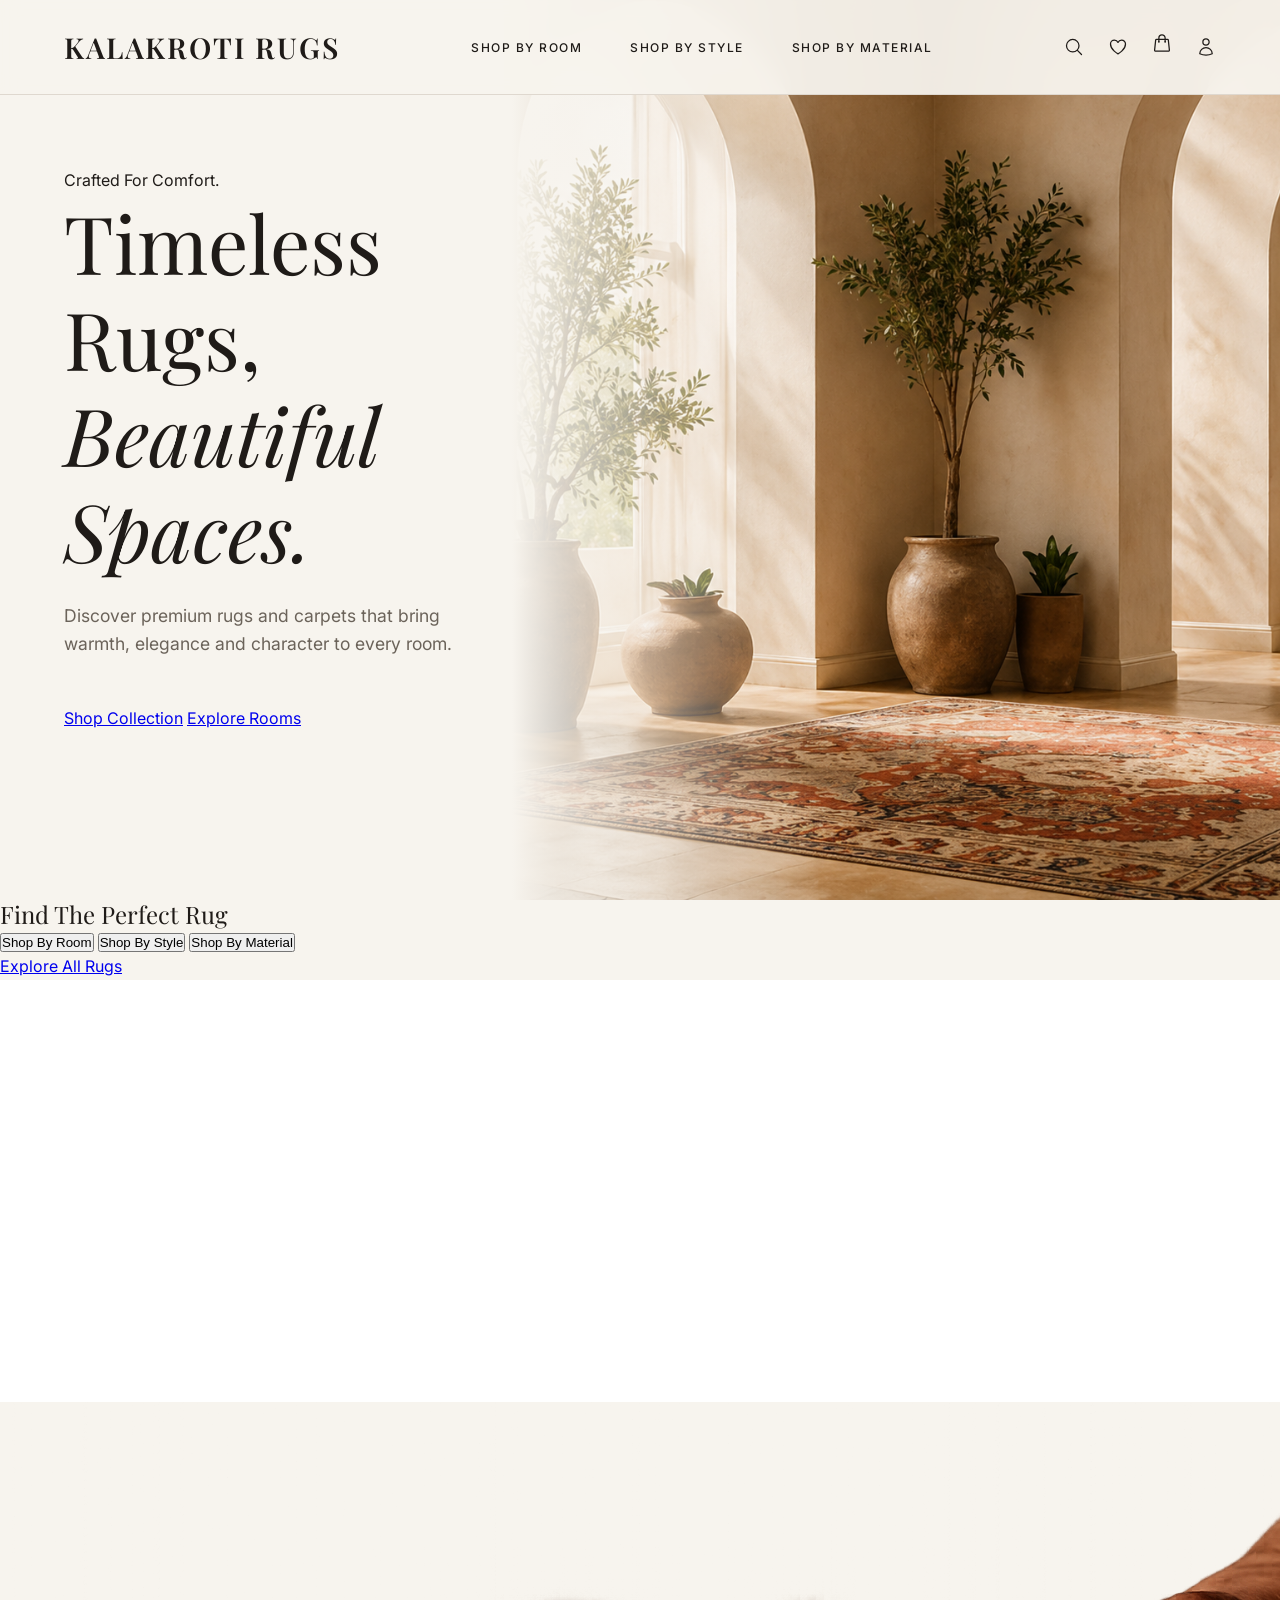
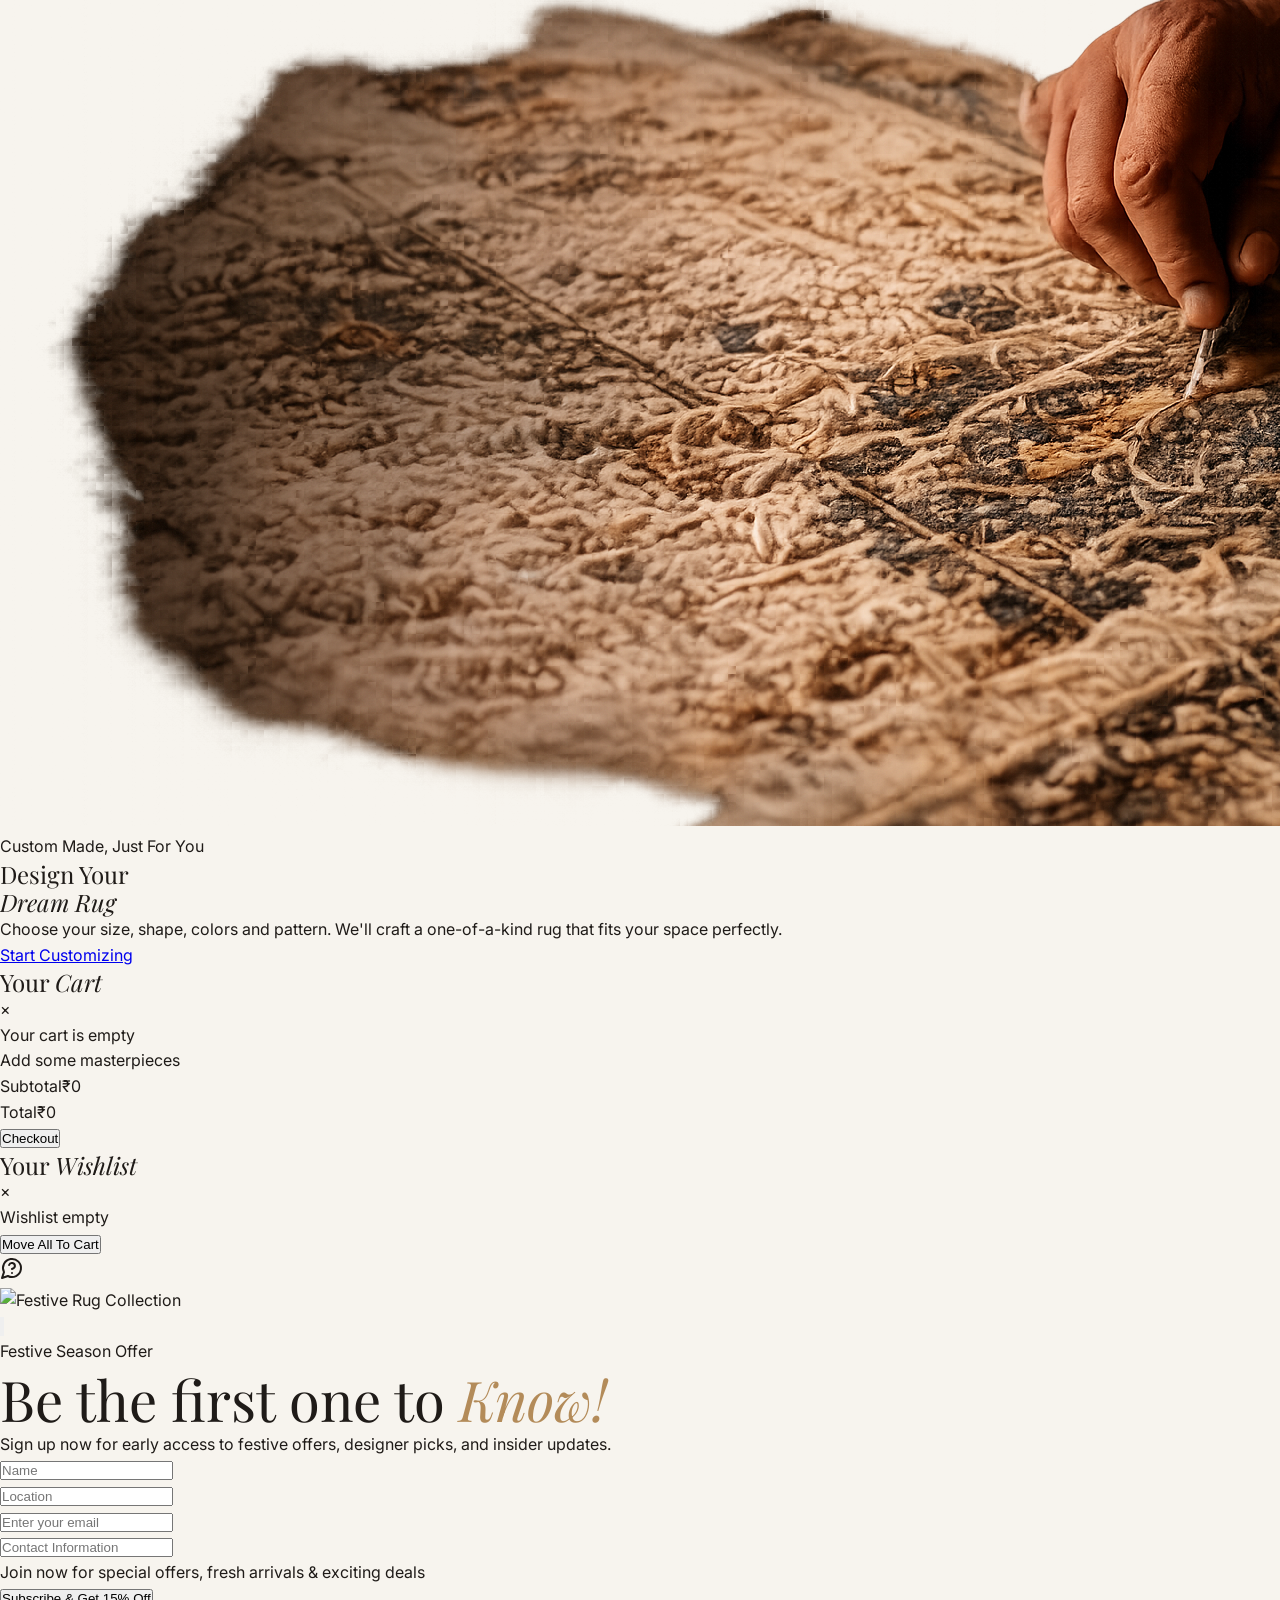
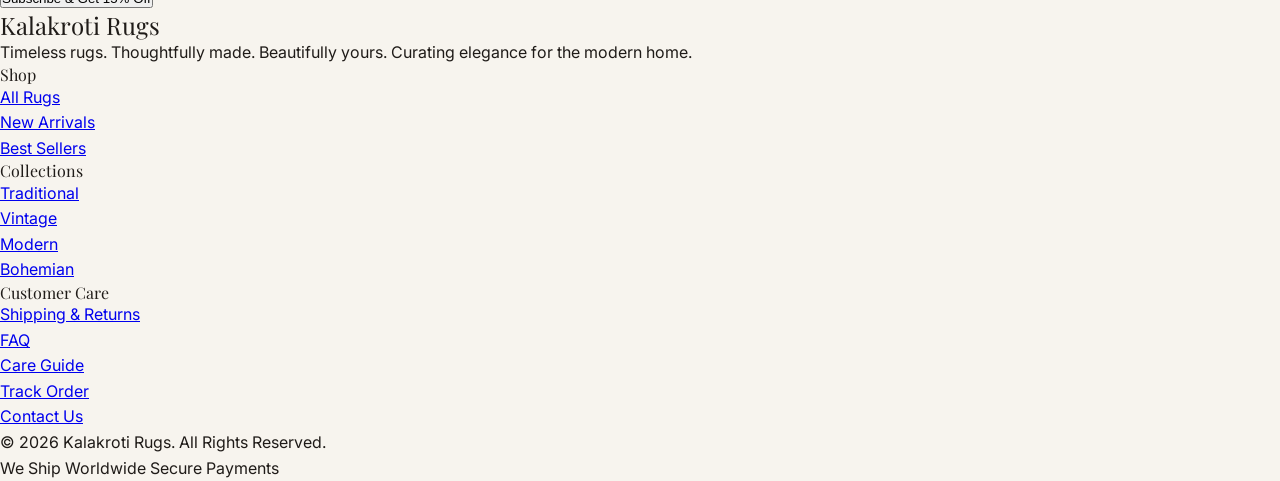
==== templates/index.html @ 0066d9ef "Deployment Final: Professional structure and dynamic API links" ====
<!DOCTYPE html>
<html lang="en">

<head>
    <meta charset="UTF-8">
    <meta name="viewport" content="width=device-width, initial-scale=1.0">
    <title>Kalakroti Rugs | Timeless Rugs, Beautiful Spaces</title>
    <link rel="stylesheet" href="/static/style.css">
    <link rel="stylesheet" href="/static/loader.css">
    <link rel="preconnect" href="https://fonts.googleapis.com">
    <link rel="preconnect" href="https://fonts.gstatic.com" crossorigin>
    <link
        href="https://fonts.googleapis.com/css2?family=Cormorant+Garamond:ital,wght@0,300;0,400;0,600;1,400&family=Inter:wght@300;400;500;600&family=Playfair+Display:ital,wght@0,400;0,600;1,400&display=swap"
        rel="stylesheet">

    <!-- Tailwind CDN -->
    <script src="https://cdn.tailwindcss.com"></script>
    <script src="https://accounts.google.com/gsi/client" async defer></script>
    <script>
        window.KALAKROTI_API_BASE_URL = window.location.origin + '/api';
        tailwind.config = {
            theme: {
                extend: {
                    colors: {
                        heritage: {
                            cream: '#f7f4ee',
                            beige: '#efebe4',
                            dark: '#1f1b18',
                            gold: '#b38b59',
                            rust: '#8c4a32',
                            border: '#dfd8cf',
                        }
                    },
                    fontFamily: {
                        serif: ['"Playfair Display"', '"Cormorant Garamond"', 'serif'],
                        sans: ['Inter', 'sans-serif'],
                    },
                    animation: {
                        'fade-up': 'fadeUp 1s cubic-bezier(0.25, 1, 0.5, 1) forwards',
                        'float': 'float 6s ease-in-out infinite',
                    },
                    keyframes: {
                        fadeUp: {
                            '0%': { opacity: '0', transform: 'translateY(30px)' },
                            '100%': { opacity: '1', transform: 'translateY(0)' },
                        },
                        float: {
                            '0%, 100%': { transform: 'translateY(0)' },
                            '50%': { transform: 'translateY(-10px)' },
                        }
                    }
                }
            }
        }
    </script>
    <style type="text/tailwindcss">
        @layer utilities {
            .glass {
                @apply bg-white/30 backdrop-blur-xl border border-white/20;
            }
            .glass-dark {
                @apply bg-heritage-dark/10 backdrop-blur-md border border-white/10;
            }
            .text-shadow-premium {
                text-shadow: 0 2px 10px rgba(0,0,0,0.1);
            }
            .nav-link-underline {
                @apply relative;
            }
            .nav-link-underline::after {
                content: '';
                @apply absolute -bottom-2 left-1/2 w-0 h-[1px] bg-heritage-gold transition-all duration-500 -translate-x-1/2;
            }
            .nav-link-underline:hover::after, .group:hover .nav-link-underline::after {
                @apply w-full;
            }
            .dropdown-opaque {
                @apply bg-heritage-cream border border-heritage-border/50 shadow-[0_15px_40px_rgba(0,0,0,0.08)];
            }
        }
    </style>
</head>

<body>

    <nav
        class="navbar glass fixed top-0 w-full px-16 py-6 flex justify-between items-center z-[1000] border-b border-white/10">
        <a href="/" onclick="navigateTo(event, '/')"
            class="logo font-serif text-3xl font-semibold tracking-[4px] text-heritage-dark uppercase">Kalakroti
            Rugs</a>
        <ul class="nav-links flex gap-10 list-none h-full items-center">
            <li>
                <a href="#spaces" onclick="handleNavTab(event, 'room')"
                    class="nav-link-underline text-[10px] uppercase tracking-[2.5px] font-semibold text-heritage-dark hover:text-heritage-gold transition-colors">Shop By Room</a>
            </li>
            <li>
                <a href="#spaces" onclick="handleNavTab(event, 'style')"
                    class="nav-link-underline text-[10px] uppercase tracking-[2.5px] font-semibold text-heritage-dark hover:text-heritage-gold transition-colors">Shop By Style</a>
            </li>
            <li>
                <a href="#spaces" onclick="handleNavTab(event, 'material')"
                    class="nav-link-underline text-[10px] uppercase tracking-[2.5px] font-semibold text-heritage-dark hover:text-heritage-gold transition-colors">Shop By Material</a>
            </li>
        </ul>
        <div class="nav-icons flex gap-6 items-center">
            <svg id="search-icon"
                class="w-5 h-5 cursor-pointer stroke-heritage-dark hover:stroke-heritage-gold transition-all"
                xmlns="http://www.w3.org/2000/svg" fill="none" viewBox="0 0 24 24" stroke-width="1.5">
                <path stroke-linecap="round" stroke-linejoin="round"
                    d="m21 21-5.197-5.197m0 0A7.5 7.5 0 1 0 5.196 5.196a7.5 7.5 0 0 0 10.607 10.607Z" />
            </svg>
            <svg id="wishlist-icon" onclick="toggleSidebar('wishlist-sidebar', true)"
                class="wishlist-link w-5 h-5 cursor-pointer stroke-heritage-dark hover:stroke-heritage-gold transition-all"
                xmlns="http://www.w3.org/2000/svg" fill="none" viewBox="0 0 24 24" stroke-width="1.5">
                <path stroke-linecap="round" stroke-linejoin="round"
                    d="M21 8.25c0-2.485-2.099-4.5-4.688-4.5-1.935 0-3.597 1.126-4.312 2.733-.715-1.607-2.377-2.733-4.313-2.733C5.1 3.75 3 5.765 3 8.25c0 7.22 9 12 9 12s9-4.78 9-12Z" />
            </svg>
            <div class="relative cursor-pointer" onclick="toggleSidebar('cart-sidebar', true)">
                <svg id="cart-icon" class="w-5 h-5 stroke-heritage-dark hover:stroke-heritage-gold transition-all"
                    xmlns="http://www.w3.org/2000/svg" fill="none" viewBox="0 0 24 24" stroke-width="1.5">
                    <path stroke-linecap="round" stroke-linejoin="round"
                        d="M15.75 10.5V6a3.75 3.75 0 1 0-7.5 0v4.5m11.356-1.993 1.263 12c.07.665-.45 1.243-1.119 1.243H4.25a1.125 1.125 0 0 1-1.12-1.243l1.264-12A1.125 1.125 0 0 1 5.513 7.5h12.974c.576 0 1.059.435 1.119 1.007ZM8.625 10.5a.375.375 0 1 1-.75 0 .375.375 0 0 1 .75 0Zm7.5 0a.375.375 0 1 1-.75 0 .375.375 0 0 1 .75 0Z" />
                </svg>
                <span id="cart-count"
                    class="absolute -top-2 -right-2 bg-heritage-gold text-white text-[8px] w-4 h-4 rounded-full flex items-center justify-center font-bold opacity-0 transition-opacity">0</span>
            </div>
            <svg id="profile-icon" onclick="handleProfileClick(event)"
                class="w-5 h-5 cursor-pointer stroke-heritage-dark hover:stroke-heritage-gold transition-all"
                xmlns="http://www.w3.org/2000/svg" fill="none" viewBox="0 0 24 24" stroke-width="1.5">
                <path stroke-linecap="round" stroke-linejoin="round" d="M15.75 6a3.75 3.75 0 1 1-7.5 0 3.75 3.75 0 0 1 7.5 0ZM4.501 20.118a7.5 7.5 0 0 1 14.998 0A17.933 17.933 0 0 1 12 21.75c-2.676 0-5.216-.584-7.499-1.632Z" />
            </svg>
        </div>
    </nav>

    <!-- Search Overlay -->
    <div id="search-overlay" class="search-overlay fixed inset-0 z-[1500] glass p-20 animate-fade-up"
        style="display:none;">
        <span
            class="close-search absolute top-10 right-16 text-4xl cursor-pointer text-heritage-dark hover:text-heritage-gold"
            id="close-search">&times;</span>
        <form id="search-form" onsubmit="handleSearch(event)">
            <input type="text" id="global-search"
                class="w-full text-4xl md:text-5xl lg:text-6xl font-serif border-b border-heritage-dark bg-transparent outline-none text-heritage-dark placeholder:text-heritage-dark/10 mb-12"
                placeholder="What are you looking for?">
        </form>
        <div id="search-suggestions" class="grid grid-cols-4 gap-8"></div>
    </div>

    <main id="main-content">
        <!-- Home View -->
        <div id="view-home" class="page-view">
            <header
                class="hero h-screen pt-[120px] flex items-center relative px-[5%] overflow-hidden bg-heritage-cream">
                <div class="hero-text flex-1 max-w-[600px] z-[10] pr-8 animate-fade-up">
                    <span
                        class="font-sans text-[11px] uppercase tracking-[4px] font-semibold text-heritage-rust mb-4 block">Crafted
                        For Comfort.</span>
                    <h1 class="font-serif text-[6rem] leading-[0.9] mb-8 text-heritage-dark">Timeless Rugs,<br><i
                            class="text-heritage-gold italic">Beautiful Spaces.</i></h1>
                    <p class="font-sans text-lg text-heritage-dark/70 mb-12 max-w-[450px]">Discover premium rugs and
                        carpets that bring warmth, elegance and character to every room.</p>
                    <div class="flex gap-4">
                        <a href="/all" onclick="navigateTo(event, '/all')"
                            class="px-10 py-4 bg-heritage-gold text-white text-[11px] uppercase tracking-[2px] font-bold transition-all hover:bg-heritage-dark hover:shadow-xl">Shop
                            Collection</a>
                        <a href="#spaces"
                            class="px-10 py-4 border border-heritage-dark text-heritage-dark text-[11px] uppercase tracking-[2px] font-bold transition-all hover:bg-heritage-dark hover:text-white">Explore
                            Rooms</a>
                    </div>
                </div>
                <div class="hero-image absolute top-0 right-0 w-3/5 h-full z-[1] overflow-hidden">
                    <div class="hero-slider flex h-full transition-transform duration-1000 ease-in-out"
                        id="hero-slider">
                        <img src="/static/images/hero-1-bc2ca9.png" class="w-full h-full object-cover shrink-0">
                        <img src="/static/images/hero-2-c8798d.png" class="w-full h-full object-cover shrink-0">
                        <img src="/static/images/silk-carpets-e7427e.jpg" class="w-full h-full object-cover shrink-0">
                        <img src="/static/images/hero-4-8cbbc2.png" class="w-full h-full object-cover shrink-0">
                    </div>
                    <div
                        class="absolute inset-0 bg-gradient-to-r from-heritage-cream via-heritage-cream/10 to-transparent z-[2]">
                    </div>
                </div>
            </header>

            <section id="spaces" class="px-[5%] pt-24 pb-12 bg-heritage-cream/30">
                <div class="text-center mb-16 animate-fade-up">
                    <h2 class="font-serif text-4xl text-heritage-dark uppercase tracking-[4px] mb-12">Find The Perfect
                        Rug</h2>

                    <!-- Tabs Navigation -->
                    <div class="flex justify-center gap-12 mb-16 border-b border-heritage-border/30 pb-4"
                        id="shop-tabs">
                        <button onclick="switchShopTab('room')"
                            class="tab-btn group relative pb-2 text-[11px] uppercase tracking-[3px] font-bold text-heritage-dark tab-active"
                            data-tab="room">
                            <span class="nav-link-underline">Shop By Room</span>
                            <div class="tab-indicator absolute -bottom-[1px] left-0 w-full h-[2px] bg-heritage-gold">
                            </div>
                        </button>
                        <button onclick="switchShopTab('style')"
                            class="tab-btn group relative pb-2 text-[11px] uppercase tracking-[3px] font-medium text-heritage-dark/40 hover:text-heritage-dark transition-colors"
                            data-tab="style">
                            <span class="nav-link-underline">Shop By Style</span>
                            <div
                                class="tab-indicator absolute -bottom-[1px] left-0 w-full h-[2px] bg-heritage-gold hidden">
                            </div>
                        </button>
                        <button onclick="switchShopTab('material')"
                            class="tab-btn group relative pb-2 text-[11px] uppercase tracking-[3px] font-medium text-heritage-dark/40 hover:text-heritage-dark transition-colors"
                            data-tab="material">
                            <span class="nav-link-underline">Shop By Material</span>
                            <div
                                class="tab-indicator absolute -bottom-[1px] left-0 w-full h-[2px] bg-heritage-gold hidden">
                            </div>
                        </button>
                    </div>
                </div>

                <div id="tab-content"
                    class="grid grid-cols-2 md:grid-cols-3 lg:grid-cols-5 gap-5 mb-16 animate-fade-up">
                    <!-- Dynamically populated room/style cards -->
                </div>

                <div class="text-center mt-10">
                    <a href="/all" onclick="navigateTo(event, '/all')"
                        class="inline-block px-14 py-5 bg-heritage-dark text-white text-[10px] uppercase tracking-[4px] font-bold rounded-sm transition-all hover:bg-heritage-gold shadow-xl">Explore
                        All Rugs</a>
                </div>
            </section>

            <section id="products" class="section" style="background: white;">
                <div class="section-header fade-up"
                    style="display:flex; justify-content:space-between; align-items:flex-end;">
                    <div style="text-align: left;">
                        <span class="sans-subtitle">New Arrivals</span>
                        <h2 class="serif-title">Top <i>Picks</i></h2>
                    </div>
                    <a href="/all" onclick="navigateTo(event, '/all')" class="btn btn-outline"
                        style="font-size: 0.65rem;">View All →</a>
                </div>
                <div class="grid-4" id="featured-products-container"></div>
            </section>

            <section id="custom" class="bg-heritage-dark relative overflow-hidden min-h-[600px] flex items-center">
                <div class="absolute inset-0 flex">
                    <div class="hidden lg:block lg:w-1/3 bg-heritage-dark"></div>
                    <div class="w-full lg:w-2/3 relative h-full">
                        <img src="/static/images/custom-hero-8b85f7.png"
                            class="w-full h-full object-cover grayscale-[30%] opacity-80 transition-transform duration-[10000ms] hover:scale-110">
                        <div
                            class="absolute inset-0 bg-gradient-to-r from-heritage-dark via-heritage-dark/80 to-transparent z-[1]">
                        </div>
                    </div>
                </div>
                <div class="relative z-[10] px-[8%] py-32 max-w-[850px] animate-fade-up">
                    <span
                        class="font-sans text-[11px] uppercase tracking-[5px] font-semibold text-heritage-gold/60 mb-6 block">Custom
                        Made, Just For You</span>
                    <h2 class="font-serif text-[5.5rem] leading-[0.95] mb-10 text-white tracking-tight">Design
                        Your<br><i class="text-heritage-gold italic">Dream Rug</i></h2>
                    <p class="font-sans text-lg text-white/50 mb-14 max-w-[480px] leading-relaxed">Choose your size,
                        shape, colors and pattern. We'll craft a one-of-a-kind rug that fits your space perfectly.</p>
                    <a href="#contact"
                        class="inline-block px-14 py-5 border border-white/30 text-white text-[10px] uppercase tracking-[4px] font-bold transition-all hover:bg-white hover:text-heritage-dark hover:border-white">Start
                        Customizing</a>
                </div>
            </section>
        </div>

        <!-- Results View -->
        <div id="view-results" class="page-view" style="display:none; padding: 160px 5% 8rem;">
            <div class="results-header mb-12">
                <div id="results-breadcrumbs" class="breadcrumbs mb-4 text-[10px] uppercase tracking-[2px] opacity-40">
                </div>
                <span id="results-subtitle" class="sans-subtitle">Collection</span>
                <h2 id="results-title" class="serif-title">Search <i>Results</i></h2>
            </div>

            <div class="results-container">
                <aside class="filters-sidebar">
                    <div class="filter-group active">
                        <h4 onclick="this.parentElement.classList.toggle('active')">Price Range</h4>
                        <div class="price-slider-container">
                            <div class="slider-track-wrapper">
                                <div class="slider-track" id="slider-track"></div>
                                <div class="range-input">
                                    <input type="range" class="min-range" min="0" max="100000" value="0" step="1000" id="price-min" oninput="handlePriceSlider(this)">
                                    <input type="range" class="max-range" min="0" max="100000" value="100000" step="1000" id="price-max" oninput="handlePriceSlider(this)">
                                </div>
                                <div id="thumb-min-value" class="thumb-value" style="left: 0%">₹0</div>
                                <div id="thumb-max-value" class="thumb-value" style="left: 100%">₹1L+</div>
                            </div>
                            <div class="price-values">
                                <span>Min: ₹0</span>
                                <span>Max: ₹1,00,000+</span>
                            </div>
                        </div>
                    </div>

                    <div class="filter-group active">
                        <h4 onclick="this.parentElement.classList.toggle('active')">Space</h4>
                        <div id="filter-space" class="filter-options">
                            <!-- Populated by JS -->
                        </div>
                    </div>

                    <div class="filter-group active">
                        <h4 onclick="this.parentElement.classList.toggle('active')">Shape</h4>
                        <div id="filter-shape" class="filter-options">
                            <!-- Populated by JS -->
                        </div>
                    </div>

                    <div class="filter-group active">
                        <h4 onclick="this.parentElement.classList.toggle('active')">Size</h4>
                        <div id="filter-size" class="filter-options">
                            <!-- Populated by JS -->
                        </div>
                    </div>

                    <div class="filter-group">
                        <h4 onclick="this.parentElement.classList.toggle('active')">Category</h4>
                        <div id="filter-categories" class="filter-options"></div>
                    </div>

                    <div class="filter-group">
                        <h4 onclick="this.parentElement.classList.toggle('active')">Material</h4>
                        <div id="filter-materials" class="filter-options"></div>
                    </div>
                </aside>

                <!-- Product Grid -->
                <div class="results-grid-wrapper">
                    <div class="results-controls">
                        <span id="results-count" class="results-count">Showing 0 products</span>
                        <select id="sort-by" class="sort-select" onchange="applyFilters()">
                            <option value="-created_at">Newest First</option>
                            <option value="price">Price: Low to High</option>
                            <option value="-price">Price: High to Low</option>
                            <option value="title">A-Z</option>
                        </select>
                    </div>
                    <div id="active-filter-chips" class="flex flex-wrap gap-2 mb-6"></div>
                    <div id="results-grid" class="grid grid-cols-1 md:grid-cols-2 lg:grid-cols-3 gap-10"></div>
                </div>
            </div>
        </div>

        <!-- Product Detail View -->
        <div id="view-product" class="page-view" style="display:none; padding: 160px 5% 8rem;">
            <div id="product-breadcrumbs" class="breadcrumbs mb-8 text-[10px] uppercase tracking-[2px] opacity-40">
            </div>
            <div id="product-content">
                <!-- Content populated by JS -->
            </div>
        </div>

        <!-- Checkout View -->
        <div id="view-checkout" class="page-view" style="display:none; padding: 160px 5% 8rem;">
            <div class="max-w-6xl mx-auto grid grid-cols-1 lg:grid-cols-2 gap-16">
                <div>
                    <h2 class="serif-title text-4xl mb-8">Shipping <i>Information</i></h2>
                    <form id="checkout-form" class="space-y-6" onsubmit="handleCheckout(event)">
                        <div class="grid grid-cols-2 gap-6">
                            <div class="space-y-2">
                                <label class="text-[10px] uppercase tracking-widest font-bold opacity-40">Full
                                    Name</label>
                                <input type="text" name="name" required
                                    class="w-full bg-transparent border-b border-heritage-dark/20 py-3 focus:border-heritage-gold outline-none transition-colors">
                            </div>
                            <div class="space-y-2">
                                <label class="text-[10px] uppercase tracking-widest font-bold opacity-40">Email
                                    Address</label>
                                <input type="email" name="email" required
                                    class="w-full bg-transparent border-b border-heritage-dark/20 py-3 focus:border-heritage-gold outline-none transition-colors">
                            </div>
                        </div>
                        <div class="space-y-2">
                            <label class="text-[10px] uppercase tracking-widest font-bold opacity-40">Phone
                                Number</label>
                            <input type="tel" name="phone" required
                                class="w-full bg-transparent border-b border-heritage-dark/20 py-3 focus:border-heritage-gold outline-none transition-colors">
                        </div>
                        <div class="space-y-2">
                            <label class="text-[10px] uppercase tracking-widest font-bold opacity-40">Shipping
                                Address</label>
                            <textarea name="address" required rows="3"
                                class="w-full bg-transparent border-b border-heritage-dark/20 py-3 focus:border-heritage-gold outline-none transition-colors resize-none"></textarea>
                        </div>
                        <div class="grid grid-cols-2 gap-6">
                            <div class="space-y-2">
                                <label class="text-[10px] uppercase tracking-widest font-bold opacity-40">City</label>
                                <input type="text" name="city" required
                                    class="w-full bg-transparent border-b border-heritage-dark/20 py-3 focus:border-heritage-gold outline-none transition-colors">
                            </div>
                            <div class="space-y-2">
                                <label
                                    class="text-[10px] uppercase tracking-widest font-bold opacity-40">Pincode</label>
                                <input type="text" name="pincode" required
                                    class="w-full bg-transparent border-b border-heritage-dark/20 py-3 focus:border-heritage-gold outline-none transition-colors">
                            </div>
                        </div>
                        <button type="submit" id="pay-btn"
                            class="w-full py-5 bg-heritage-dark text-white text-[11px] uppercase tracking-[4px] font-bold hover:bg-heritage-gold transition-all shadow-xl">Complete
                            Payment</button>
                    </form>
                </div>
                <div class="bg-heritage-beige/50 p-10 rounded-sm">
                    <h3 class="font-serif text-2xl mb-8">Order Summary</h3>
                    <div id="checkout-summary-items" class="space-y-6 mb-8 max-h-[400px] overflow-y-auto pr-4"></div>
                    <div class="space-y-4 border-t border-heritage-dark/10 pt-6">
                        <div class="flex justify-between text-sm opacity-60"><span>Subtotal</span><span
                                id="checkout-subtotal">₹0</span></div>
                        <div class="flex justify-between text-sm opacity-60"><span>Shipping</span><span
                                class="text-heritage-rust">Free</span></div>
                        <div class="flex justify-between text-xl font-bold pt-4 border-t border-heritage-dark/5">
                            <span>Total</span><span id="checkout-total">₹0</span></div>
                    </div>
                </div>
            </div>
        </div>

        <!-- Contact View -->
        <div id="view-contact" class="page-view" style="display:none; padding: 160px 5% 8rem;">
            <div class="max-w-6xl mx-auto grid grid-cols-1 lg:grid-cols-2 gap-20">
                <div class="animate-fade-up">
                    <span class="sans-subtitle">Get In Touch</span>
                    <h2 class="serif-title text-6xl mb-10 leading-tight">We'd Love To<br>Hear From <i>You</i></h2>
                    <p class="text-heritage-dark/60 text-lg mb-12">Whether you're looking for a bespoke masterpiece or
                        need assistance with your collection, our experts are here to help.</p>

                    <div class="space-y-8">
                        <div class="flex items-center gap-6">
                            <div
                                class="w-12 h-12 bg-heritage-gold/10 rounded-full flex items-center justify-center text-heritage-gold">
                                <svg xmlns="http://www.w3.org/2000/svg" width="20" height="20" viewBox="0 0 24 24"
                                    fill="none" stroke="currentColor" stroke-width="2" stroke-linecap="round"
                                    stroke-linejoin="round">
                                    <path
                                        d="M22 16.92v3a2 2 0 0 1-2.18 2 19.79 19.79 0 0 1-8.63-3.07 19.5 19.5 0 0 1-6-6 19.79 19.79 0 0 1-3.07-8.67A2 2 0 0 1 4.11 2h3a2 2 0 0 1 2 1.72 12.84 12.84 0 0 0 .7 2.81 2 2 0 0 1-.45 2.11L8.09 9.91a16 16 0 0 0 6 6l1.27-1.27a2 2 0 0 1 2.11-.45 12.84 12.84 0 0 0 2.81.7A2 2 0 0 1 22 16.92z" />
                                </svg>
                            </div>
                            <div>
                                <h4 class="text-xs uppercase tracking-widest font-bold opacity-40 mb-1">WhatsApp Support
                                </h4>
                                <a href="https://wa.me/917607318843" target="_blank"
                                    class="text-lg font-medium hover:text-heritage-gold transition-colors">+91 76073
                                    18843</a>
                            </div>
                        </div>
                        <div class="flex items-center gap-6">
                            <div
                                class="w-12 h-12 bg-heritage-gold/10 rounded-full flex items-center justify-center text-heritage-gold">
                                <svg xmlns="http://www.w3.org/2000/svg" width="20" height="20" viewBox="0 0 24 24"
                                    fill="none" stroke="currentColor" stroke-width="2" stroke-linecap="round"
                                    stroke-linejoin="round">
                                    <rect width="20" height="16" x="2" y="4" rx="2" />
                                    <path d="m22 7-8.97 5.7a1.94 1.94 0 0 1-2.06 0L2 7" />
                                </svg>
                            </div>
                            <div>
                                <h4 class="text-xs uppercase tracking-widest font-bold opacity-40 mb-1">Email Inquiry
                                </h4>
                                <a href="mailto:artip4871@gmail.com"
                                    class="text-lg font-medium hover:text-heritage-gold transition-colors">artip4871@gmail.com</a>
                            </div>
                        </div>
                    </div>
                </div>

                <div class="bg-heritage-beige/50 p-12 rounded-sm animate-fade-up" style="animation-delay: 0.2s">
                    <form id="contact-form" class="space-y-6" onsubmit="handleContact(event)">
                        <div class="space-y-2">
                            <label class="text-[10px] uppercase tracking-widest font-bold opacity-40">Your Name</label>
                            <input type="text" name="name" required
                                class="w-full bg-transparent border-b border-heritage-dark/20 py-3 focus:border-heritage-gold outline-none transition-colors">
                        </div>
                        <div class="space-y-2">
                            <label class="text-[10px] uppercase tracking-widest font-bold opacity-40">Email
                                Address</label>
                            <input type="email" name="email" required
                                class="w-full bg-transparent border-b border-heritage-dark/20 py-3 focus:border-heritage-gold outline-none transition-colors">
                        </div>
                        <div class="space-y-2">
                            <label class="text-[10px] uppercase tracking-widest font-bold opacity-40">Message</label>
                            <textarea name="message" required rows="4"
                                class="w-full bg-transparent border-b border-heritage-dark/20 py-3 focus:border-heritage-gold outline-none transition-colors resize-none"></textarea>
                        </div>
                        <button type="submit"
                            class="w-full py-5 bg-heritage-dark text-white text-[11px] uppercase tracking-[4px] font-bold transition-all hover:bg-heritage-gold">Send
                            Message</button>
                    </form>
                </div>
            </div>
        </div>

        <!-- Order Success View -->
        <div id="view-order-success" class="page-view" style="display:none; padding: 160px 5% 8rem;">
            <div class="max-w-2xl mx-auto text-center space-y-8 animate-fade-up">
                <div
                    class="w-24 h-24 bg-heritage-gold text-white rounded-full flex items-center justify-center mx-auto mb-12">
                    <svg class="w-12 h-12" fill="none" stroke="currentColor" viewBox="0 0 24 24">
                        <path stroke-linecap="round" stroke-linejoin="round" stroke-width="2" d="M5 13l4 4L19 7"></path>
                    </svg>
                </div>
                <h1 class="serif-title text-5xl">Thank You for your <i>Order!</i></h1>
                <p class="text-heritage-dark/60 text-lg">Your order has been placed successfully. We'll send you a
                    confirmation email with details shortly.</p>
                <div class="py-10 border-y border-heritage-dark/10 my-12">
                    <p class="text-[10px] uppercase tracking-widest font-bold opacity-40 mb-2">Order Reference</p>
                    <p id="success-order-id" class="text-xl font-serif tracking-widest">#ORDER-000000</p>
                </div>
                <div class="flex gap-4 justify-center">
                    <a href="/" onclick="navigateTo(event, '/')"
                        class="inline-block px-12 py-5 bg-heritage-dark text-white text-[11px] uppercase tracking-[4px] font-bold hover:bg-heritage-gold transition-all shadow-xl">Continue
                        Shopping</a>
                    <button id="success-track-btn"
                        class="inline-block px-12 py-5 border border-heritage-dark text-heritage-dark text-[11px] uppercase tracking-[4px] font-bold hover:bg-heritage-dark hover:text-white transition-all">Track
                        Order</button>
                </div>
            </div>
        </div>


        <!-- Account View -->
        <div id="view-account" class="page-view" style="display:none; padding: 160px 5% 8rem;">
            <div class="max-w-md mx-auto">
                <div class="bg-heritage-beige/50 p-12 rounded-sm text-center">
                    <h2 class="serif-title text-4xl mb-10" id="account-view-title">Welcome <i>Back</i></h2>

                    <div id="login-form-container">
                        <form class="space-y-6 text-left" onsubmit="handleLogin(event)">
                            <div class="space-y-2">
                                <label class="text-[10px] uppercase tracking-widest font-bold opacity-40">Email
                                    Address</label>
                                <input type="email" name="email" required
                                    class="w-full bg-transparent border-b border-heritage-dark/20 py-3 focus:border-heritage-gold outline-none transition-colors">
                            </div>
                            <div class="space-y-2">
                                <label
                                    class="text-[10px] uppercase tracking-widest font-bold opacity-40">Password</label>
                                <input type="password" name="password" required
                                    class="w-full bg-transparent border-b border-heritage-dark/20 py-3 focus:border-heritage-gold outline-none transition-colors">
                            </div>
                            <button type="submit"
                                class="w-full py-5 bg-heritage-dark text-white text-[11px] uppercase tracking-[4px] font-bold transition-all hover:bg-heritage-gold shadow-xl">Sign
                                In</button>
                        </form>

                        <div class="my-8 flex items-center gap-4">
                            <div class="flex-1 h-px bg-heritage-dark/10"></div>
                            <span class="text-[9px] uppercase tracking-widest opacity-40 font-bold">OR</span>
                            <div class="flex-1 h-px bg-heritage-dark/10"></div>
                        </div>

                        <div id="google-signin-container" class="space-y-3">
                            <div class="google-button-slot flex justify-center" data-text="signin_with"></div>
                            <p class="google-config-message text-[10px] opacity-50 text-center leading-relaxed" style="display:none;"></p>
                        </div>

                        <p class="mt-8 text-sm opacity-60">Don't have an account? <button
                                onclick="toggleAccountForm(true)"
                                class="text-heritage-gold font-bold hover:underline">Create One</button></p>
                    </div>

                    <div id="register-form-container" style="display:none;">
                        <form class="space-y-6 text-left" onsubmit="handleRegister(event)">
                            <div class="space-y-2">
                                <label class="text-[10px] uppercase tracking-widest font-bold opacity-40">Full
                                    Name</label>
                                <input type="text" name="name" required
                                    class="w-full bg-transparent border-b border-heritage-dark/20 py-3 focus:border-heritage-gold outline-none transition-colors">
                            </div>
                            <div class="space-y-2">
                                <label class="text-[10px] uppercase tracking-widest font-bold opacity-40">Email
                                    Address</label>
                                <input type="email" name="email" required
                                    class="w-full bg-transparent border-b border-heritage-dark/20 py-3 focus:border-heritage-gold outline-none transition-colors">
                            </div>
                            <div class="space-y-2">
                                <label class="text-[10px] uppercase tracking-widest font-bold opacity-40">Create
                                    Password</label>
                                <input type="password" name="password" required
                                    class="w-full bg-transparent border-b border-heritage-dark/20 py-3 focus:border-heritage-gold outline-none transition-colors">
                            </div>
                            <button type="submit"
                                class="w-full py-5 bg-heritage-dark text-white text-[11px] uppercase tracking-[4px] font-bold transition-all hover:bg-heritage-gold shadow-xl">Create
                                Account</button>
                        </form>

                        <div class="my-8 flex items-center gap-4">
                            <div class="flex-1 h-px bg-heritage-dark/10"></div>
                            <span class="text-[9px] uppercase tracking-widest opacity-40 font-bold">OR</span>
                            <div class="flex-1 h-px bg-heritage-dark/10"></div>
                        </div>

                        <div id="google-signin-container-reg" class="space-y-3">
                            <div class="google-button-slot flex justify-center" data-text="signup_with"></div>
                            <p class="google-config-message text-[10px] opacity-50 text-center leading-relaxed" style="display:none;"></p>
                        </div>

                        <p class="mt-8 text-sm opacity-60">Already have an account? <button
                                onclick="toggleAccountForm(false)"
                                class="text-heritage-gold font-bold hover:underline">Sign In</button></p>
                    </div>

                    <!-- Logged In Profile -->
                    <div id="profile-container" style="display:none;" class="text-center space-y-8">
                        <div
                            class="w-24 h-24 bg-heritage-gold text-white rounded-full flex items-center justify-center mx-auto text-3xl font-serif">
                            A</div>
                        <div>
                            <h3 id="profile-name" class="font-serif text-3xl">Guest User</h3>
                            <p id="profile-email" class="opacity-60">guest@example.com</p>
                        </div>

                        <div class="grid grid-cols-2 gap-4">
                            <div class="bg-white p-4 rounded-sm">
                                <span class="text-[10px] uppercase tracking-widest font-bold opacity-30 block">Orders</span>
                                <span class="text-xl font-serif">0</span>
                            </div>
                            <div class="bg-white p-4 rounded-sm">
                                <span class="text-[10px] uppercase tracking-widest font-bold opacity-30 block">Credits</span>
                                <span class="text-xl font-serif">₹0</span>
                            </div>
                        </div>

                        <!-- Integrated Tracking Section -->
                        <div class="pt-8 border-t border-heritage-dark/10 text-left">
                            <h4 class="text-[10px] uppercase tracking-widest font-bold opacity-40 mb-6 text-center">Track Your Order</h4>
                            <div class="bg-white p-6 rounded-sm mb-6">
                                <form id="track-form" class="flex gap-2" onsubmit="handleTrackOrder(event)">
                                    <input type="text" name="order_id" placeholder="Order ID" required
                                        class="flex-1 bg-heritage-beige/30 px-4 py-3 text-xs border border-heritage-border outline-none focus:border-heritage-gold transition-colors font-serif tracking-widest">
                                    <button type="submit"
                                        class="px-6 py-3 bg-heritage-dark text-white text-[10px] uppercase tracking-[2px] font-bold hover:bg-heritage-gold transition-all">Track</button>
                                </form>
                            </div>

                            <div id="tracking-results" class="hidden animate-fade-up">
                                <div class="flex items-center justify-between mb-8 pb-4 border-b border-heritage-dark/10">
                                    <div>
                                        <h3 id="track-id-display" class="font-serif text-lg">Order #...</h3>
                                        <p id="track-date-display" class="text-[10px] opacity-40 uppercase tracking-widest">Placed on ...</p>
                                    </div>
                                    <div id="track-status-badge"
                                        class="px-4 py-1 bg-heritage-gold text-white text-[8px] uppercase tracking-widest font-bold">...</div>
                                </div>

                                <div class="relative space-y-8 pl-8 before:absolute before:left-[7px] before:top-2 before:bottom-2 before:w-[1px] before:bg-heritage-dark/10">
                                    <div class="tracking-step relative" data-step="processed">
                                        <div class="absolute -left-[7px] w-4 h-4 rounded-full border border-heritage-gold bg-heritage-cream flex items-center justify-center z-10">
                                            <div class="w-1.5 h-1.5 bg-heritage-gold rounded-full step-dot"></div>
                                        </div>
                                        <h4 class="font-bold text-[10px] uppercase tracking-widest">Processed</h4>
                                    </div>
                                    <div class="tracking-step relative opacity-30" data-step="shipped">
                                        <div class="absolute -left-[7px] w-4 h-4 rounded-full border border-heritage-border bg-heritage-cream flex items-center justify-center z-10">
                                            <div class="w-1.5 h-1.5 bg-heritage-border rounded-full step-dot"></div>
                                        </div>
                                        <h4 class="font-bold text-[10px] uppercase tracking-widest">Shipped</h4>
                                    </div>
                                    <div class="tracking-step relative opacity-30" data-step="delivered">
                                        <div class="absolute -left-[7px] w-4 h-4 rounded-full border border-heritage-border bg-heritage-cream flex items-center justify-center z-10">
                                            <div class="w-1.5 h-1.5 bg-heritage-border rounded-full step-dot"></div>
                                        </div>
                                        <h4 class="font-bold text-[10px] uppercase tracking-widest">Delivered</h4>
                                    </div>
                                </div>
                            </div>
                        </div>
                        <button onclick="handleLogout()"
                            class="w-full py-4 border border-heritage-rust text-heritage-rust text-[10px] uppercase tracking-[3px] font-bold hover:bg-heritage-rust hover:text-white transition-all">Sign
                            Out</button>
                    </div>
                </div>
            </div>
        </div>
    </main>

    <!-- Sidebars & Overlays -->
    <div id="sidebar-overlay" onclick="closeAllSidebars()"></div>

    <div id="cart-sidebar" class="sidebar">
        <div class="sidebar-header">
            <h2 class="font-serif text-2xl uppercase tracking-widest">Your <i>Cart</i></h2>
            <span
                class="close-sidebar text-3xl cursor-pointer text-heritage-dark/30 hover:text-heritage-dark transition-colors"
                onclick="toggleSidebar('cart-sidebar', false)">&times;</span>
        </div>
        <div id="cart-items" class="flex-1 overflow-y-auto p-10 custom-scrollbar"></div>
        <div class="p-10 bg-heritage-beige/30 border-t border-heritage-dark/5 space-y-6">
            <div class="flex justify-between text-sm opacity-50"><span>Subtotal</span><span id="cart-subtotal">₹0</span>
            </div>
            <div class="flex justify-between text-xl font-bold"><span>Total</span><span id="cart-total">₹0</span></div>
            <button onclick="navigateTo(event, '/checkout')"
                class="w-full py-5 bg-heritage-dark text-white text-[10px] uppercase tracking-[4px] font-bold hover:bg-heritage-gold transition-all shadow-2xl">Checkout</button>
        </div>
    </div>

    <div id="wishlist-sidebar" class="sidebar">
        <div class="sidebar-header">
            <h2 class="font-serif text-2xl uppercase tracking-widest">Your <i>Wishlist</i></h2>
            <span
                class="close-sidebar text-3xl cursor-pointer text-heritage-dark/30 hover:text-heritage-dark transition-colors"
                onclick="toggleSidebar('wishlist-sidebar', false)">&times;</span>
        </div>
        <div id="wishlist-items" class="flex-1 overflow-y-auto p-10 custom-scrollbar"></div>
        <div class="p-10 border-t border-heritage-dark/5">
            <button onclick="moveAllToCart()"
                class="w-full py-5 bg-heritage-dark text-white text-[10px] uppercase tracking-[4px] font-bold hover:bg-heritage-gold transition-all">Move
                All To Cart</button>
        </div>
    </div>

    <div id="toast-container" class="fixed bottom-10 left-1/2 -translate-x-1/2 z-[3000]"></div>

    <!-- Processing Overlay -->
    <div id="processing-overlay"
        class="fixed inset-0 z-[4000] bg-heritage-cream/95 backdrop-blur-md flex flex-col items-center justify-center text-center p-10"
        style="display:none;">
        <div class="relative w-32 h-32 mb-12">
            <div class="absolute inset-0 border-4 border-heritage-gold/20 rounded-full"></div>
            <div class="absolute inset-0 border-4 border-t-heritage-gold rounded-full animate-spin"></div>
            <div class="absolute inset-0 flex items-center justify-center">
                <svg class="w-12 h-12 text-heritage-gold" fill="none" stroke="currentColor" viewBox="0 0 24 24">
                    <path stroke-linecap="round" stroke-linejoin="round" stroke-width="1"
                        d="M3 10h18M7 15h1m4 0h1m4 0h1m-7 4h12a3 3 0 003-3V8a3 3 0 00-3-3H6a3 3 0 00-3 3v8a3 3 0 003 3z">
                    </path>
                </svg>
            </div>
        </div>
        <span class="sans-subtitle text-heritage-gold mb-2">Order Integrity Check</span>
        <h2 class="font-serif text-3xl mb-4">Securing Your <i>Masterpiece</i></h2>
        <p id="processing-status"
            class="text-heritage-dark/50 text-sm max-w-[280px] leading-relaxed uppercase tracking-wider">Verifying
            payment signature with the treasury...</p>
    </div>

    <!-- Floating Help FAB -->
    <div id="help-fab" draggable="true" onclick="navigateTo(event, '/contact')">
        <svg xmlns="http://www.w3.org/2000/svg" width="24" height="24" viewBox="0 0 24 24" fill="none"
            stroke="currentColor" stroke-width="2" stroke-linecap="round" stroke-linejoin="round">
            <path d="M7.9 20A9 9 0 1 0 4 16.1L2 22Z" />
            <path d="M9.09 9a3 3 0 0 1 5.83 1c0 2-3 3-3 3" />
            <path d="M12 17h.01" />
        </svg>
    </div>

    <!-- Product Modal -->
    <div id="product-modal" class="modal fixed inset-0 z-[2000] hidden bg-heritage-dark/90 backdrop-blur-md">
        <div
            class="modal-content relative glass mx-auto mt-[5vh] w-[90%] max-w-6xl h-[85vh] flex overflow-hidden shadow-2xl">
            <div class="modal-gallery flex-1 bg-heritage-beige relative group">
                <img id="modal-image" src="" alt="Product"
                    class="w-full h-full object-cover transition-transform duration-[3000ms] group-hover:scale-110">
                <div class="absolute inset-0 bg-gradient-to-t from-heritage-dark/20 to-transparent"></div>
            </div>
            <div class="modal-details flex-1 p-16 overflow-y-auto bg-heritage-cream/80 backdrop-blur-xl">
                <span
                    class="close-modal absolute top-8 right-8 text-3xl cursor-pointer hover:text-heritage-gold transition-colors">&times;</span>
                <span id="modal-category"
                    class="font-sans text-[10px] uppercase tracking-[4px] font-semibold text-heritage-rust mb-6 block">Category</span>
                <h2 id="modal-title" class="font-serif text-[4rem] leading-tight text-heritage-dark mb-6">Product Title
                </h2>
                <p id="modal-price" class="font-sans text-2xl font-bold text-heritage-gold mb-10">₹0</p>
                <p id="modal-description"
                    class="font-sans text-heritage-dark/70 text-lg mb-12 leading-relaxed max-w-[90%]">Description</p>

                <div class="grid grid-cols-2 gap-8 mb-16 pt-12 border-t border-heritage-dark/5">
                    <div><strong
                            class="text-[9px] uppercase tracking-[2px] text-heritage-dark/40 block mb-2">Material</strong><span
                            id="modal-material" class="text-sm font-medium">...</span></div>
                    <div><strong
                            class="text-[9px] uppercase tracking-[2px] text-heritage-dark/40 block mb-2">Space</strong><span
                            id="modal-space" class="text-sm font-medium">...</span></div>
                    <div><strong
                            class="text-[9px] uppercase tracking-[2px] text-heritage-dark/40 block mb-2">Shape</strong><span
                            id="modal-shape" class="text-sm font-medium">...</span></div>
                    <div><strong
                            class="text-[9px] uppercase tracking-[2px] text-heritage-dark/40 block mb-2">Dimensions</strong><span
                            id="modal-size" class="text-sm font-medium">...</span></div>
                </div>

                <div class="flex gap-4">
                    <button
                        class="flex-1 py-5 bg-heritage-dark text-white text-[11px] uppercase tracking-[3px] font-bold transition-all hover:bg-heritage-gold hover:shadow-2xl"
                        id="modal-add-cart">Add to Cart</button>
                    <button
                        class="px-8 py-5 border border-heritage-dark text-heritage-dark text-[11px] uppercase tracking-[3px] font-bold transition-all hover:bg-heritage-dark hover:text-white"
                        id="modal-add-wishlist">♡ Wishlist</button>
                </div>
            </div>
        </div>
    </div>

    <!-- Festive Discount Popup -->
    <div id="festive-popup" class="fixed inset-0 z-[2000] flex items-center justify-center bg-heritage-dark/80 backdrop-blur-sm opacity-0 pointer-events-none transition-opacity duration-700">
        <div class="relative bg-white w-[90%] max-w-4xl flex flex-col md:flex-row overflow-hidden rounded-sm shadow-2xl scale-95 transition-transform duration-700" id="festive-popup-content">
            <!-- Image Side -->
            <div class="md:w-1/2 relative bg-heritage-beige min-h-[300px]">
                <img src="/festive_popup_image_1778428451746.png" alt="Festive Rug Collection" class="w-full h-full object-cover">
                <div class="absolute inset-0 bg-heritage-dark/10"></div>
            </div>
            
            <!-- Content Side -->
            <div class="md:w-1/2 p-10 md:p-12 flex flex-col justify-center">
                <button onclick="closeFestivePopup()" class="absolute top-4 right-6 text-heritage-dark hover:text-heritage-gold transition-colors">
                    <svg class="w-6 h-6" fill="none" stroke="currentColor" viewBox="0 0 24 24"><path stroke-linecap="round" stroke-linejoin="round" stroke-width="1.5" d="M6 18L18 6M6 6l12 12"/></svg>
                </button>
                
                <div class="text-center mb-8">
                    <span class="text-heritage-gold text-[10px] uppercase tracking-[4px] font-bold block mb-2">Festive Season Offer</span>
                    <h2 class="serif-title text-3xl md:text-4xl mb-4 leading-tight">Be the first one to <i>Know!</i></h2>
                    <p class="text-heritage-dark/60 text-xs uppercase tracking-widest leading-loose">Sign up now for early access to festive offers, designer picks, and insider updates.</p>
                </div>

                <form class="space-y-4" onsubmit="handleFestiveSubscribe(event)">
                    <div class="space-y-1">
                        <input type="text" name="name" placeholder="Name" required
                            class="w-full bg-heritage-beige/30 border border-heritage-border px-4 py-3 text-xs outline-none focus:border-heritage-gold transition-colors font-serif cursor-text">
                    </div>
                    <div class="space-y-1">
                        <input type="text" name="location" placeholder="Location" required
                            class="w-full bg-heritage-beige/30 border border-heritage-border px-4 py-3 text-xs outline-none focus:border-heritage-gold transition-colors font-serif cursor-text">
                    </div>
                    <div class="space-y-1">
                        <input type="email" name="email" placeholder="Enter your email" required
                            class="w-full bg-heritage-beige/30 border border-heritage-border px-4 py-3 text-xs outline-none focus:border-heritage-gold transition-colors font-serif cursor-text">
                    </div>
                    <div class="space-y-1">
                        <input type="tel" name="phone" placeholder="Contact Information" required
                            class="w-full bg-heritage-beige/30 border border-heritage-border px-4 py-3 text-xs outline-none focus:border-heritage-gold transition-colors font-serif cursor-text">
                    </div>
                    
                    <div class="pt-4">
                        <p class="text-[9px] text-center text-heritage-dark/40 uppercase tracking-[2px] mb-6 font-bold">Join now for special offers, fresh arrivals & exciting deals</p>
                        <button type="submit" 
                            class="w-full py-4 bg-heritage-dark text-white text-[10px] uppercase tracking-[4px] font-bold hover:bg-heritage-gold transition-all shadow-xl">
                            Subscribe & Get 15% Off
                        </button>
                    </div>
                </form>
            </div>
        </div>
    </div>

    <footer class="bg-heritage-dark text-white pt-24 pb-12 px-[5%]">
        <div class="grid grid-cols-5 gap-12 border-b border-white/10 pb-20 mb-12">
            <div class="col-span-2">
                <h2 class="font-serif text-3xl font-bold tracking-[3px] text-white uppercase mb-6">Kalakroti Rugs</h2>
                <p class="text-white/50 text-sm max-w-[300px] leading-relaxed italic">Timeless rugs. Thoughtfully made.
                    Beautifully yours. Curating elegance for the modern home.</p>
            </div>
            <div>
                <h4 class="text-[10px] uppercase tracking-[3px] font-bold text-heritage-gold mb-8">Shop</h4>
                <ul class="space-y-4 text-xs text-white/60">
                    <li><a href="/all" onclick="navigateTo(event, '/all')"
                            class="hover:text-white transition-colors">All Rugs</a></li>
                    <li><a href="/all?is_new_arrival=true" onclick="navigateTo(event, '/all?is_new_arrival=true')"
                            class="hover:text-white transition-colors">New Arrivals</a></li>
                    <li><a href="/all?is_best_seller=true" onclick="navigateTo(event, '/all?is_best_seller=true')"
                            class="hover:text-white transition-colors">Best Sellers</a></li>
                </ul>
            </div>
            <div>
                <h4 class="text-[10px] uppercase tracking-[3px] font-bold text-heritage-gold mb-8">Collections</h4>
                <ul class="space-y-4 text-xs text-white/60">
                    <li><a href="/style/traditional" onclick="navigateTo(event, '/style/traditional')"
                            class="hover:text-white transition-colors">Traditional</a></li>
                    <li><a href="/style/vintage" onclick="navigateTo(event, '/style/vintage')"
                            class="hover:text-white transition-colors">Vintage</a></li>
                    <li><a href="/style/modern" onclick="navigateTo(event, '/style/modern')"
                            class="hover:text-white transition-colors">Modern</a></li>
                    <li><a href="/style/bohemian" onclick="navigateTo(event, '/style/bohemian')"
                            class="hover:text-white transition-colors">Bohemian</a></li>
                </ul>
            </div>
            <div>
                <h4 class="text-[10px] uppercase tracking-[3px] font-bold text-heritage-gold mb-8">Customer Care</h4>
                <ul class="space-y-4 text-xs text-white/60">
                    <li><a href="#" class="hover:text-white transition-colors">Shipping & Returns</a></li>
                    <li><a href="#" class="hover:text-white transition-colors">FAQ</a></li>
                    <li><a href="#" class="hover:text-white transition-colors">Care Guide</a></li>
                    <li><a href="/track" onclick="navigateTo(event, '/track')"
                            class="hover:text-white transition-colors">Track Order</a></li>
                    <li><a href="/contact" onclick="navigateTo(event, '/contact')"
                            class="hover:text-white transition-colors">Contact Us</a></li>
                </ul>
            </div>
        </div>
        <div class="flex justify-between items-center text-[9px] uppercase tracking-[2px] text-white/30">
            <p>&copy; 2026 Kalakroti Rugs. All Rights Reserved.</p>
            <div class="flex gap-8 italic">
                <span>We Ship Worldwide</span>
                <span>Secure Payments</span>
            </div>
        </div>
    </footer>

    <script src="https://checkout.razorpay.com/v1/checkout.js"></script>
    <script src="/static/app.js"></script>
    <script src="/static/loader.js"></script>
</body>

</html>
---- static/style.css ----
:root {
    --bg-cream: #f7f4ee;
    --bg-beige: #efebe4;
    --bg-dark: #1f1b18;
    --bg-brown: #4a3320;
    
    --text-primary: #1f1b18;
    --text-secondary: #6b635a;
    --text-light: #f7f4ee;
    
    --accent-gold: #b38b59;
    --accent-rust: #8c4a32;
    --border-light: #dfd8cf;
    
    --font-serif: 'Playfair Display', 'Cormorant Garamond', serif;
    --font-sans: 'Inter', sans-serif;
    --currency: '₹';
}

* {
    margin: 0;
    padding: 0;
    box-sizing: border-box;
}

html {
    scroll-behavior: smooth;
}

body {
    font-family: var(--font-sans);
    background-color: var(--bg-cream);
    color: var(--text-primary);
    overflow-x: hidden;
    line-height: 1.6;
}

/* Sidebar & Overlay */
.sidebar.active { right: 0 !important; }
#sidebar-overlay.active { opacity: 1; pointer-events: auto; }

/* Cart Badge */
#cart-count {
    transition: all 0.3s cubic-bezier(0.175, 0.885, 0.32, 1.275);
}
#cart-count.bump {
    transform: scale(1.5);
}

/* Toast Notifications */
.toast {
    background: rgba(31, 27, 24, 0.9);
    backdrop-filter: blur(10px);
    color: white;
    padding: 1rem 2rem;
    border-radius: 4px;
    font-size: 11px;
    text-transform: uppercase;
    letter-spacing: 2px;
    font-weight: bold;
    box-shadow: 0 10px 30px rgba(0,0,0,0.2);
    animation: toast-in 0.5s ease forwards, toast-out 0.5s ease 2.5s forwards;
    margin-bottom: 1rem;
    border-left: 4px solid var(--accent-gold);
}

@keyframes toast-in {
    from { transform: translateY(100px); opacity: 0; }
    to { transform: translateY(0); opacity: 1; }
}

@keyframes toast-out {
    from { transform: translateY(0); opacity: 1; }
    to { transform: translateY(-20px); opacity: 0; }
}

/* Form Styles */
input:-webkit-autofill,
input:-webkit-autofill:hover, 
input:-webkit-autofill:focus {
    -webkit-text-fill-color: var(--text-primary);
    -webkit-box-shadow: 0 0 0px 1000px transparent inset;
    transition: background-color 5000s ease-in-out 0s;
}

.custom-scrollbar::-webkit-scrollbar { width: 5px; }
.custom-scrollbar::-webkit-scrollbar-track { background: transparent; }
.custom-scrollbar::-webkit-scrollbar-thumb { background: rgba(179, 139, 89, 0.2); border-radius: 10px; }
.custom-scrollbar::-webkit-scrollbar-thumb:hover { background: rgba(179, 139, 89, 0.5); }

/* Custom Translucent Scrollbar */
::-webkit-scrollbar {
    width: 10px;
}

::-webkit-scrollbar-track {
    background: rgba(247, 244, 238, 0.8);
    backdrop-filter: blur(10px);
}

::-webkit-scrollbar-thumb {
    background: rgba(179, 139, 89, 0.3);
    border-radius: 100px;
    border: 3px solid transparent;
    background-clip: content-box;
    transition: all 0.3s ease;
}

::-webkit-scrollbar-thumb:hover {
    background: rgba(179, 139, 89, 0.6);
    border-width: 2px;
}

/* For Firefox */
* {
    scrollbar-width: thin;
    scrollbar-color: rgba(179, 139, 89, 0.3) rgba(247, 244, 238, 0.8);
}

/* Typography */
h1, h2, h3, h4, h5 {
    font-family: var(--font-serif);
    font-weight: 400;
    line-height: 1.2;
}

.serif-title {
    font-family: var(--font-serif);
    font-size: 3.5rem;
    color: var(--text-primary);
}

.serif-title i {
    font-style: italic;
    color: var(--accent-gold);
}

.sans-subtitle {
    font-family: var(--font-sans);
    font-size: 0.75rem;
    text-transform: uppercase;
    letter-spacing: 3px;
    font-weight: 600;
    color: var(--text-secondary);
    margin-bottom: 1rem;
    display: block;
}

/* Navbar */
.navbar {
    position: fixed;
    top: 0;
    width: 100%;
    padding: 1.5rem 4rem;
    display: flex;
    justify-content: space-between;
    align-items: center;
    z-index: 1000;
    background: rgba(247, 244, 238, 0.95);
    backdrop-filter: blur(10px);
    border-bottom: 1px solid var(--border-light);
}

.logo {
    font-family: var(--font-serif);
    font-size: 1.8rem;
    font-weight: 600;
    letter-spacing: 2px;
    color: var(--text-primary);
    text-decoration: none;
    text-transform: uppercase;
}

.nav-links {
    display: flex;
    gap: 3rem;
    list-style: none;
}

.nav-links a {
    color: var(--text-primary);
    text-decoration: none;
    font-size: 0.75rem;
    text-transform: uppercase;
    letter-spacing: 1.5px;
    font-weight: 500;
    transition: color 0.3s ease;
}

.nav-links a:hover {
    color: var(--accent-gold);
}
.nav-link-underline {
    position: relative;
}
.nav-link-underline::after {
    content: '';
    position: absolute;
    bottom: -4px;
    left: 50%;
    width: 0;
    height: 1px;
    background: var(--accent-gold);
    transition: all 0.4s ease;
    transform: translateX(-50%);
}
.nav-links a:hover .nav-link-underline::after,
.group:hover .nav-link-underline::after {
    width: 100%;
}
/* Ensure active tabs don't show double underline */
.tab-active .nav-link-underline::after {
    display: none;
}

.nav-icons {
    display: flex;
    gap: 1.5rem;
    align-items: center;
}

.nav-icons svg {
    width: 20px;
    height: 20px;
    cursor: pointer;
    stroke: var(--text-primary);
    transition: stroke 0.3s ease;
}

.nav-icons svg:hover {
    stroke: var(--accent-gold);
}

/* Hero Section */
.hero {
    height: 100vh;
    padding-top: 120px; /* Increased to prevent overlap */
    display: flex;
    align-items: center;
    position: relative;
    padding: 0 5%;
}

.hero-text {
    flex: 1;
    max-width: 500px;
    z-index: 2;
    padding-right: 2rem;
}

.hero-text h1 {
    font-size: 5rem;
    margin-bottom: 1.5rem;
}

.hero-text p {
    font-size: 1.1rem;
    color: var(--text-secondary);
    margin-bottom: 3rem;
    max-width: 400px;
}

.hero-image {
    position: absolute;
    top: 0;
    right: 0;
    width: 60%;
    height: 100%;
    z-index: 1;
    overflow: hidden;
}

.hero-slider {
    width: 100%;
    height: 100%;
    display: flex;
    animation: slide 20s infinite;
}

.hero-slider img {
    width: 100%;
    height: 100%;
    object-fit: cover;
    flex-shrink: 0;
}

@keyframes slide {
    0%, 20% { transform: translateX(0); }
    25%, 45% { transform: translateX(-100%); }
    50%, 70% { transform: translateX(-200%); }
    75%, 95% { transform: translateX(-300%); }
    100% { transform: translateX(0); }
}

.hero-image::after {
    content: '';
    position: absolute;
    top: 0;
    left: 0;
    width: 40%;
    height: 100%;
    background: linear-gradient(to right, var(--bg-cream) 0%, transparent 100%);
    z-index: 2;
}

/* Trust Bar */
.trust-bar {
    background: var(--bg-cream);
    border-top: 1px solid var(--border-light);
    border-bottom: 1px solid var(--border-light);
    padding: 3rem 5%;
    display: grid;
    grid-template-columns: repeat(4, 1fr);
    gap: 2rem;
}

.trust-item {
    display: flex;
    align-items: flex-start;
    gap: 1rem;
}

.trust-item svg {
    width: 30px;
    height: 30px;
    stroke: var(--accent-gold);
    flex-shrink: 0;
}

.trust-item h4 {
    font-family: var(--font-sans);
    font-size: 0.9rem;
    font-weight: 600;
    margin-bottom: 0.3rem;
}

.trust-item p {
    font-size: 0.8rem;
    color: var(--text-secondary);
}

/* Buttons */
.btn {
    padding: 1rem 2.5rem;
    text-decoration: none;
    text-transform: uppercase;
    font-size: 0.75rem;
    letter-spacing: 2px;
    font-weight: 600;
    transition: all 0.3s ease;
    display: inline-block;
    cursor: pointer;
    border: none;
}

.btn-solid {
    background: var(--accent-gold);
    color: white;
}
.btn-solid:hover { background: #9a764a; }

.btn-outline {
    background: transparent;
    border: 1px solid var(--text-primary);
    color: var(--text-primary);
}
.btn-outline:hover { background: var(--text-primary); color: var(--bg-cream); }

/* Sections */
.section {
    padding: 8rem 5%;
}

.section-header {
    text-align: center;
    margin-bottom: 4rem;
}

/* Grids */
.grid-4 {
    display: grid;
    grid-template-columns: repeat(4, 1fr);
    gap: 2rem;
}

/* Product Card */
.product-card {
    background: transparent;
    cursor: pointer;
    text-decoration: none;
    color: inherit;
    display: block;
    transition: transform 0.3s ease;
}

.product-card .img-wrapper {
    width: 100%;
    aspect-ratio: 4/5;
    overflow: hidden;
    margin-bottom: 1.5rem;
    background: var(--bg-beige);
    position: relative;
}

.product-card img {
    width: 100%;
    height: 100%;
    object-fit: cover;
    transition: transform 0.7s ease;
}

.product-card:hover img {
    transform: scale(1.05);
}

.product-label {
    font-size: 0.65rem;
    text-transform: uppercase;
    letter-spacing: 2px;
    color: var(--text-secondary);
    margin-bottom: 0.5rem;
}

.product-card h3 {
    font-size: 1.2rem;
    margin-bottom: 0.5rem;
}

.product-card .price {
    font-family: var(--font-sans);
    font-weight: 600;
    font-size: 1rem;
}

/* Discount Badge */
.discount-badge {
    position: absolute;
    top: 1rem;
    right: 1rem;
    background: var(--accent-rust);
    color: white;
    font-size: 0.65rem;
    font-weight: 700;
    padding: 0.4rem 0.8rem;
    border-radius: 2px;
    letter-spacing: 1px;
    z-index: 10;
    box-shadow: 0 4px 10px rgba(140, 74, 50, 0.3);
}

/* Unified Results Page */
.results-container {
    display: flex;
    gap: 3rem;
    margin-top: 2rem;
}

.filters-sidebar {
    width: 280px;
    flex-shrink: 0;
}

.filter-group {
    margin-bottom: 2.5rem;
    border-bottom: 1px solid var(--border-light);
    padding-bottom: 2rem;
}

.filter-group:last-child {
    border-bottom: none;
}

.filter-group h4 {
    font-family: var(--font-sans);
    font-size: 0.75rem;
    text-transform: uppercase;
    letter-spacing: 2px;
    font-weight: 700;
    margin-bottom: 1.5rem;
    color: var(--text-primary);
}

.filter-options {
    display: flex;
    flex-direction: column;
    gap: 0.8rem;
}

.filter-option {
    display: flex;
    align-items: center;
    gap: 0.8rem;
    font-size: 0.85rem;
    color: var(--text-secondary);
    cursor: pointer;
    transition: color 0.3s;
}

.filter-option:hover {
    color: var(--accent-gold);
}

.filter-option input {
    accent-color: var(--accent-gold);
}

/* Dual Range Slider */
.price-slider-container {
    padding: 20px 0;
}
.slider-track-wrapper {
    position: relative;
    height: 4px;
    background: #e5e5e5;
    border-radius: 4px;
}
.slider-track {
    position: absolute;
    height: 100%;
    background: var(--accent-gold);
    border-radius: 4px;
    z-index: 1;
}
.range-input {
    position: relative;
    height: 4px;
}
.range-input input {
    position: absolute;
    width: 100%;
    height: 4px;
    top: -4px;
    background: none;
    pointer-events: none;
    -webkit-appearance: none;
    appearance: none;
    z-index: 2;
}
input[type="range"]::-webkit-slider-thumb {
    height: 18px;
    width: 18px;
    border-radius: 50%;
    background: #fff;
    border: 2px solid var(--accent-gold);
    pointer-events: auto;
    -webkit-appearance: none;
    box-shadow: 0 2px 6px rgba(0,0,0,0.15);
    cursor: pointer;
    transition: transform 0.2s ease;
}
input[type="range"]::-webkit-slider-thumb:hover {
    transform: scale(1.1);
}
.price-values {
    display: flex;
    justify-content: space-between;
    font-size: 11px;
    font-weight: 600;
    color: var(--text-primary);
    margin-top: 25px;
    letter-spacing: 0.5px;
}
.thumb-value {
    position: absolute;
    background: var(--bg-dark);
    color: #fff;
    padding: 4px 8px;
    border-radius: 3px;
    font-size: 10px;
    top: -35px;
    transform: translateX(-50%);
    pointer-events: none;
    font-weight: 700;
    z-index: 3;
}
.thumb-value::after {
    content: '';
    position: absolute;
    bottom: -4px;
    left: 50%;
    transform: translateX(-50%);
    border-left: 4px solid transparent;
    border-right: 4px solid transparent;
    border-top: 4px solid var(--bg-dark);
}

/* Premium Filter Options */
.filter-group h4 {
    display: flex;
    justify-content: space-between;
    align-items: center;
    cursor: pointer;
}
.filter-group h4::after {
    content: '+';
    font-size: 14px;
    font-weight: 300;
    transition: transform 0.3s ease;
}
.filter-group.active h4::after {
    transform: rotate(45deg);
}
.filter-options {
    max-height: 0;
    overflow: hidden;
    transition: max-height 0.4s cubic-bezier(0.4, 0, 0.2, 1);
}
.filter-group.active .filter-options {
    max-height: 500px;
    margin-top: 1rem;
}

.custom-checkbox {
    width: 14px;
    height: 14px;
    border: 1px solid var(--border-light);
    border-radius: 2px;
    position: relative;
    transition: all 0.3s ease;
}
.filter-option:hover .custom-checkbox {
    border-color: var(--accent-gold);
}
.filter-option input:checked + .custom-checkbox {
    background: var(--accent-gold);
    border-color: var(--accent-gold);
}
.filter-option input:checked + .custom-checkbox::after {
    content: '';
    position: absolute;
    width: 4px;
    height: 8px;
    border: solid white;
    border-width: 0 1.5px 1.5px 0;
    left: 4px;
    top: 1px;
    transform: rotate(45deg);
}

.results-grid-wrapper {
    flex: 1;
}

.results-controls {
    display: flex;
    justify-content: space-between;
    align-items: center;
    margin-bottom: 2rem;
    padding-bottom: 1rem;
    border-bottom: 1px solid var(--border-light);
}

.results-count {
    font-size: 0.85rem;
    color: var(--text-secondary);
}

.sort-select {
    background: transparent;
    border: none;
    font-family: var(--font-sans);
    font-size: 0.85rem;
    text-transform: uppercase;
    letter-spacing: 1px;
    font-weight: 600;
    cursor: pointer;
    outline: none;
}

/* Split Section */
.split-section {
    display: flex;
    background: var(--bg-beige);
    border-radius: 20px;
    overflow: hidden;
    margin: 0 5%;
}

.split-image {
    flex: 1.2;
    min-height: 500px;
    background: url('/static/images/silk-carpets-e7427e.jpg') center/cover;
}

.split-content {
    flex: 1;
    padding: 6rem 4rem;
    display: flex;
    flex-direction: column;
    justify-content: center;
}

.split-content h2 {
    font-size: 3rem;
    margin-bottom: 1.5rem;
}

/* Space Grid */
.space-grid {
    display: grid;
    grid-template-columns: repeat(5, 1fr); /* Expanded to 5 items */
    gap: 1rem;
    margin-top: 3rem;
}

.space-card {
    position: relative;
    height: 280px; /* Taller for better visual impact */
    border-radius: 8px;
    overflow: hidden;
    cursor: pointer;
}

.space-card img {
    width: 100%;
    height: 100%;
    object-fit: cover;
    transition: transform 1.2s cubic-bezier(0.2, 0, 0.2, 1);
}

.space-card:hover img {
    transform: scale(1.08);
}

.space-overlay {
    position: absolute;
    inset: 0;
    background: linear-gradient(to top, rgba(0, 0, 0, 0.8) 0%, transparent 50%);
    display: flex;
    flex-direction: column;
    justify-content: flex-end;
    padding: 1.2rem;
    color: white;
}

.space-overlay span {
    font-family: var(--font-serif);
    font-size: 1.1rem;
    margin-bottom: 0.1rem;
}

.space-overlay small {
    font-size: 0.6rem;
    text-transform: uppercase;
    letter-spacing: 1px;
    opacity: 0.7;
}

/* Style Guide Card */
.style-guide-card {
    background: var(--bg-dark);
    color: white;
    padding: 2.5rem;
    display: flex;
    flex-direction: column;
    justify-content: center;
    border-radius: 8px;
    aspect-ratio: 4/5;
}

.style-guide-card h3 {
    font-size: 1.8rem;
    margin-bottom: 1rem;
}

.style-guide-card p {
    font-size: 0.9rem;
    opacity: 0.7;
    margin-bottom: 2rem;
}

.style-guide-card a {
    color: white;
    text-decoration: none;
    font-size: 0.7rem;
    text-transform: uppercase;
    letter-spacing: 2px;
    font-weight: 600;
    border-bottom: 1px solid rgba(255,255,255,0.3);
    padding-bottom: 5px;
    align-self: flex-start;
}

/* Footer */
.footer {
    background: var(--bg-dark);
    color: var(--text-light);
    padding: 6rem 5% 2rem;
}

.footer-grid {
    display: grid;
    grid-template-columns: 2fr 1fr 1fr 1fr;
    gap: 4rem;
    margin-bottom: 4rem;
}

.footer-col h4 {
    color: var(--accent-gold);
    text-transform: uppercase;
    letter-spacing: 3px;
    font-size: 0.75rem;
    margin-bottom: 2rem;
}

.footer-col p {
    color: rgba(255, 255, 255, 0.6);
    font-size: 0.9rem;
    line-height: 1.8;
}

.footer-links {
    list-style: none;
}

.footer-links li {
    margin-bottom: 1rem;
}

.footer-links a {
    color: rgba(255, 255, 255, 0.6);
    text-decoration: none;
    font-size: 0.85rem;
    transition: color 0.3s ease;
}

.footer-links a:hover {
    color: var(--accent-gold);
}

.footer-bottom {
    padding-top: 2rem;
    border-top: 1px solid rgba(255, 255, 255, 0.1);
    display: flex;
    justify-content: space-between;
    align-items: center;
    font-size: 0.7rem;
    color: rgba(255, 255, 255, 0.4);
    text-transform: uppercase;
    letter-spacing: 1px;
}

/* Animations */
.fade-up {
    opacity: 0;
    transform: translateY(30px);
    transition: all 0.8s ease-out;
}

.fade-up.active {
    opacity: 1;
    transform: translateY(0);
}

/* Modal */
.modal {
    display: none;
    position: fixed;
    z-index: 2000;
    left: 0;
    top: 0;
    width: 100%;
    height: 100%;
    background-color: rgba(0,0,0,0.8);
    backdrop-filter: blur(5px);
}

.modal-content {
    background-color: var(--bg-cream);
    margin: 5% auto;
    width: 90%;
    max-width: 1100px;
    height: 85vh;
    display: flex;
    position: relative;
    animation: modalScale 0.4s ease-out;
}

@keyframes modalScale {
    from { transform: scale(0.9); opacity: 0; }
    to { transform: scale(1); opacity: 1; }
}

.close-modal {
    position: absolute;
    right: 2rem;
    top: 1.5rem;
    font-size: 2rem;
    cursor: pointer;
    z-index: 10;
}

.modal-gallery {
    flex: 1.2;
    background: #e5e5e5;
}

.modal-gallery img {
    width: 100%;
    height: 100%;
    object-fit: cover;
}

.modal-details {
    flex: 1;
    padding: 4rem;
    overflow-y: auto;
}

.modal-details h2 {
    font-size: 2.5rem;
    margin-bottom: 1rem;
}

.modal-details .price {
    font-size: 1.5rem;
    font-weight: 600;
    color: var(--accent-gold);
    margin-bottom: 2rem;
}

.modal-details .description {
    font-size: 0.95rem;
    color: var(--text-secondary);
    margin-bottom: 3rem;
}

/* Checkout */
.checkout-grid {
    display: grid;
    grid-template-columns: 1.5fr 1fr;
    gap: 4rem;
}

.form-group {
    margin-bottom: 2rem;
}

.form-group label {
    display: block;
    font-size: 0.75rem;
    text-transform: uppercase;
    letter-spacing: 1px;
    font-weight: 600;
    margin-bottom: 0.8rem;
}

.form-group input, .form-group textarea {
    width: 100%;
    padding: 1rem;
    background: transparent;
    border: 1px solid var(--border-light);
    font-family: var(--font-sans);
    outline: none;
    transition: border-color 0.3s;
}

.form-group input:focus {
    border-color: var(--accent-gold);
}

/* Order Summary */
.summary-box {
    background: var(--bg-beige);
    padding: 3rem;
    border-radius: 8px;
}

.summary-row {
    display: flex;
    justify-content: space-between;
    margin-bottom: 1rem;
    font-size: 0.9rem;
}

.summary-row.total {
    margin-top: 2rem;
    padding-top: 2rem;
    border-top: 1px solid var(--border-light);
    font-size: 1.2rem;
    font-weight: 700;
}

/* Responsiveness */
@media (max-width: 1024px) {
    .grid-4 { grid-template-columns: repeat(2, 1fr); }
    .footer-grid { grid-template-columns: repeat(2, 1fr); }
    .checkout-grid { grid-template-columns: 1fr; }
    .hero-text h1 { font-size: 3.5rem; }
}

@media (max-width: 768px) {
    .navbar { padding: 1.5rem 2rem; }
    .nav-links { display: none; }
    .hero { flex-direction: column; text-align: center; padding-top: 100px; }
    .hero-text { padding: 0; margin-bottom: 3rem; }
    .hero-image { position: relative; width: 100%; height: 50vh; }
    .trust-bar { grid-template-columns: 1fr; }
    .results-container { flex-direction: column; }
    .filters-sidebar { width: 100%; }
    .modal-content { flex-direction: column; height: 95vh; }
}
---- static/loader.css ----
/* Kalakroti Global Loading System - loader.css */

.klk-loader-overlay {
    position: fixed;
    inset: 0;
    background: rgba(247, 244, 238, 0.95); /* Heritage cream */
    backdrop-filter: blur(8px);
    z-index: 9999;
    display: flex;
    flex-direction: column;
    align-items: center;
    justify-content: center;
    opacity: 0;
    pointer-events: none;
    transition: opacity 0.5s cubic-bezier(0.4, 0, 0.2, 1);
}
.klk-loader-overlay.klk-active {
    opacity: 1;
    pointer-events: auto;
}

.klk-loader-container {
    position: relative;
    width: 200px;
    height: 200px;
    display: flex;
    align-items: center;
    justify-content: center;
}

/* Carpet */
.klk-carpet-wrapper {
    position: absolute;
    width: 120px;
    height: 40px;
    z-index: 1;
    animation: klk-carpet-loop 3s cubic-bezier(0.4, 0, 0.2, 1) infinite;
    transform-origin: center center;
}

.klk-carpet-svg {
    width: 100%;
    height: 100%;
    fill: #1f1b18;
}

/* Text */
.klk-loader-text-container {
    margin-top: 1rem;
    height: 30px;
    overflow: hidden;
    position: relative;
    width: 100%;
}

.klk-loader-text {
    font-family: 'Playfair Display', serif;
    font-size: 1.1rem;
    color: #1f1b18;
    letter-spacing: 2px;
    text-transform: uppercase;
    font-style: italic;
    opacity: 0;
    position: absolute;
    top: 0;
    left: 50%;
    transform: translateX(-50%) translateY(10px);
    transition: opacity 0.5s ease, transform 0.5s ease;
    white-space: nowrap;
}
.klk-loader-text.klk-active {
    opacity: 1;
    transform: translateX(-50%) translateY(0);
}

/* Variants */
.klk-inline-loader {
    display: flex;
    align-items: center;
    gap: 1rem;
    padding: 1rem;
}
.klk-inline-loader .klk-loader-container {
    width: 60px;
    height: 60px;
}
.klk-inline-loader .klk-carpet-wrapper {
    width: 40px;
    height: 14px;
}
.klk-inline-loader .klk-loader-text-container {
    margin-top: 0;
    width: auto;
}

/* Button Variant */
.klk-btn-loading {
    position: relative;
    color: transparent !important;
    pointer-events: none;
}
.klk-btn-loader-wrapper {
    position: absolute;
    top: 50%;
    left: 50%;
    transform: translate(-50%, -50%);
    display: flex;
    align-items: center;
    justify-content: center;
}
.klk-btn-loader-wrapper .klk-loader-container {
    width: 40px;
    height: 40px;
}
.klk-btn-loader-wrapper .klk-carpet-wrapper {
    width: 28px;
    height: 10px;
}
.klk-btn-loader-wrapper .klk-carpet-svg {
    fill: #ffffff; /* White for buttons */
}
.btn-outline .klk-btn-loader-wrapper .klk-carpet-svg {
    fill: #1f1b18; /* Dark for outline buttons */
}

/* Keyframes */

@keyframes klk-carpet-loop {
    0% { transform: perspective(600px) translateY(0px) rotateY(0deg) rotateZ(0deg); }
    30% { transform: perspective(600px) translateY(0px) rotateY(360deg) rotateZ(0deg); } /* 360 flat spin */
    50% { transform: perspective(600px) translateY(-12px) rotateY(360deg) rotateZ(3deg); } /* Wavy up */
    70% { transform: perspective(600px) translateY(8px) rotateY(360deg) rotateZ(-2deg); } /* Wavy down */
    85% { transform: perspective(600px) translateY(-4px) rotateY(360deg) rotateZ(1deg); } /* Wavy up slightly */
    100% { transform: perspective(600px) translateY(0px) rotateY(360deg) rotateZ(0deg); } /* Settle */
}

@media (prefers-reduced-motion: reduce) {
    .klk-carpet-wrapper {
        animation: none !important;
        transform: translateY(0) !important;
    }
}
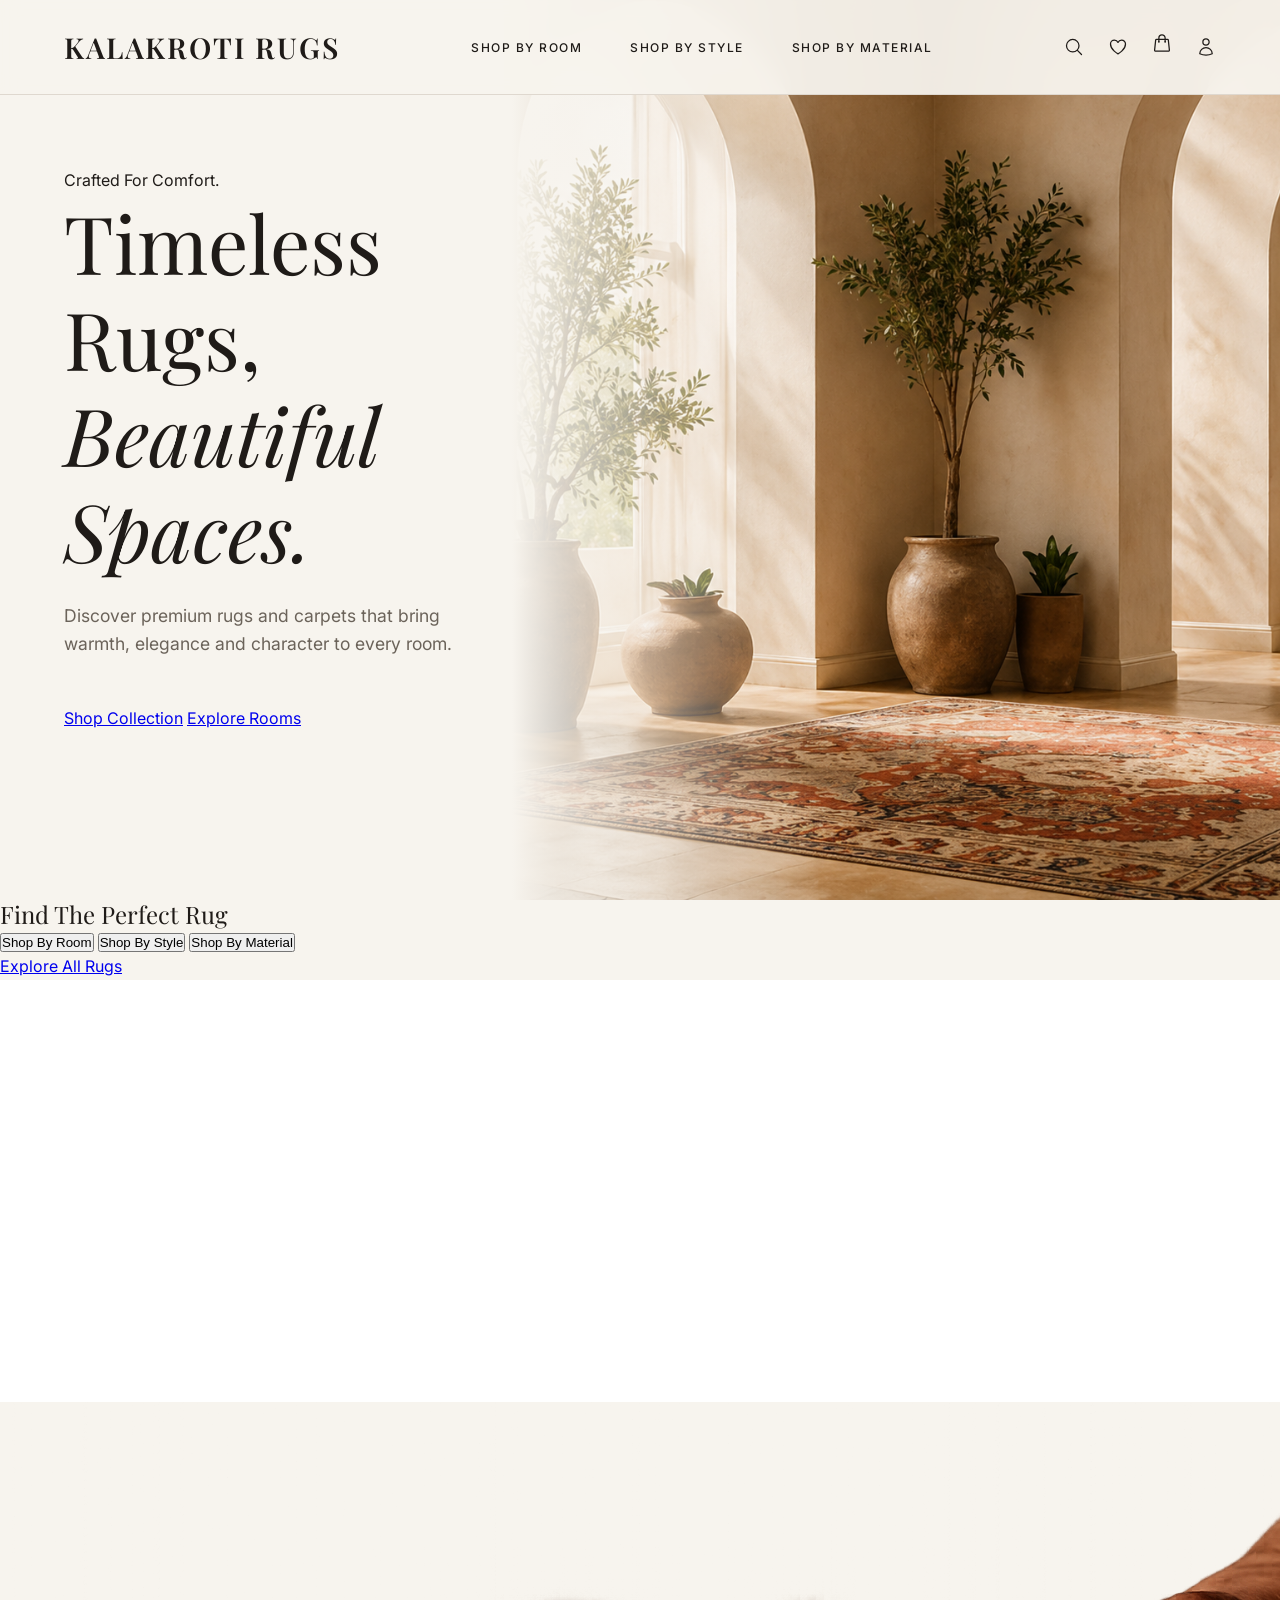
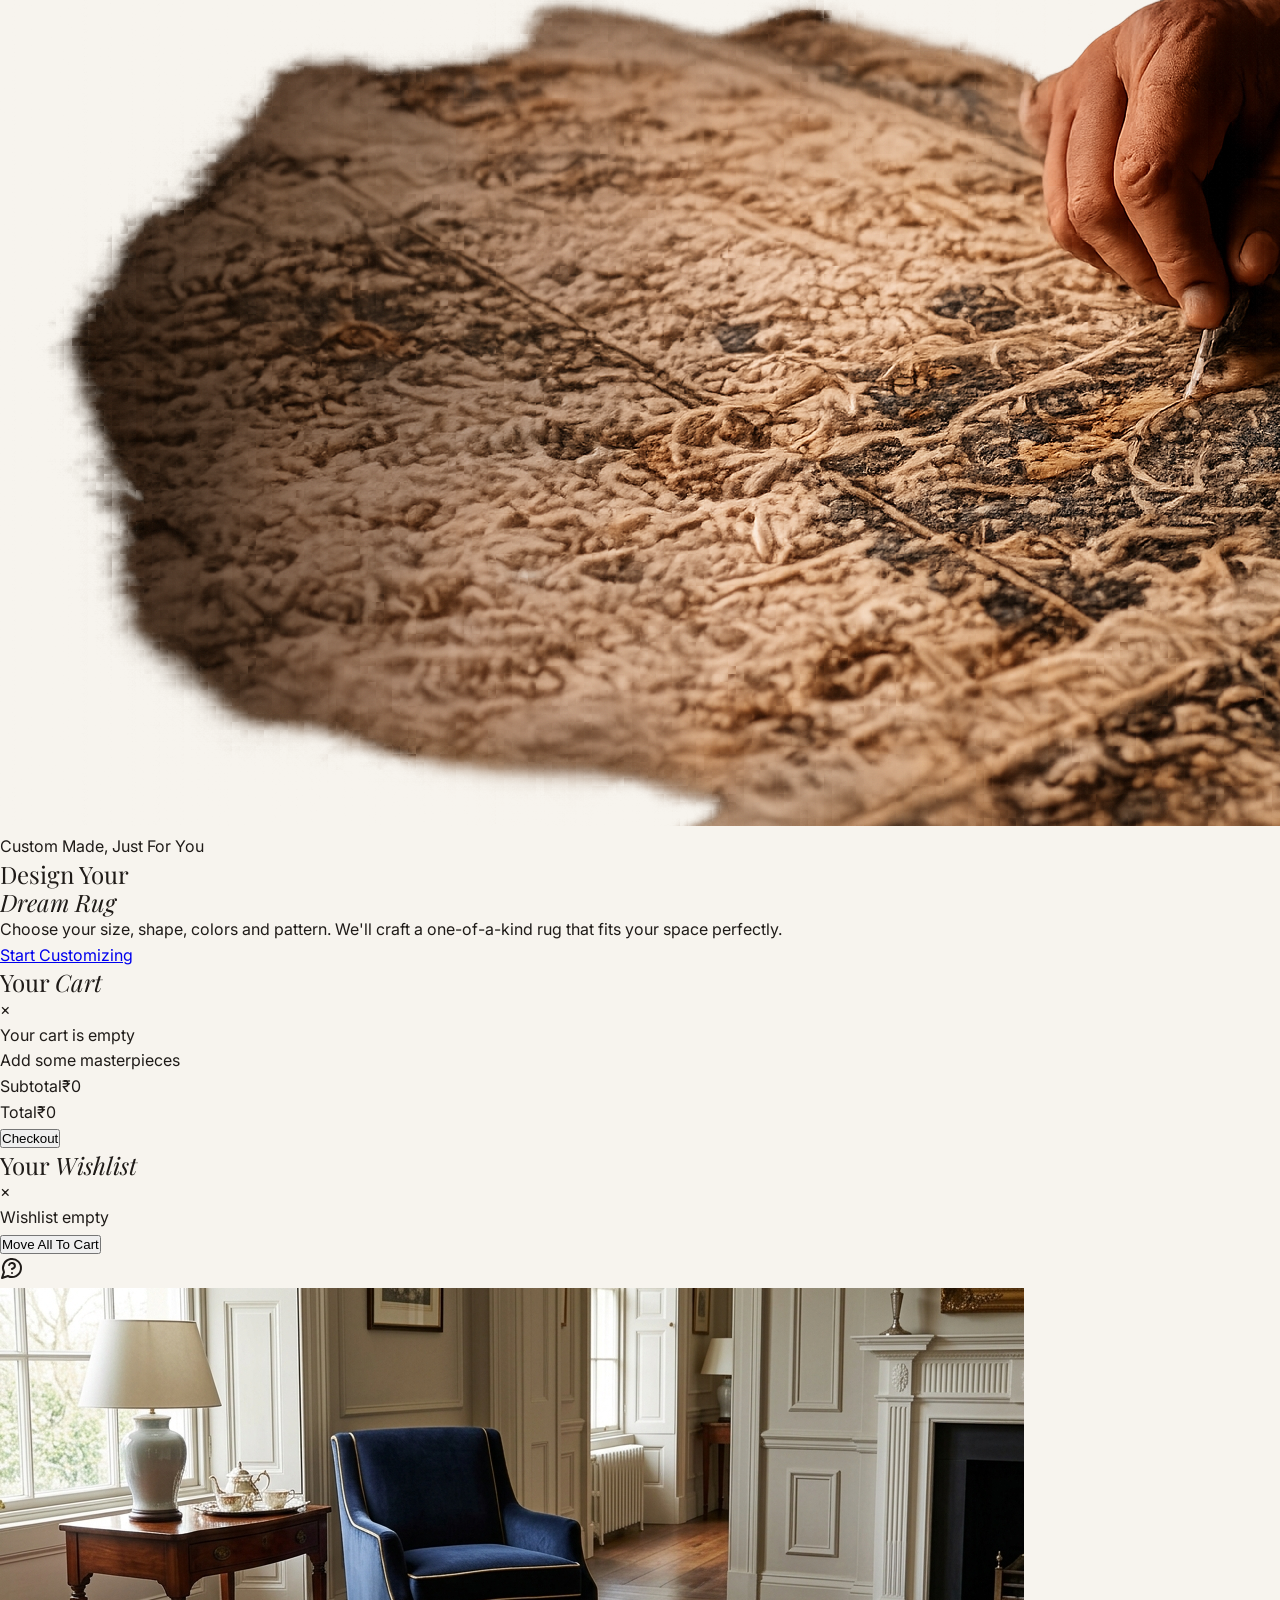
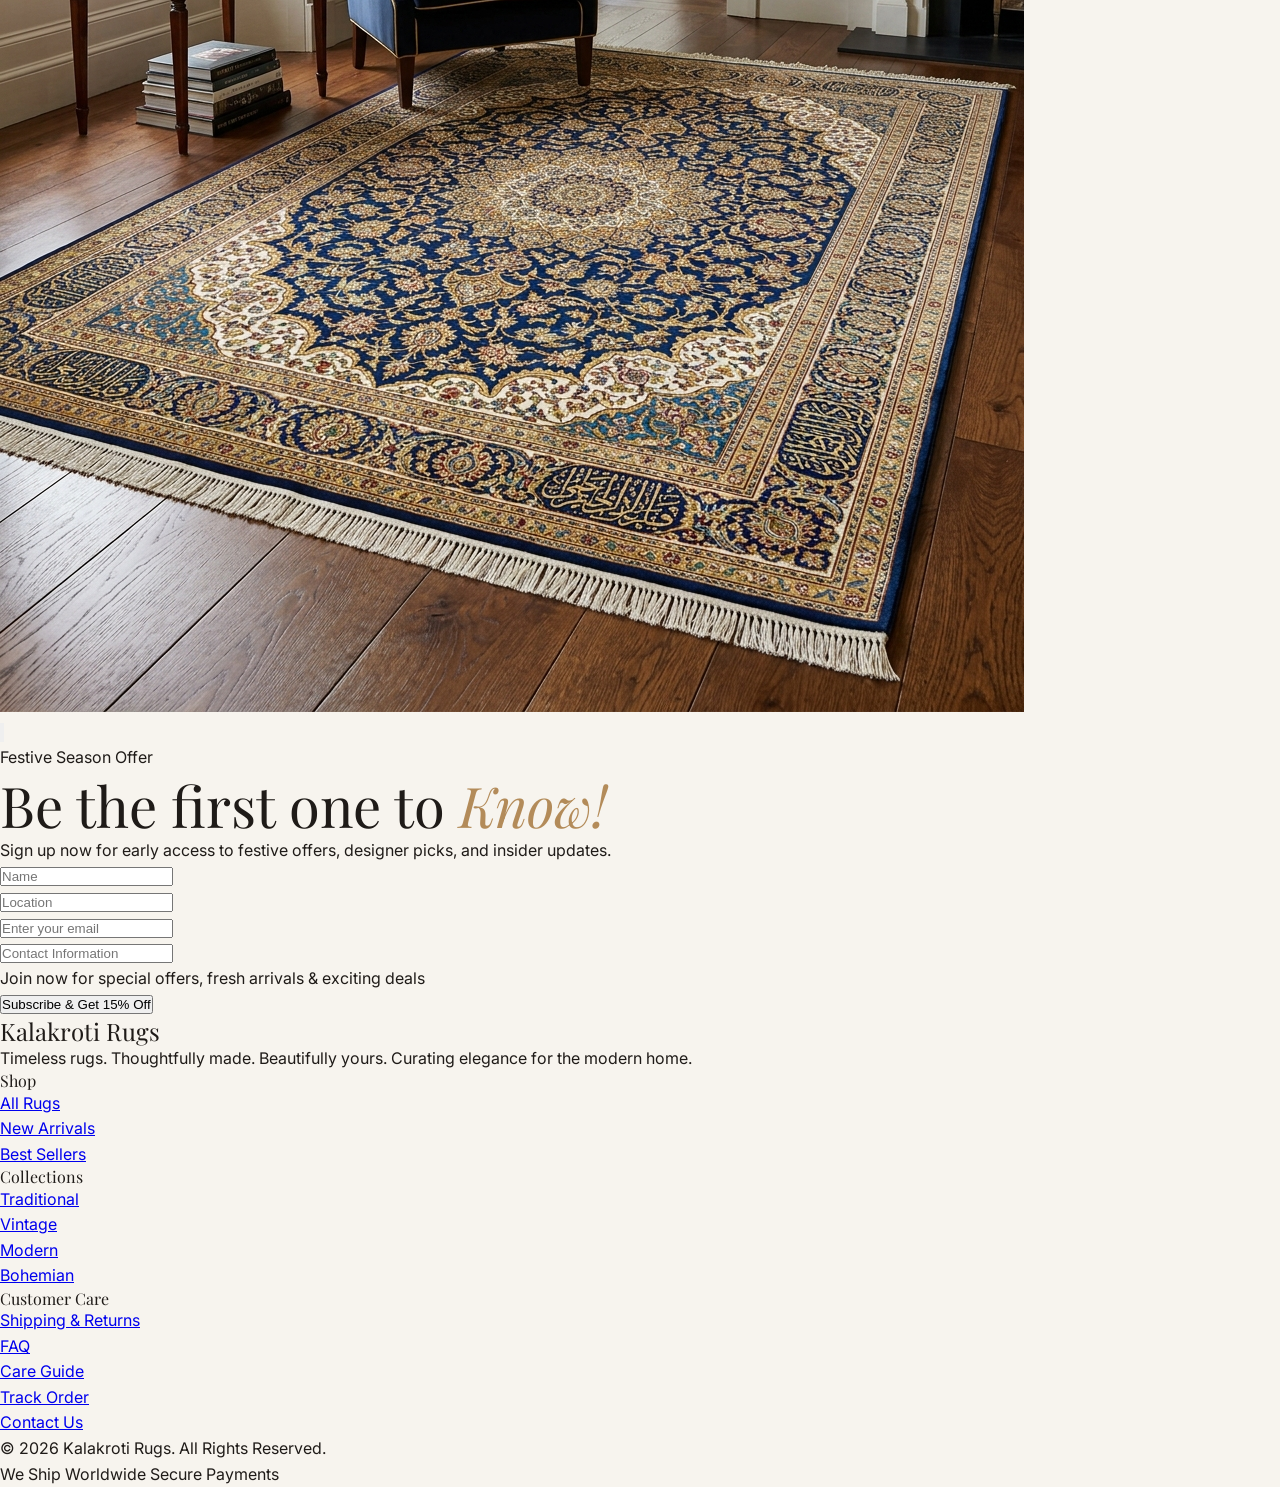
==== commit d4e24bb4: "UI Polish: Fix festive popup image and close button logic" ====
--- a/templates/index.html
+++ b/templates/index.html
@@ -799,7 +799,7 @@
         <div class="relative bg-white w-[90%] max-w-4xl flex flex-col md:flex-row overflow-hidden rounded-sm shadow-2xl scale-95 transition-transform duration-700" id="festive-popup-content">
             <!-- Image Side -->
             <div class="md:w-1/2 relative bg-heritage-beige min-h-[300px]">
-                <img src="/festive_popup_image_1778428451746.png" alt="Festive Rug Collection" class="w-full h-full object-cover">
+                <img src="/static/images/silk-carpets-e7427e.jpg" alt="Festive Rug Collection" class="w-full h-full object-cover">
                 <div class="absolute inset-0 bg-heritage-dark/10"></div>
             </div>
             
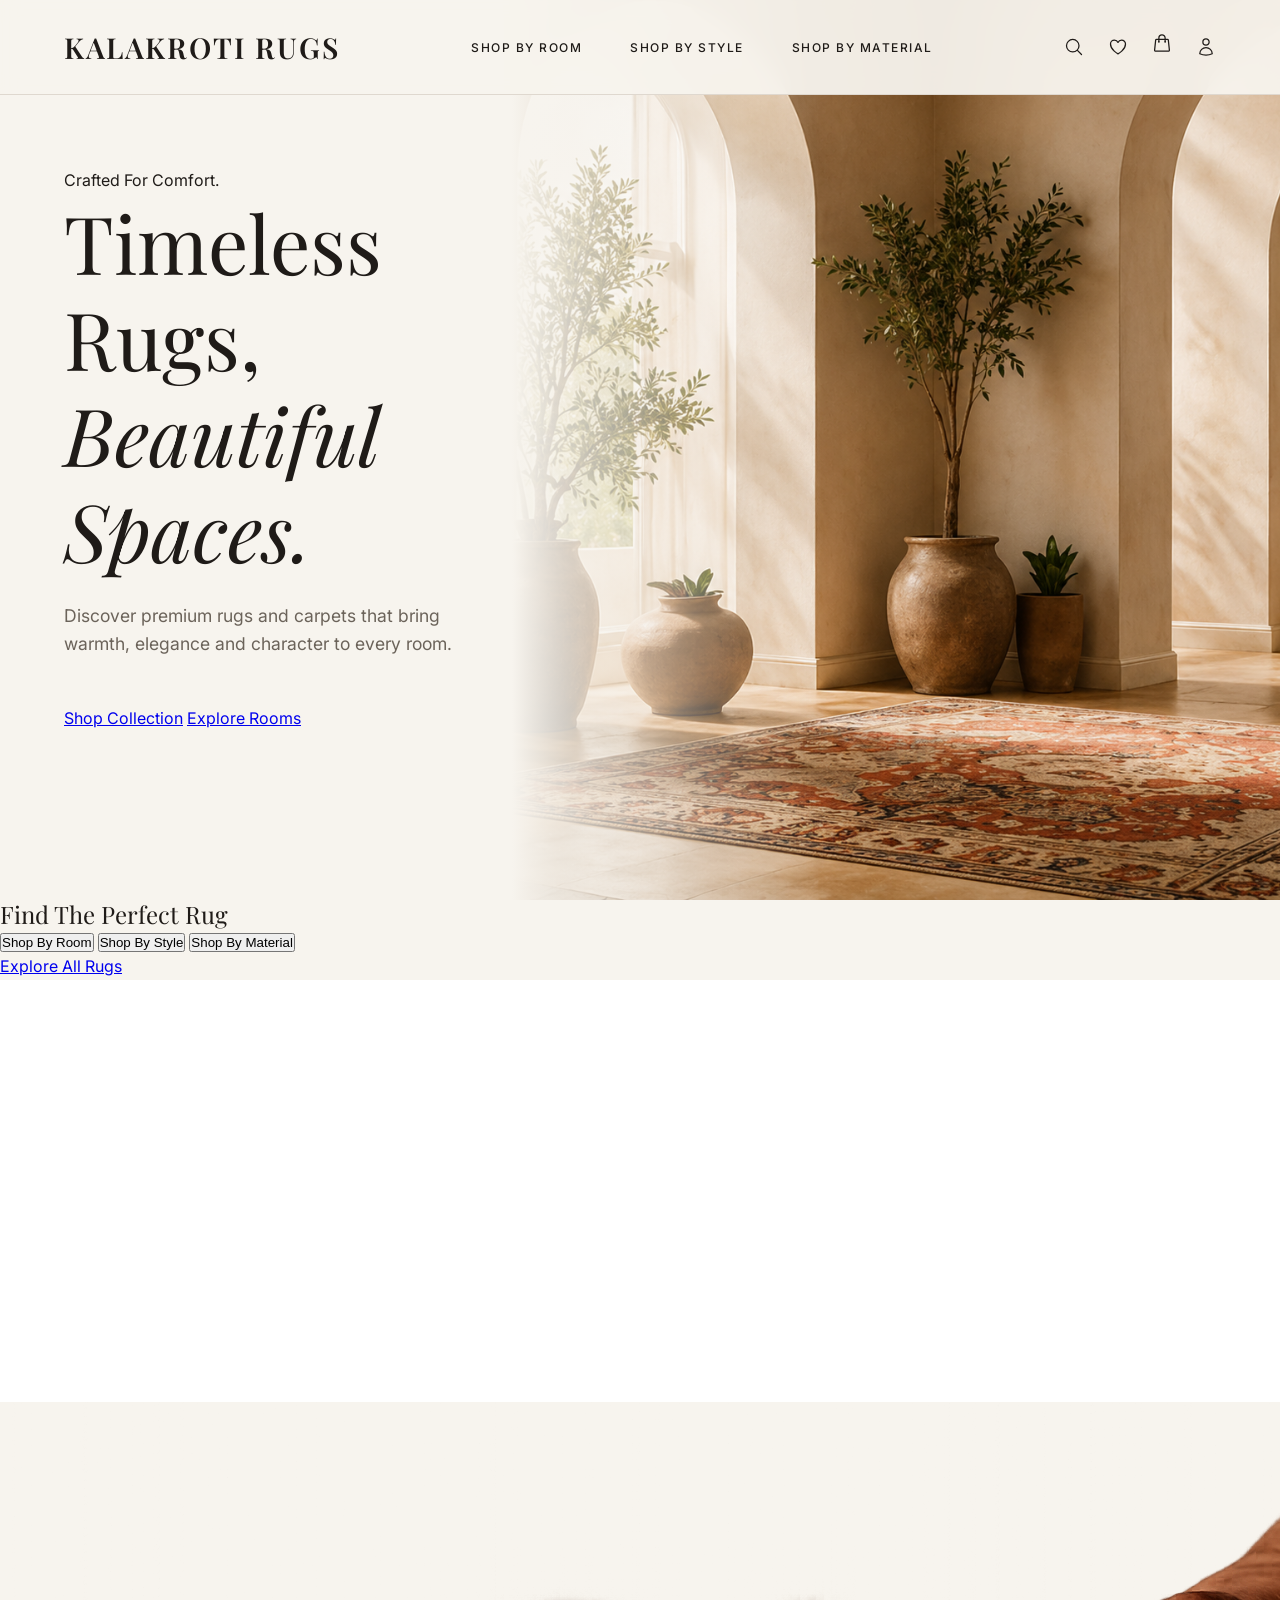
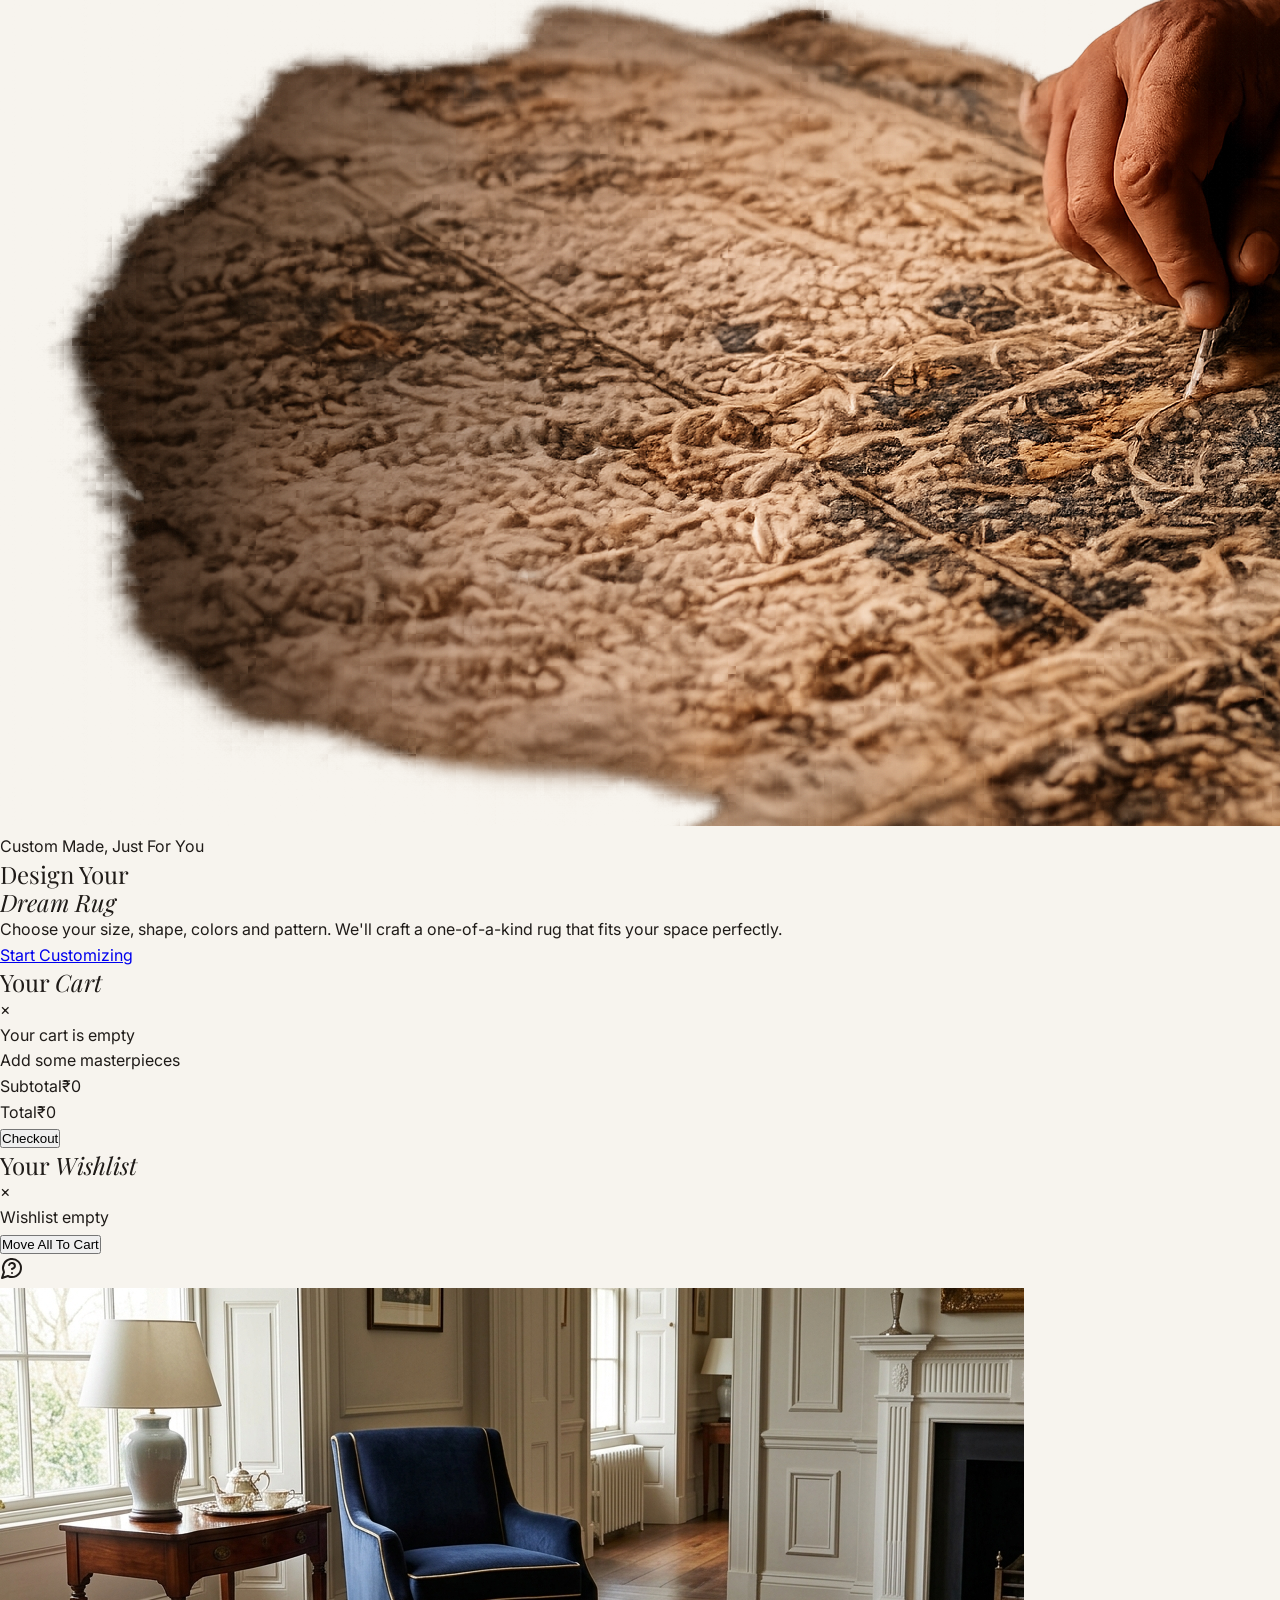
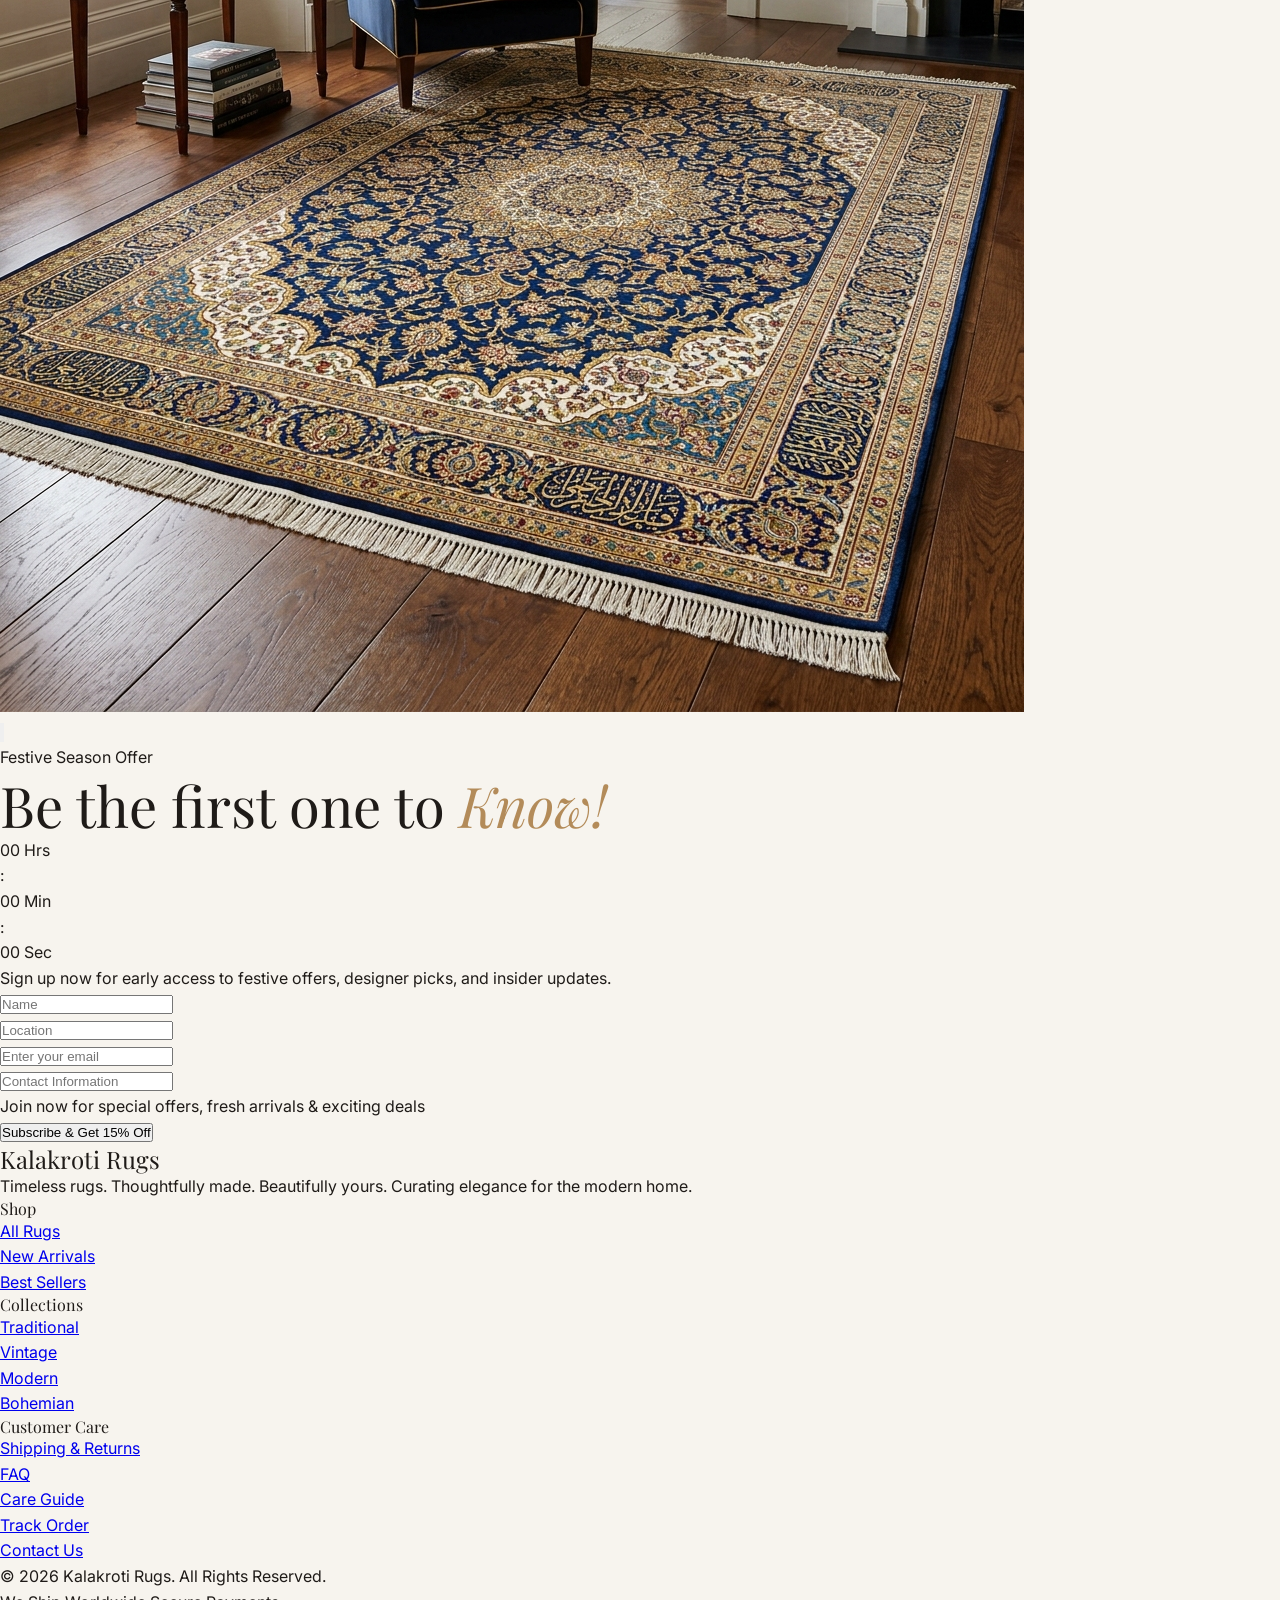
==== commit 39c35abd: "Luxury Upgrade: 4K Category Images and Festive Countdown Timer" ====
--- a/templates/index.html
+++ b/templates/index.html
@@ -812,6 +812,25 @@
                 <div class="text-center mb-8">
                     <span class="text-heritage-gold text-[10px] uppercase tracking-[4px] font-bold block mb-2">Festive Season Offer</span>
                     <h2 class="serif-title text-3xl md:text-4xl mb-4 leading-tight">Be the first one to <i>Know!</i></h2>
+                    
+                    <!-- Countdown Timer -->
+                    <div class="flex justify-center gap-4 mb-6" id="festive-timer">
+                        <div class="text-center">
+                            <span class="block text-xl font-bold text-heritage-dark" id="timer-hours">00</span>
+                            <span class="text-[8px] uppercase tracking-widest opacity-40">Hrs</span>
+                        </div>
+                        <div class="text-xl font-bold text-heritage-gold">:</div>
+                        <div class="text-center">
+                            <span class="block text-xl font-bold text-heritage-dark" id="timer-mins">00</span>
+                            <span class="text-[8px] uppercase tracking-widest opacity-40">Min</span>
+                        </div>
+                        <div class="text-xl font-bold text-heritage-gold">:</div>
+                        <div class="text-center">
+                            <span class="block text-xl font-bold text-heritage-dark" id="timer-secs">00</span>
+                            <span class="text-[8px] uppercase tracking-widest opacity-40">Sec</span>
+                        </div>
+                    </div>
+
                     <p class="text-heritage-dark/60 text-xs uppercase tracking-widest leading-loose">Sign up now for early access to festive offers, designer picks, and insider updates.</p>
                 </div>
 
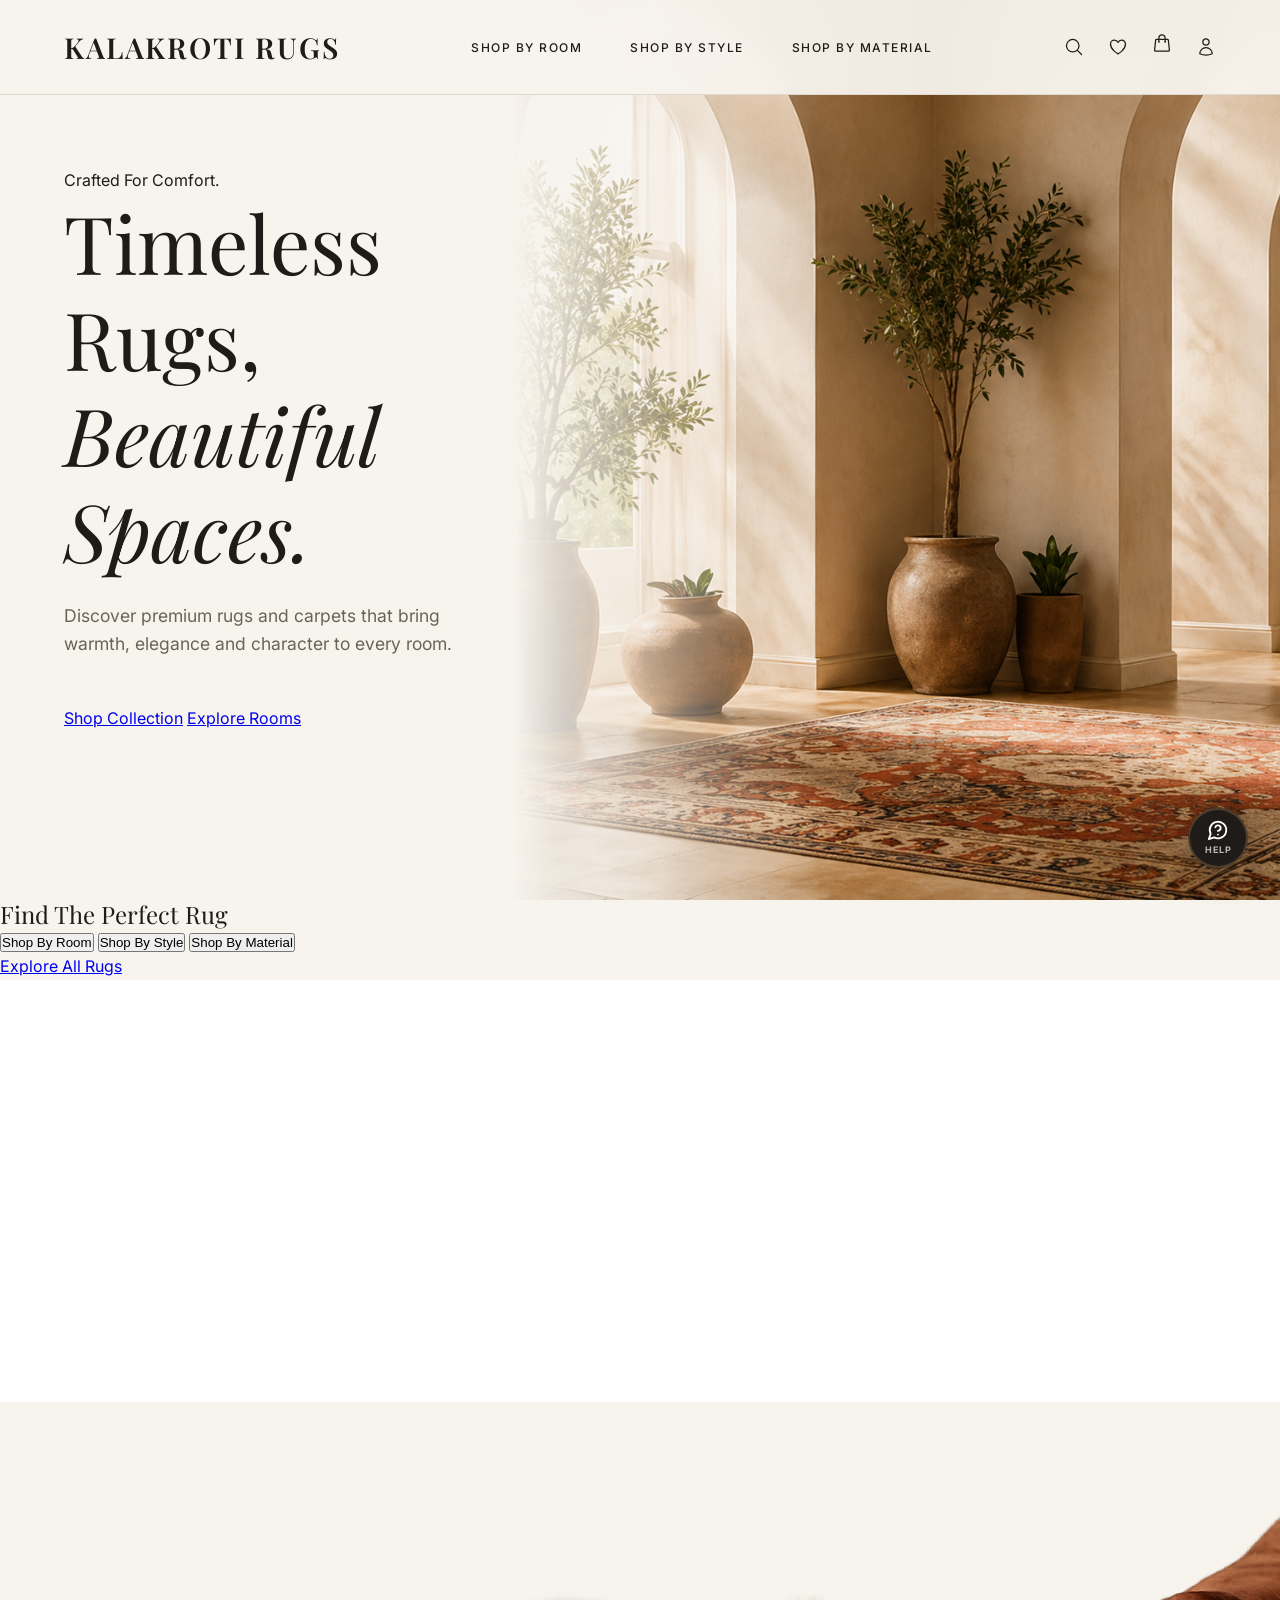
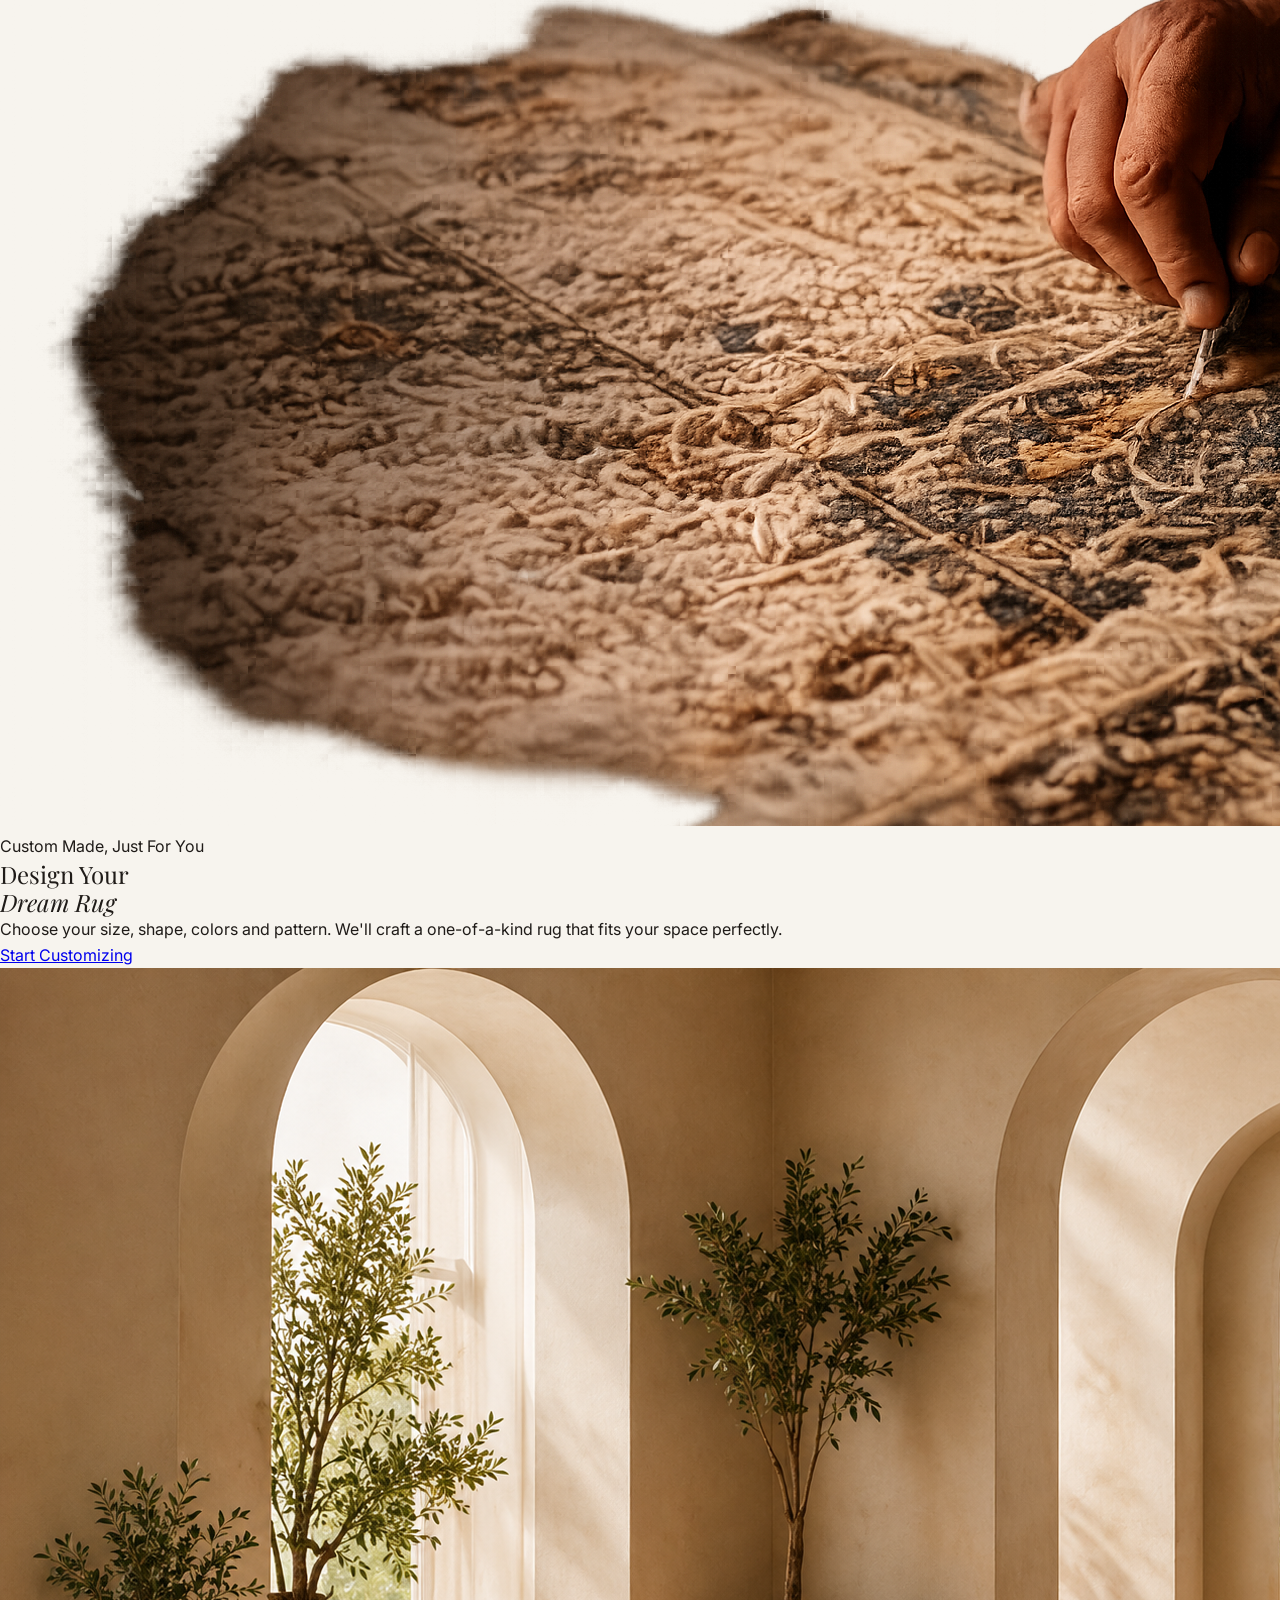
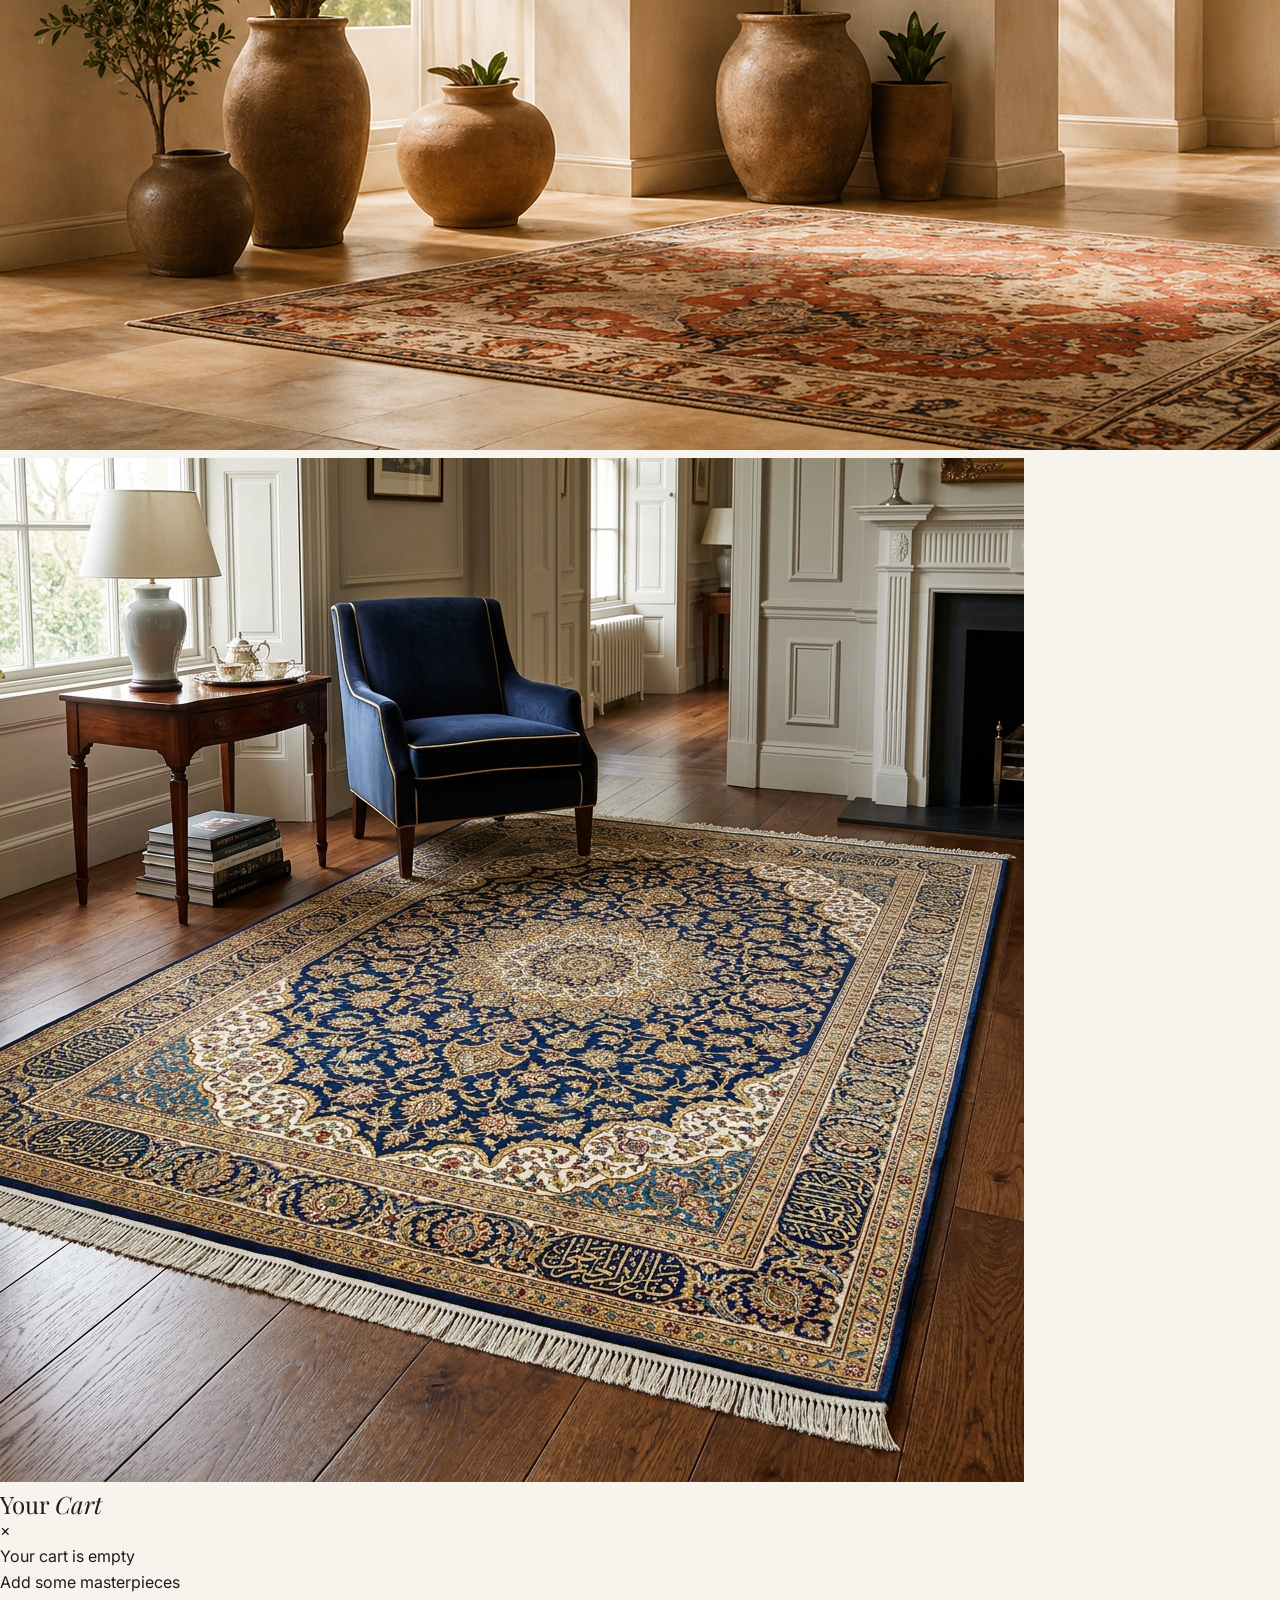
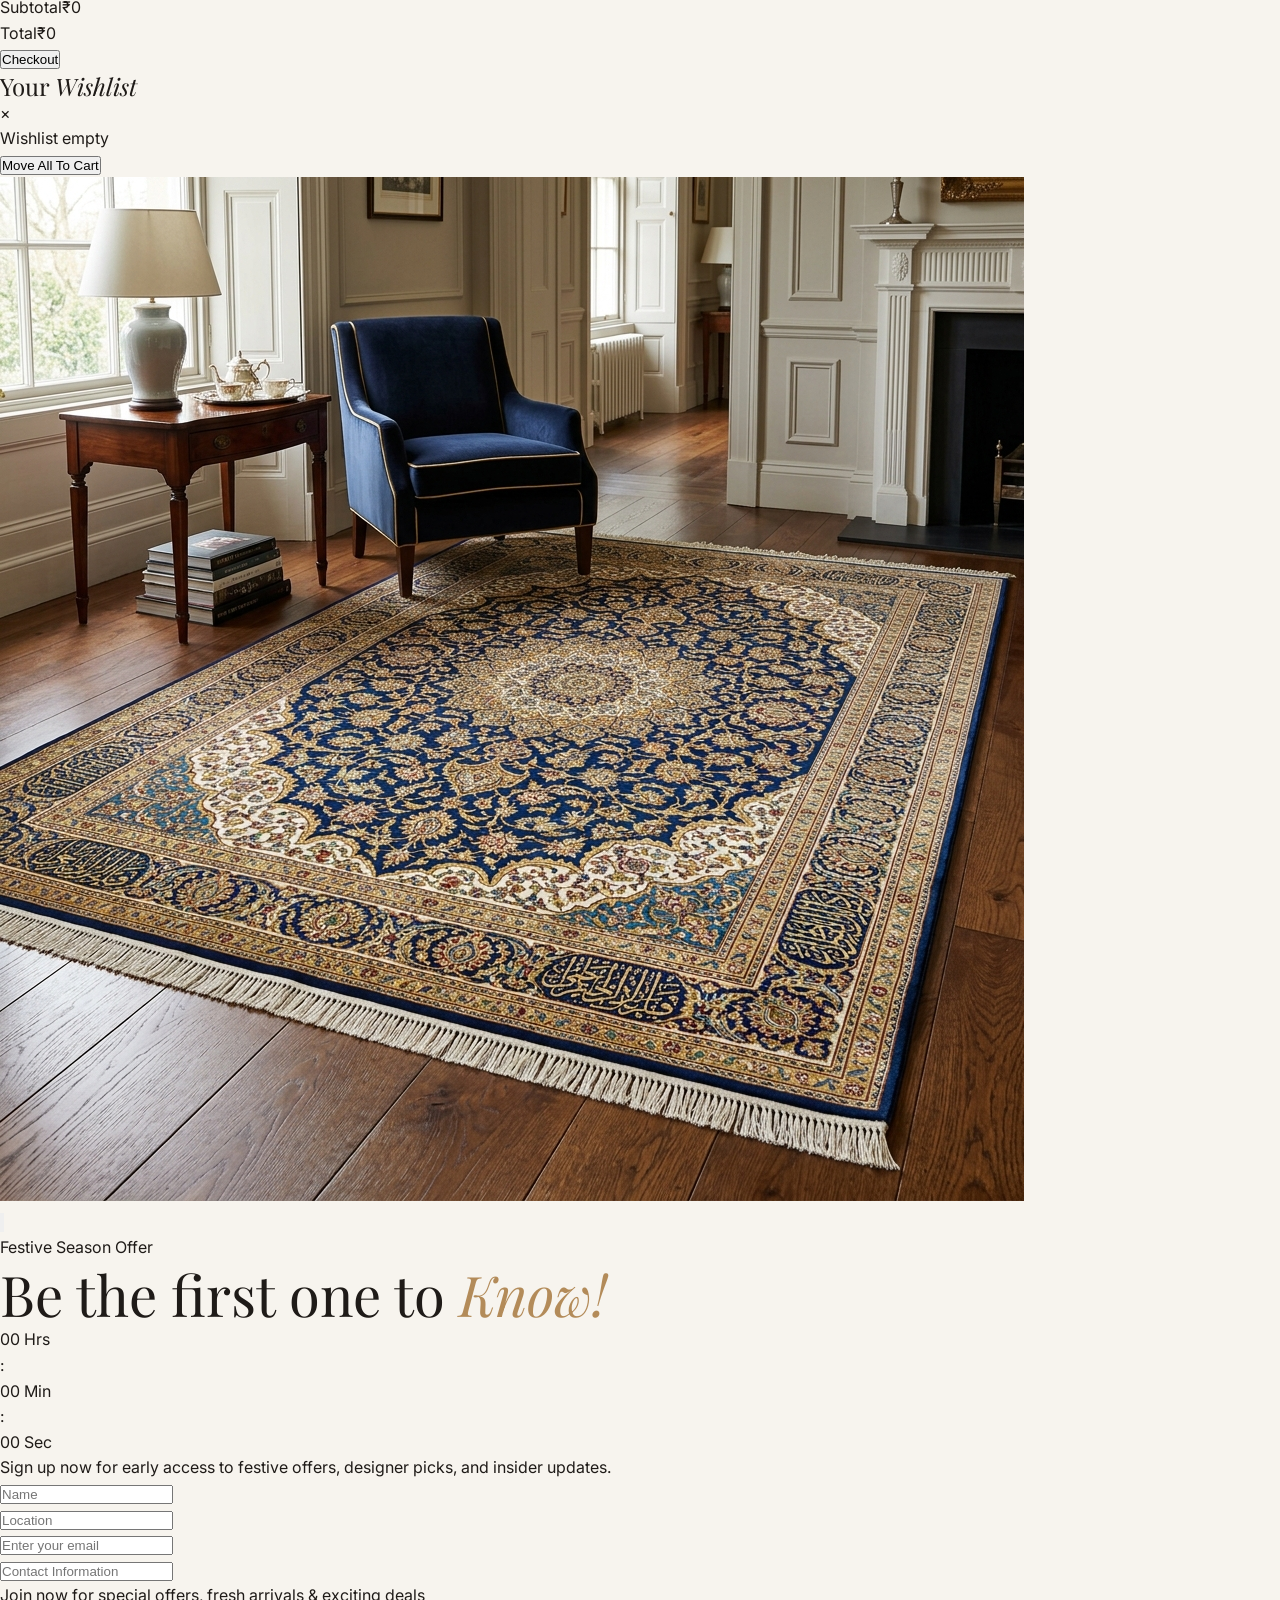
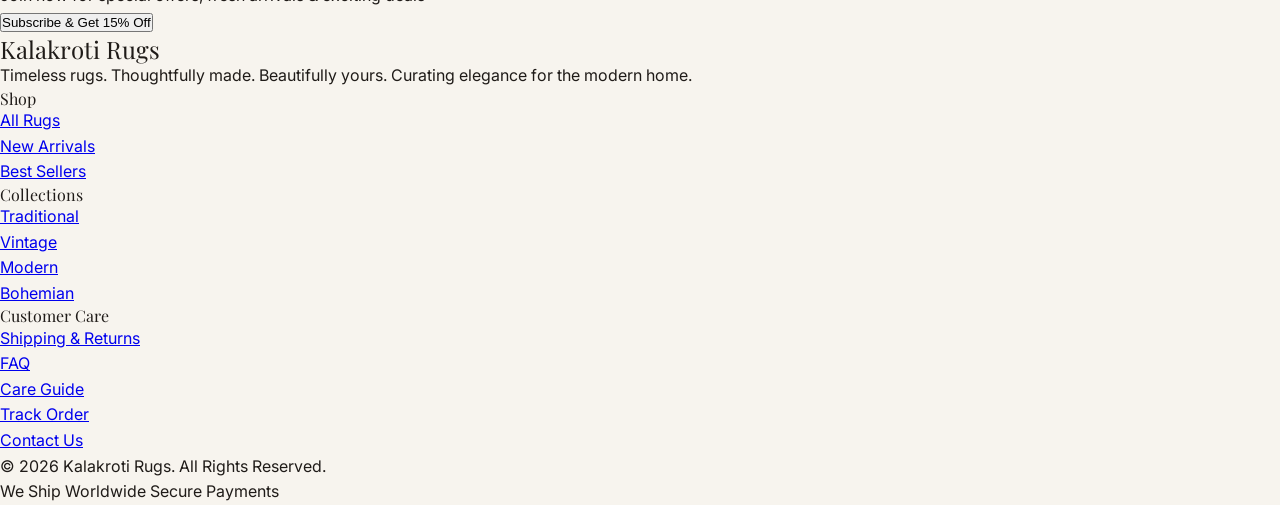
==== commit 8d1a7b12: "Final fix: Help FAB pinned bottom-right, product listing restored, hero layout cleaned, design secti" ====
--- a/templates/index.html
+++ b/templates/index.html
@@ -216,9 +216,8 @@
                     </div>
                 </div>
 
-                <div id="tab-content"
-                    class="grid grid-cols-2 md:grid-cols-3 lg:grid-cols-5 gap-5 mb-16 animate-fade-up">
-                    <!-- Dynamically populated room/style cards -->
+                <div id="tab-content" class="grid grid-cols-2 md:grid-cols-5 gap-6">
+                    <!-- Injected via switchShopTab() -->
                 </div>
 
                 <div class="text-center mt-10">
@@ -238,7 +237,10 @@
                     <a href="/all" onclick="navigateTo(event, '/all')" class="btn btn-outline"
                         style="font-size: 0.65rem;">View All →</a>
                 </div>
-                <div class="grid-4" id="featured-products-container"></div>
+                <!-- Top Picks Grid -->
+                <div id="featured-products-container" class="grid grid-cols-2 lg:grid-cols-4 gap-x-8 gap-y-16">
+                    <!-- Products will be injected here by fetchFeaturedProducts() -->
+                </div>
             </section>
 
             <section id="custom" class="bg-heritage-dark relative overflow-hidden min-h-[600px] flex items-center">
@@ -263,6 +265,18 @@
                     <a href="#contact"
                         class="inline-block px-14 py-5 border border-white/30 text-white text-[10px] uppercase tracking-[4px] font-bold transition-all hover:bg-white hover:text-heritage-dark hover:border-white">Start
                         Customizing</a>
+                </div>
+            </section>
+
+            <!-- Heritage Image Duo: shown after Design Your Rug -->
+            <section class="grid grid-cols-2 h-[60vh]">
+                <div class="overflow-hidden relative group">
+                    <img src="/static/images/hero-1-bc2ca9.png" class="w-full h-full object-cover transition-transform duration-[3000ms] group-hover:scale-105">
+                    <div class="absolute inset-0 bg-heritage-dark/20 group-hover:bg-heritage-dark/10 transition-all"></div>
+                </div>
+                <div class="overflow-hidden relative group">
+                    <img src="/static/images/silk-carpets-e7427e.jpg" class="w-full h-full object-cover transition-transform duration-[3000ms] group-hover:scale-105">
+                    <div class="absolute inset-0 bg-heritage-dark/20 group-hover:bg-heritage-dark/10 transition-all"></div>
                 </div>
             </section>
         </div>
@@ -737,14 +751,15 @@
             payment signature with the treasury...</p>
     </div>
 
-    <!-- Floating Help FAB -->
-    <div id="help-fab" draggable="true" onclick="navigateTo(event, '/contact')">
-        <svg xmlns="http://www.w3.org/2000/svg" width="24" height="24" viewBox="0 0 24 24" fill="none"
+    <!-- Floating Help FAB - Fixed Bottom Right -->
+    <div id="help-fab" onclick="navigateTo(event, '/contact')" title="Need Help?">
+        <svg xmlns="http://www.w3.org/2000/svg" width="22" height="22" viewBox="0 0 24 24" fill="none"
             stroke="currentColor" stroke-width="2" stroke-linecap="round" stroke-linejoin="round">
             <path d="M7.9 20A9 9 0 1 0 4 16.1L2 22Z" />
             <path d="M9.09 9a3 3 0 0 1 5.83 1c0 2-3 3-3 3" />
             <path d="M12 17h.01" />
         </svg>
+        <span style="font-size:9px;letter-spacing:1px;font-weight:700;text-transform:uppercase;display:block;margin-top:2px;">Help</span>
     </div>
 
     <!-- Product Modal -->
--- a/static/style.css
+++ b/static/style.css
@@ -1000,3 +1000,41 @@
     .filters-sidebar { width: 100%; }
     .modal-content { flex-direction: column; height: 95vh; }
 }
+
+/* ── Floating Help FAB ───────────────────────── */
+#help-fab {
+    position: fixed;
+    bottom: 32px;
+    right: 32px;
+    z-index: 2500;
+    background: var(--bg-dark);
+    color: white;
+    width: 60px;
+    height: 60px;
+    border-radius: 50%;
+    display: flex;
+    flex-direction: column;
+    align-items: center;
+    justify-content: center;
+    cursor: pointer;
+    box-shadow: 0 8px 32px rgba(31, 27, 24, 0.35);
+    transition: all 0.3s cubic-bezier(0.175, 0.885, 0.32, 1.275);
+    border: 2px solid rgba(179, 139, 89, 0.3);
+}
+
+#help-fab:hover {
+    background: var(--accent-gold);
+    transform: scale(1.1) translateY(-4px);
+    box-shadow: 0 16px 40px rgba(179, 139, 89, 0.4);
+    border-color: var(--accent-gold);
+}
+
+#help-fab svg {
+    stroke: white;
+    flex-shrink: 0;
+}
+
+#help-fab span {
+    color: rgba(255,255,255,0.7);
+    font-family: var(--font-sans);
+}
--- a/static/loader.css
+++ b/static/loader.css
@@ -3,8 +3,9 @@
 .klk-loader-overlay {
     position: fixed;
     inset: 0;
-    background: rgba(247, 244, 238, 0.95); /* Heritage cream */
-    backdrop-filter: blur(8px);
+    /* Luxury Vignette: Dark center fading to even darker edges with 40% tint */
+    background: radial-gradient(circle, rgba(31, 27, 24, 0.4) 0%, rgba(15, 13, 12, 0.7) 100%);
+    backdrop-filter: blur(12px);
     z-index: 9999;
     display: flex;
     flex-direction: column;
@@ -12,7 +13,7 @@
     justify-content: center;
     opacity: 0;
     pointer-events: none;
-    transition: opacity 0.5s cubic-bezier(0.4, 0, 0.2, 1);
+    transition: opacity 0.6s cubic-bezier(0.4, 0, 0.2, 1);
 }
 .klk-loader-overlay.klk-active {
     opacity: 1;
@@ -21,117 +22,61 @@
 
 .klk-loader-container {
     position: relative;
-    width: 200px;
-    height: 200px;
+    width: 300px; /* Bigger container */
+    height: 150px;
     display: flex;
     align-items: center;
     justify-content: center;
 }
 
-/* Carpet */
+/* Rug Roll Animation */
 .klk-carpet-wrapper {
-    position: absolute;
-    width: 120px;
-    height: 40px;
-    z-index: 1;
-    animation: klk-carpet-loop 3s cubic-bezier(0.4, 0, 0.2, 1) infinite;
-    transform-origin: center center;
+    width: 250px;
+    height: 100px;
 }
 
 .klk-carpet-svg {
     width: 100%;
     height: 100%;
-    fill: #1f1b18;
+    fill: #C5A059; /* Heritage Gold */
 }
 
-/* Text */
+.klk-rug-tail {
+    animation: klk-unroll-tail 2.5s ease-in-out infinite;
+}
+
+.klk-rug-roll {
+    animation: klk-unroll-roll 2.5s ease-in-out infinite;
+}
+
+/* Text Styling */
 .klk-loader-text-container {
-    margin-top: 1rem;
-    height: 30px;
-    overflow: hidden;
-    position: relative;
-    width: 100%;
+    margin-top: 2.5rem;
+    height: 40px;
+    text-align: center;
 }
 
 .klk-loader-text {
     font-family: 'Playfair Display', serif;
-    font-size: 1.1rem;
-    color: #1f1b18;
-    letter-spacing: 2px;
+    font-size: 1.4rem;
+    color: #f7f4ee; /* Cream text on dark background */
+    letter-spacing: 4px;
     text-transform: uppercase;
     font-style: italic;
-    opacity: 0;
-    position: absolute;
-    top: 0;
-    left: 50%;
-    transform: translateX(-50%) translateY(10px);
-    transition: opacity 0.5s ease, transform 0.5s ease;
-    white-space: nowrap;
-}
-.klk-loader-text.klk-active {
-    opacity: 1;
-    transform: translateX(-50%) translateY(0);
-}
-
-/* Variants */
-.klk-inline-loader {
-    display: flex;
-    align-items: center;
-    gap: 1rem;
-    padding: 1rem;
-}
-.klk-inline-loader .klk-loader-container {
-    width: 60px;
-    height: 60px;
-}
-.klk-inline-loader .klk-carpet-wrapper {
-    width: 40px;
-    height: 14px;
-}
-.klk-inline-loader .klk-loader-text-container {
-    margin-top: 0;
-    width: auto;
-}
-
-/* Button Variant */
-.klk-btn-loading {
-    position: relative;
-    color: transparent !important;
-    pointer-events: none;
-}
-.klk-btn-loader-wrapper {
-    position: absolute;
-    top: 50%;
-    left: 50%;
-    transform: translate(-50%, -50%);
-    display: flex;
-    align-items: center;
-    justify-content: center;
-}
-.klk-btn-loader-wrapper .klk-loader-container {
-    width: 40px;
-    height: 40px;
-}
-.klk-btn-loader-wrapper .klk-carpet-wrapper {
-    width: 28px;
-    height: 10px;
-}
-.klk-btn-loader-wrapper .klk-carpet-svg {
-    fill: #ffffff; /* White for buttons */
-}
-.btn-outline .klk-btn-loader-wrapper .klk-carpet-svg {
-    fill: #1f1b18; /* Dark for outline buttons */
+    text-shadow: 0 2px 10px rgba(0,0,0,0.3);
 }
 
 /* Keyframes */
+@keyframes klk-unroll-tail {
+    0%, 10% { width: 0; opacity: 0; }
+    50% { width: 180px; opacity: 1; }
+    90%, 100% { width: 0; opacity: 0; }
+}
 
-@keyframes klk-carpet-loop {
-    0% { transform: perspective(600px) translateY(0px) rotateY(0deg) rotateZ(0deg); }
-    30% { transform: perspective(600px) translateY(0px) rotateY(360deg) rotateZ(0deg); } /* 360 flat spin */
-    50% { transform: perspective(600px) translateY(-12px) rotateY(360deg) rotateZ(3deg); } /* Wavy up */
-    70% { transform: perspective(600px) translateY(8px) rotateY(360deg) rotateZ(-2deg); } /* Wavy down */
-    85% { transform: perspective(600px) translateY(-4px) rotateY(360deg) rotateZ(1deg); } /* Wavy up slightly */
-    100% { transform: perspective(600px) translateY(0px) rotateY(360deg) rotateZ(0deg); } /* Settle */
+@keyframes klk-unroll-roll {
+    0%, 10% { transform: translateX(0) rotate(0deg); }
+    50% { transform: translateX(170px) rotate(360deg); }
+    90%, 100% { transform: translateX(0) rotate(0deg); }
 }
 
 @media (prefers-reduced-motion: reduce) {
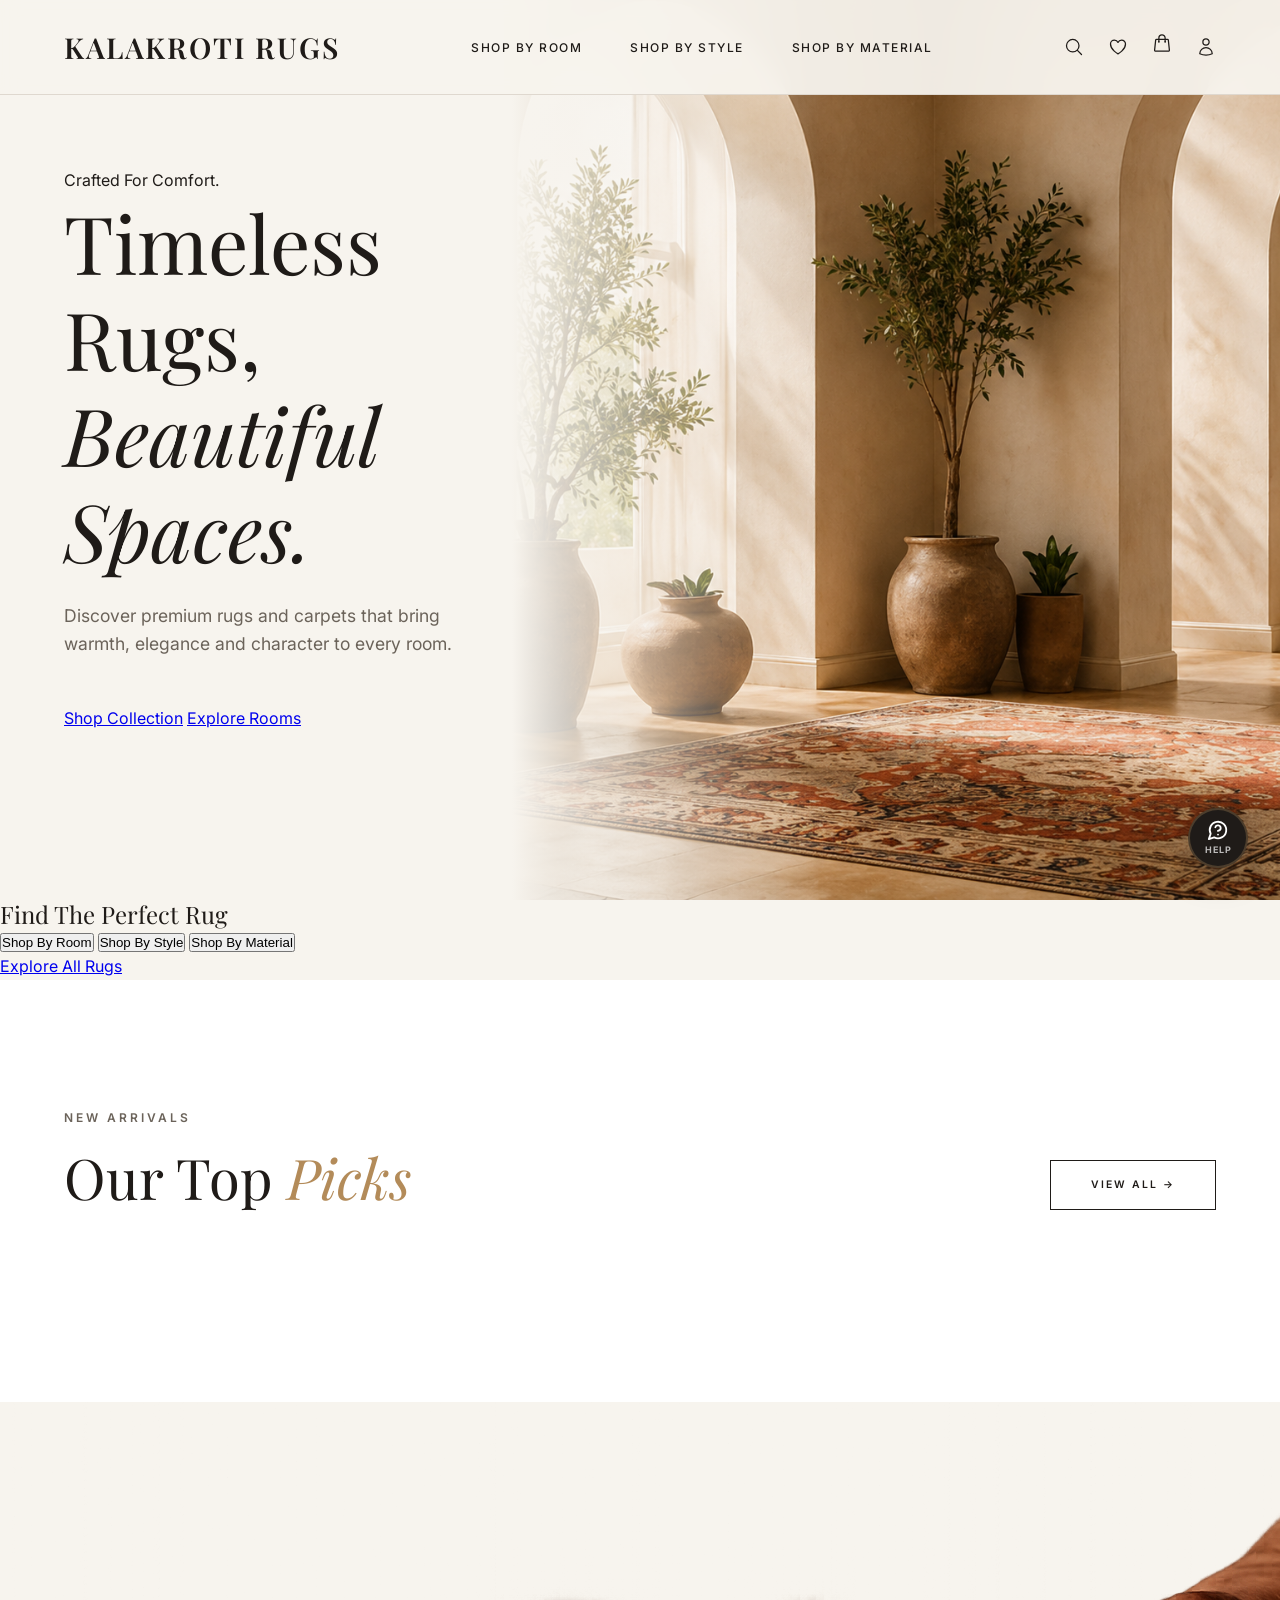
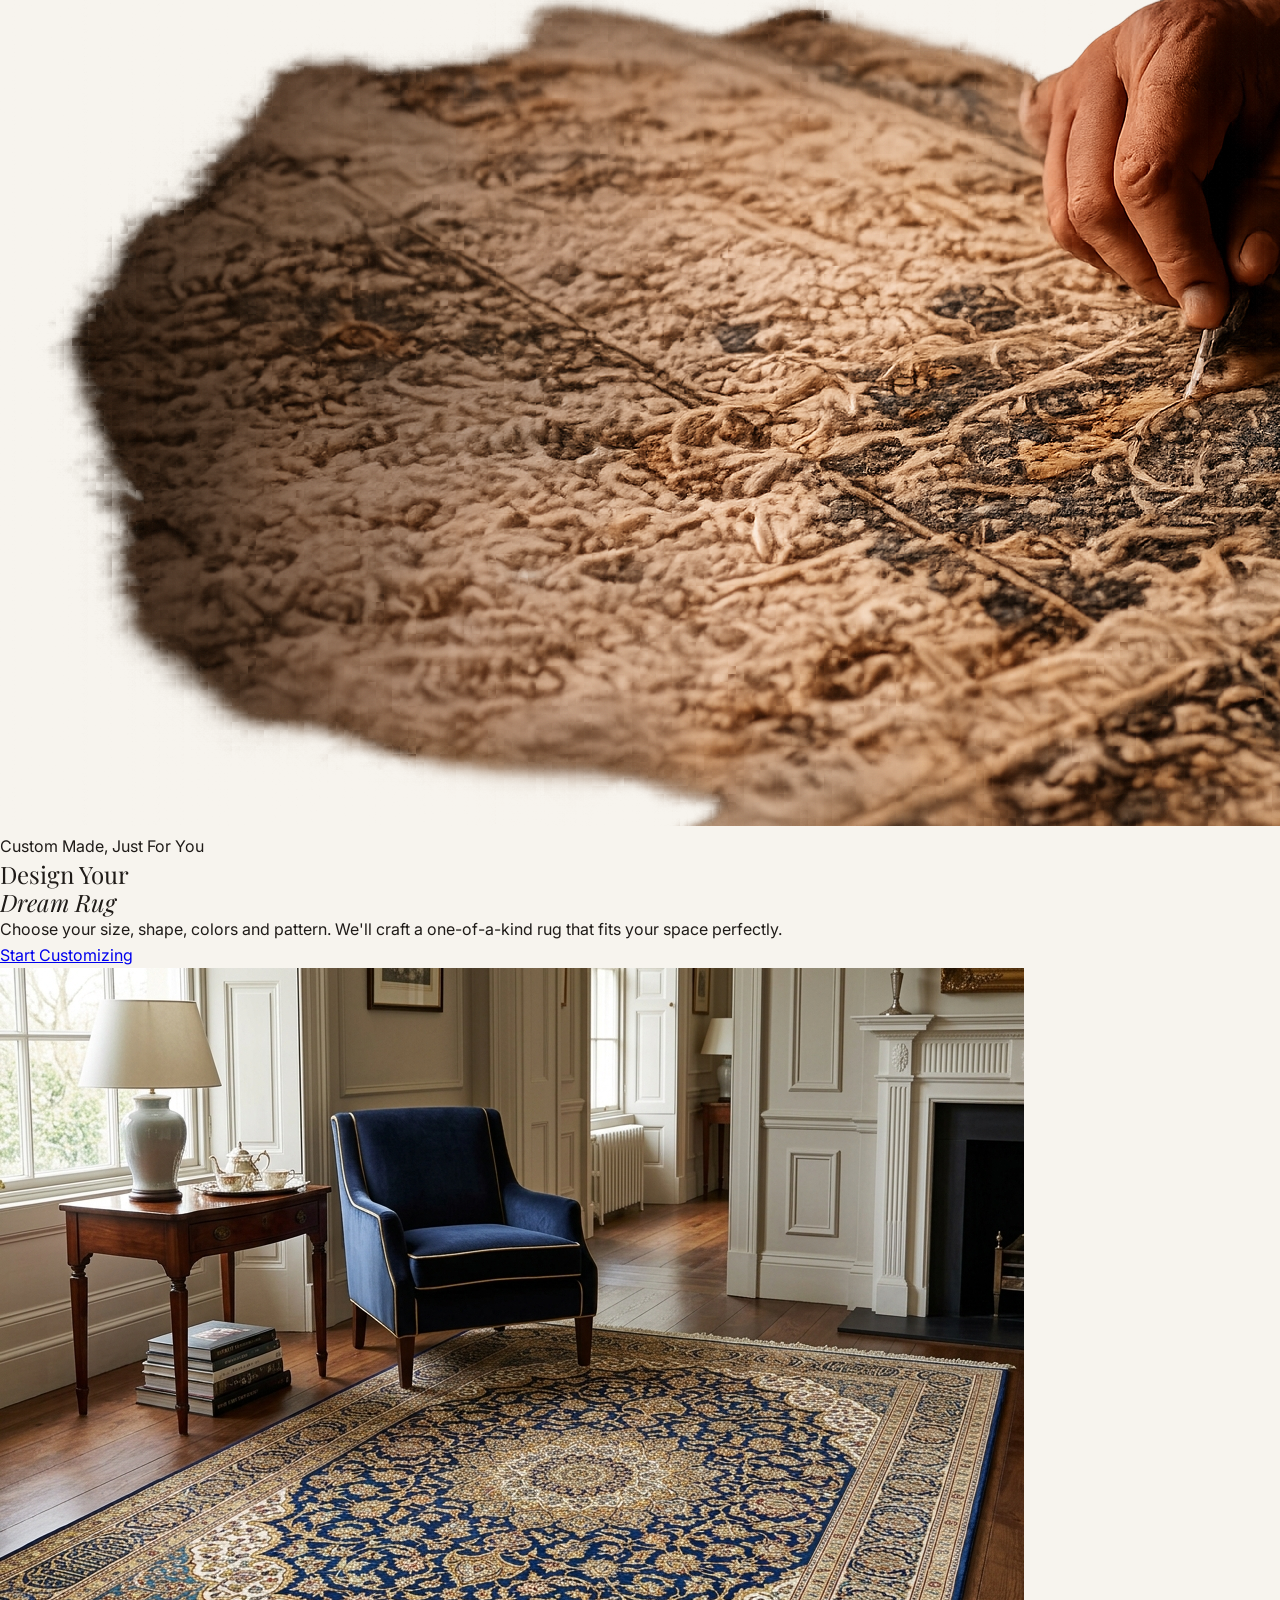
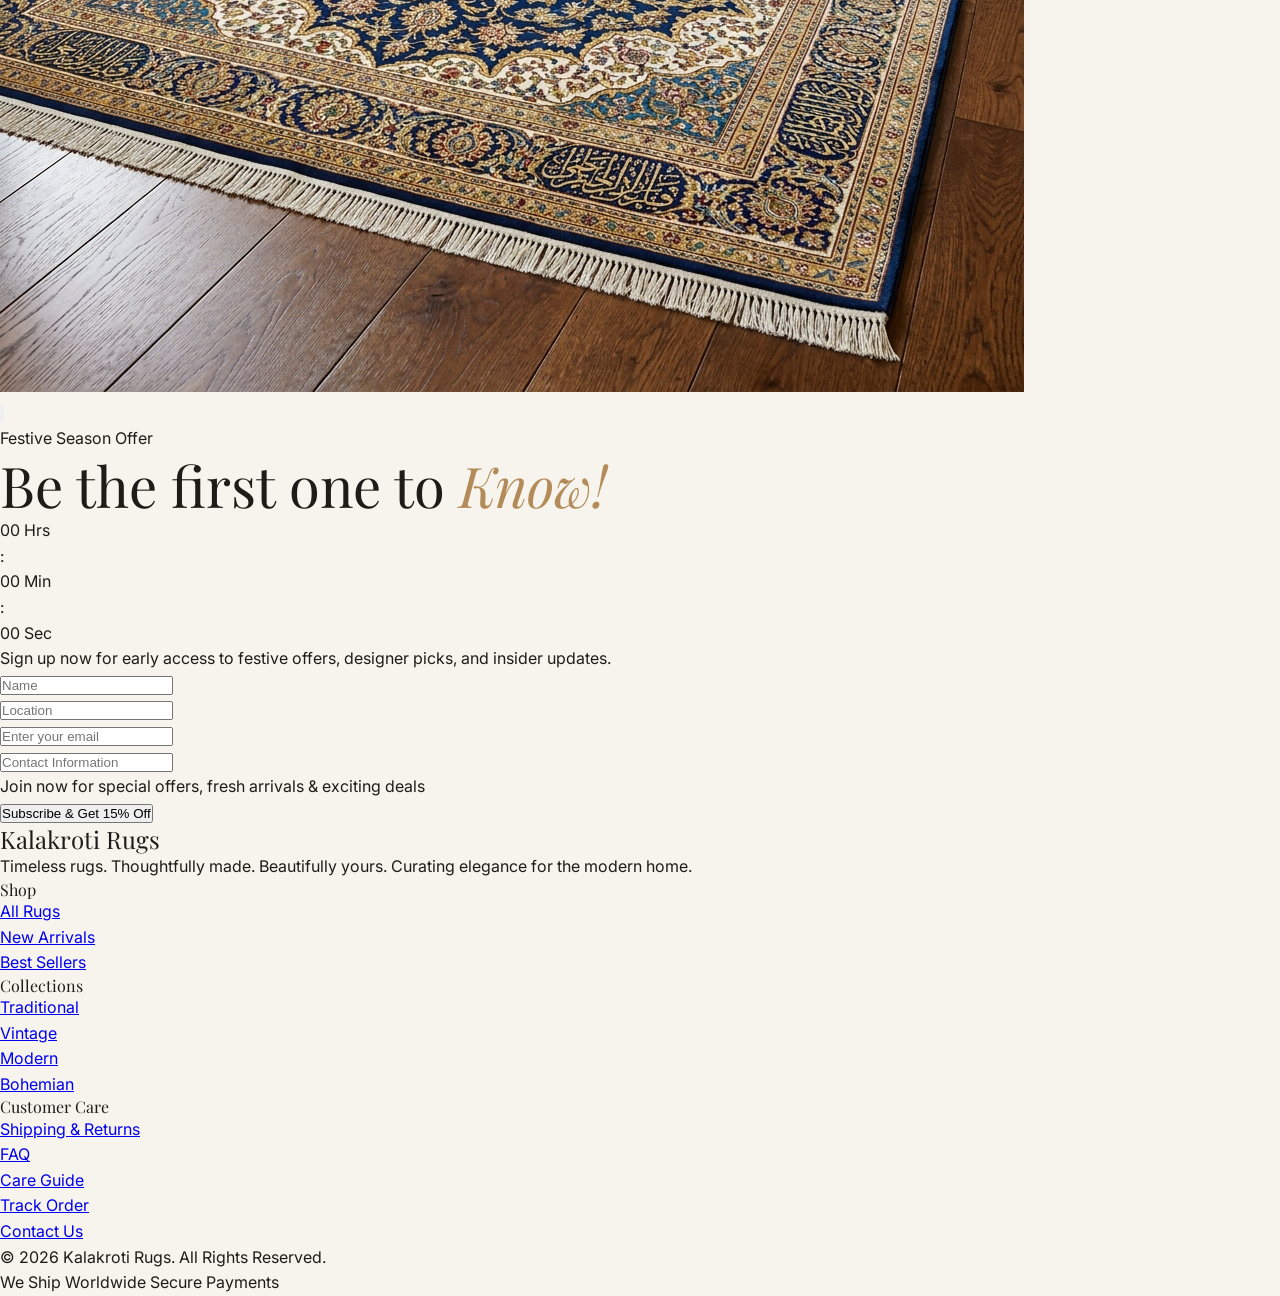
==== commit 1bca7572: "Refactor: Localize and optimize platform, add Minimalist style and Sisal material, fix Top Picks and" ====
--- a/templates/index.html
+++ b/templates/index.html
@@ -228,11 +228,11 @@
             </section>
 
             <section id="products" class="section" style="background: white;">
-                <div class="section-header fade-up"
+                <div class="section-header"
                     style="display:flex; justify-content:space-between; align-items:flex-end;">
                     <div style="text-align: left;">
                         <span class="sans-subtitle">New Arrivals</span>
-                        <h2 class="serif-title">Top <i>Picks</i></h2>
+                        <h2 class="serif-title">Our Top <i>Picks</i></h2>
                     </div>
                     <a href="/all" onclick="navigateTo(event, '/all')" class="btn btn-outline"
                         style="font-size: 0.65rem;">View All →</a>
@@ -268,17 +268,6 @@
                 </div>
             </section>
 
-            <!-- Heritage Image Duo: shown after Design Your Rug -->
-            <section class="grid grid-cols-2 h-[60vh]">
-                <div class="overflow-hidden relative group">
-                    <img src="/static/images/hero-1-bc2ca9.png" class="w-full h-full object-cover transition-transform duration-[3000ms] group-hover:scale-105">
-                    <div class="absolute inset-0 bg-heritage-dark/20 group-hover:bg-heritage-dark/10 transition-all"></div>
-                </div>
-                <div class="overflow-hidden relative group">
-                    <img src="/static/images/silk-carpets-e7427e.jpg" class="w-full h-full object-cover transition-transform duration-[3000ms] group-hover:scale-105">
-                    <div class="absolute inset-0 bg-heritage-dark/20 group-hover:bg-heritage-dark/10 transition-all"></div>
-                </div>
-            </section>
         </div>
 
         <!-- Results View -->
--- a/static/style.css
+++ b/static/style.css
@@ -36,8 +36,50 @@
 }
 
 /* Sidebar & Overlay */
+#sidebar-overlay {
+    position: fixed;
+    inset: 0;
+    background: rgba(31, 27, 24, 0.35);
+    backdrop-filter: blur(3px);
+    opacity: 0;
+    pointer-events: none;
+    transition: opacity 0.3s ease;
+    z-index: 1900;
+}
+
+.sidebar {
+    position: fixed;
+    top: 0;
+    right: min(-100vw, -460px);
+    width: min(460px, 100vw);
+    height: 100vh;
+    background: var(--bg-cream);
+    z-index: 2000;
+    display: flex;
+    flex-direction: column;
+    box-shadow: -30px 0 70px rgba(31, 27, 24, 0.14);
+    transition: right 0.35s cubic-bezier(0.4, 0, 0.2, 1);
+    overflow: hidden;
+}
+
 .sidebar.active { right: 0 !important; }
 #sidebar-overlay.active { opacity: 1; pointer-events: auto; }
+
+.sidebar-header {
+    display: flex;
+    justify-content: space-between;
+    align-items: center;
+    padding: 2rem 2.5rem;
+    border-bottom: 1px solid var(--border-light);
+    flex-shrink: 0;
+}
+
+.sidebar-header h2 {
+    font-family: var(--font-serif);
+    font-size: 1.6rem;
+    letter-spacing: 0.12em;
+    text-transform: uppercase;
+}
 
 /* Cart Badge */
 #cart-count {
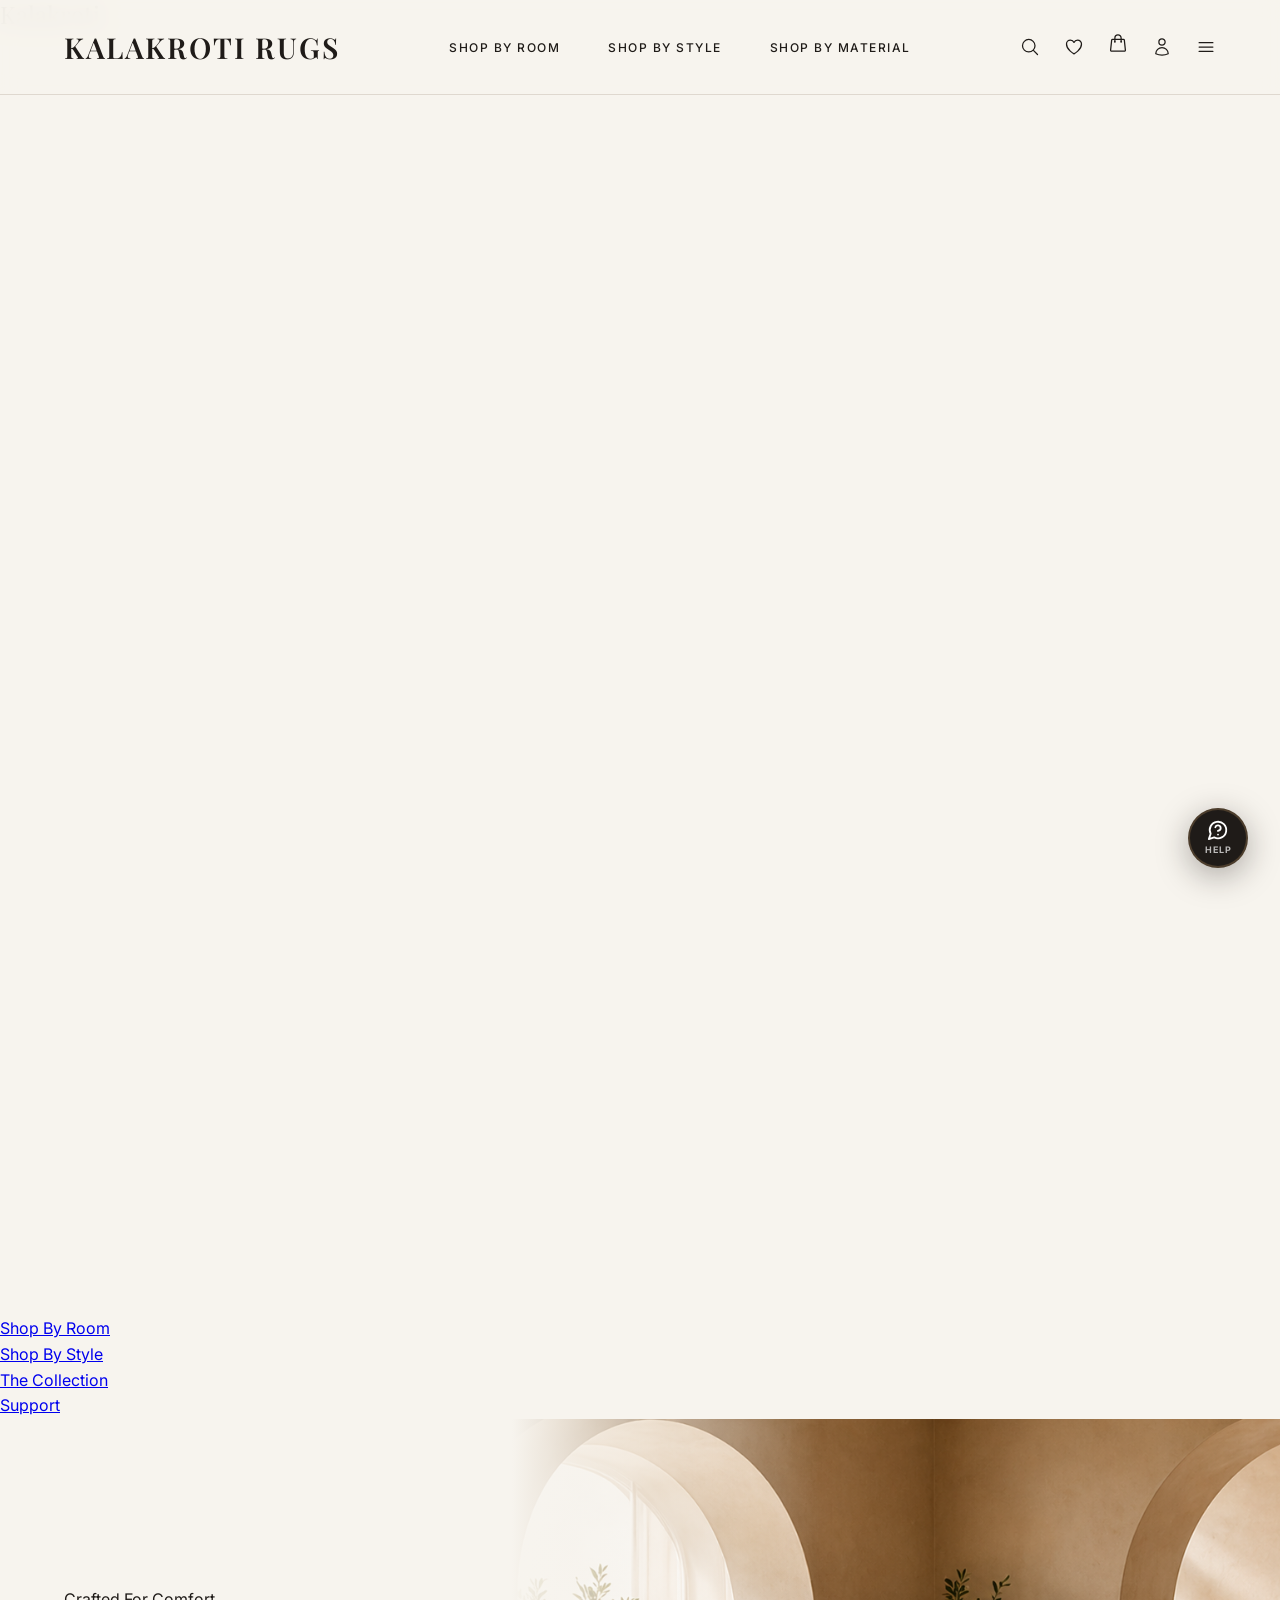
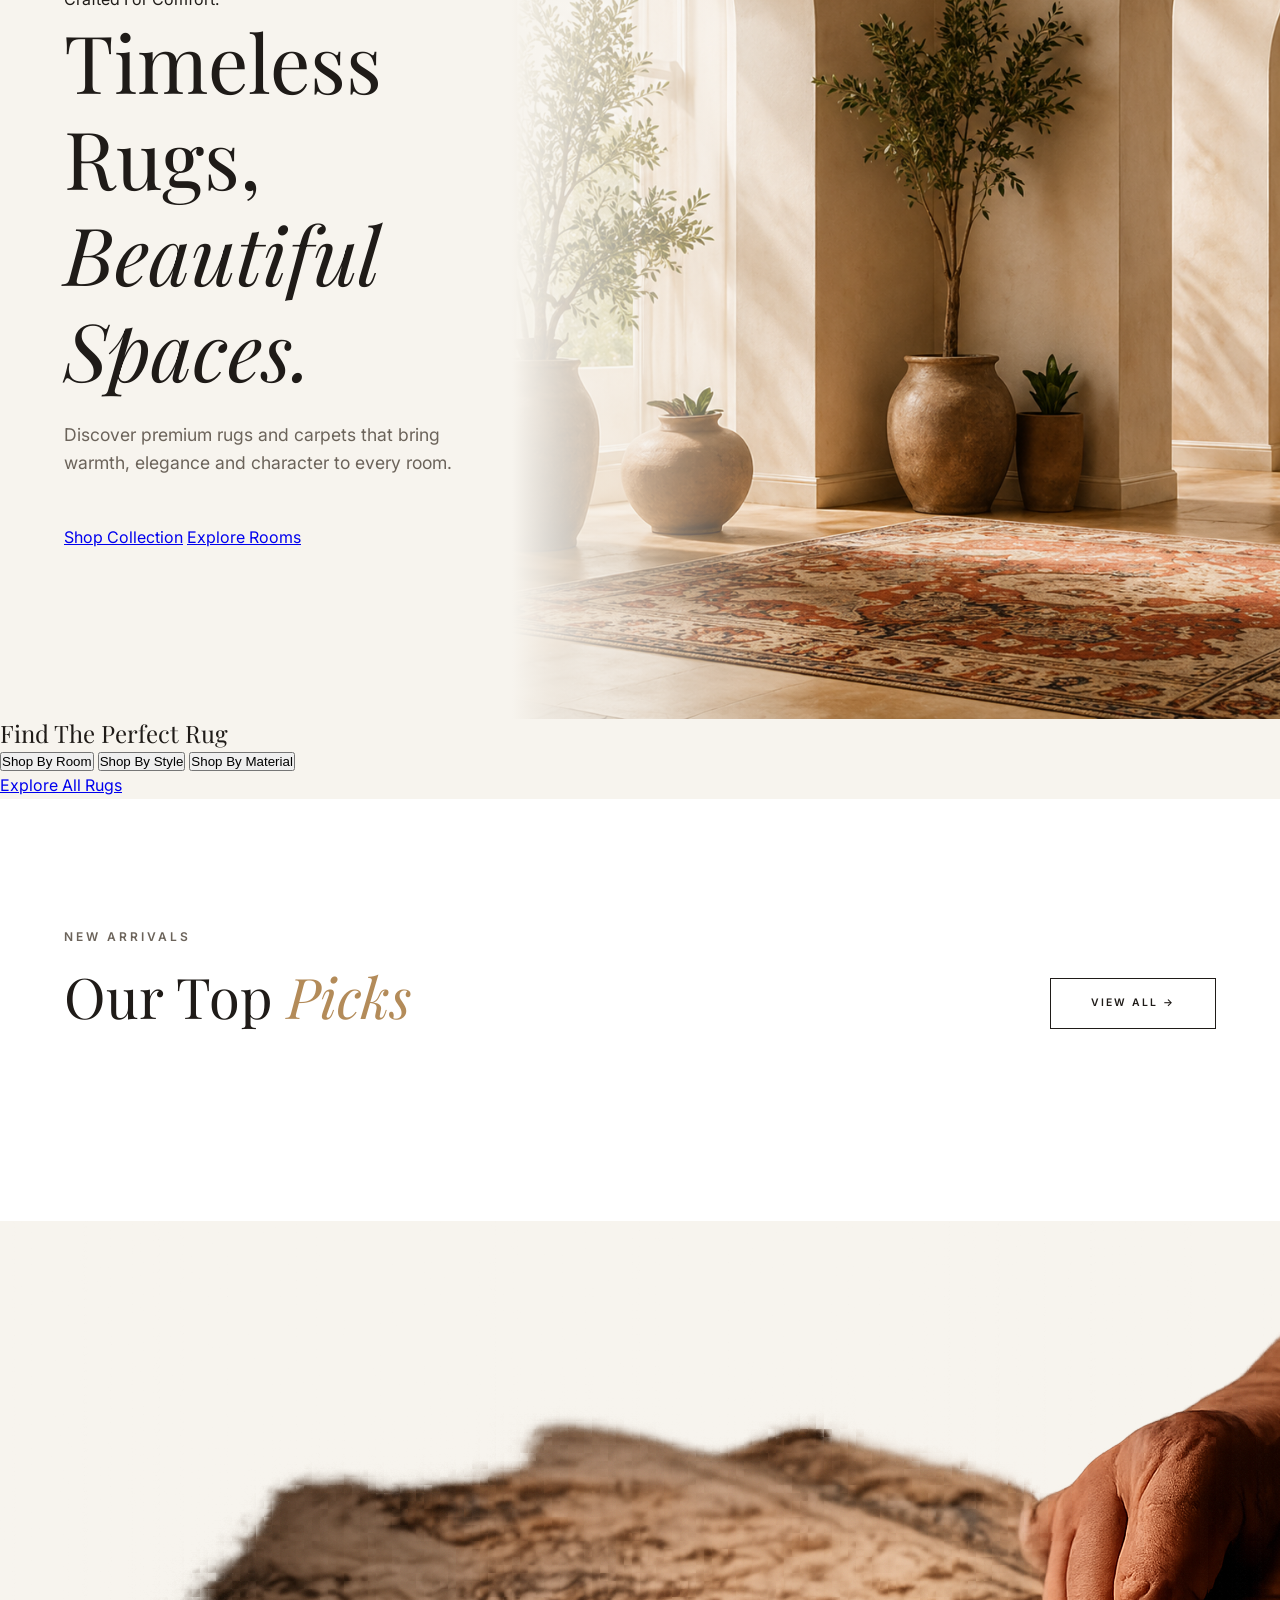
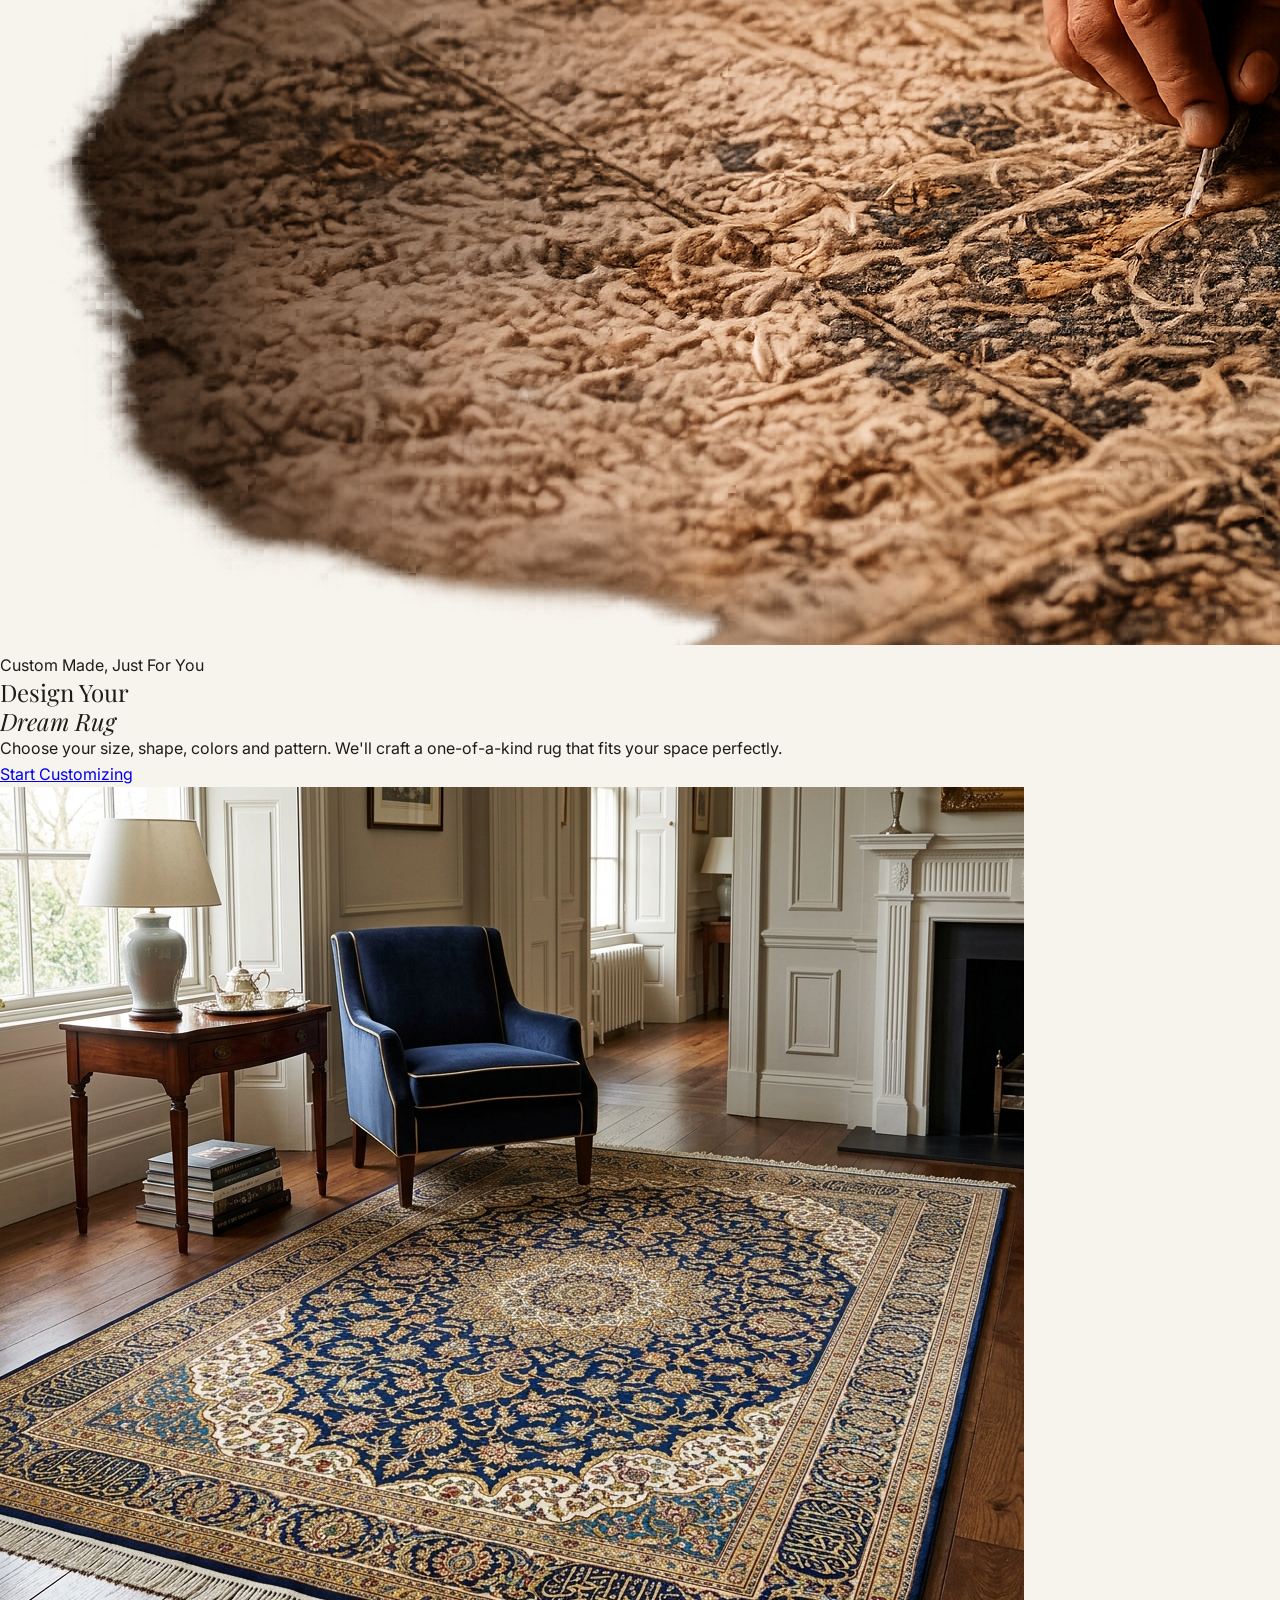
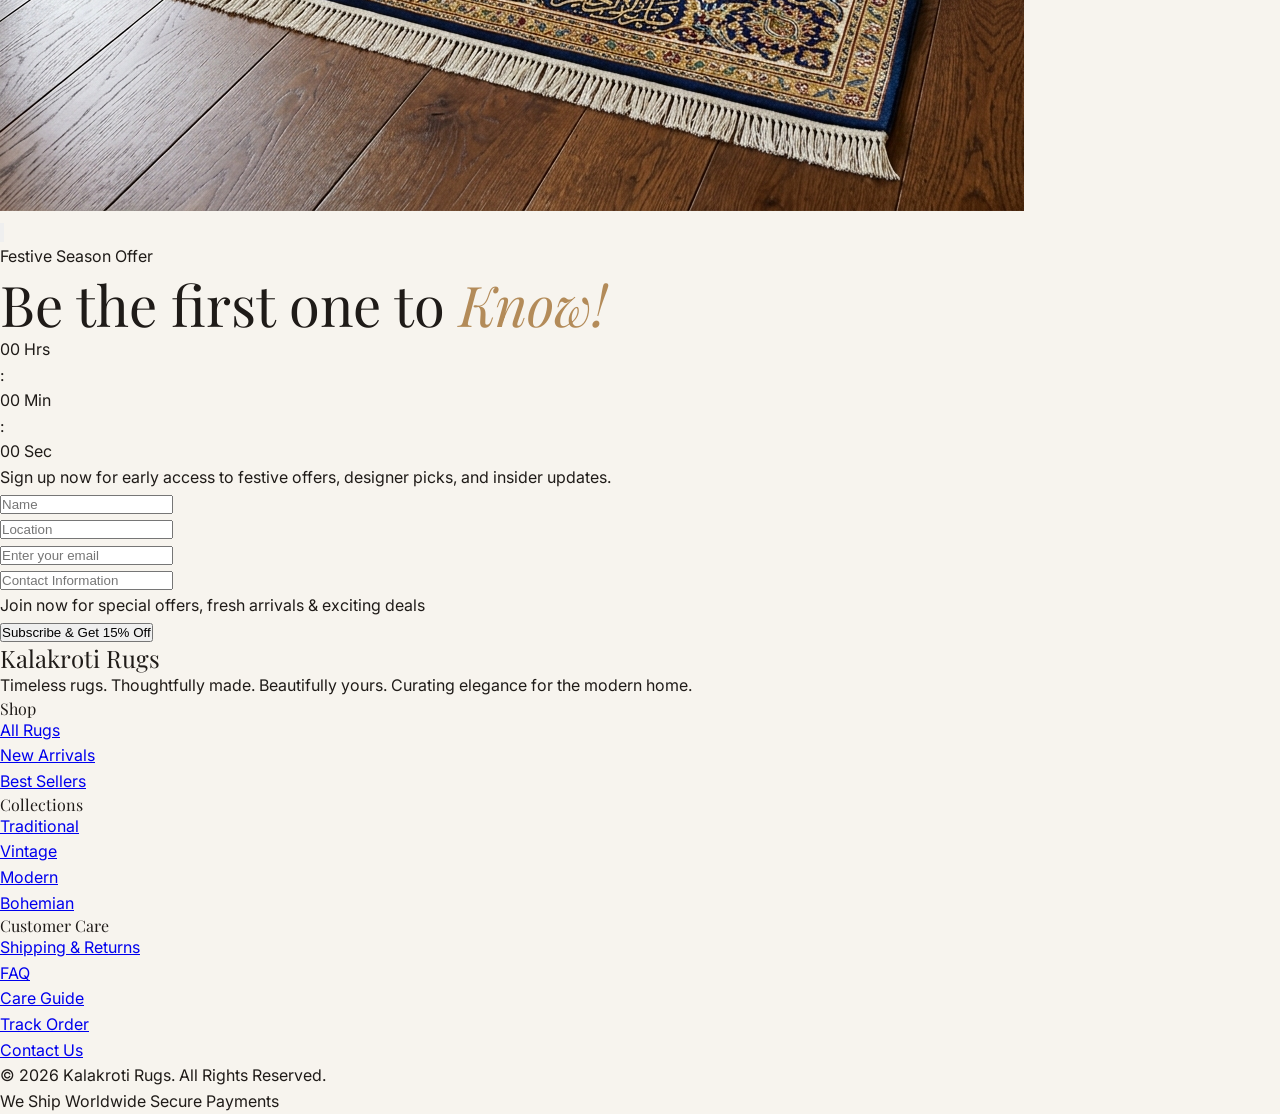
==== commit 54af159c: "feat: complete dynamic catalog seeding, mobile redesign, and high-performance scalability overhauls " ====
--- a/templates/index.html
+++ b/templates/index.html
@@ -129,8 +129,27 @@
                 xmlns="http://www.w3.org/2000/svg" fill="none" viewBox="0 0 24 24" stroke-width="1.5">
                 <path stroke-linecap="round" stroke-linejoin="round" d="M15.75 6a3.75 3.75 0 1 1-7.5 0 3.75 3.75 0 0 1 7.5 0ZM4.501 20.118a7.5 7.5 0 0 1 14.998 0A17.933 17.933 0 0 1 12 21.75c-2.676 0-5.216-.584-7.499-1.632Z" />
             </svg>
+            <svg id="hamburger-icon" onclick="toggleMobileMenu()" class="w-6 h-6 cursor-pointer stroke-heritage-dark md:hidden lg:hidden" xmlns="http://www.w3.org/2000/svg" fill="none" viewBox="0 0 24 24" stroke-width="1.5">
+                <path stroke-linecap="round" stroke-linejoin="round" d="M3.75 6.75h16.5M3.75 12h16.5m-16.5 5.25h16.5" />
+            </svg>
         </div>
     </nav>
+
+    <!-- Mobile Menu Overlay -->
+    <div id="mobile-menu" class="fixed inset-0 z-[1500] bg-heritage-beige transform translate-x-full transition-transform duration-300 ease-in-out flex flex-col p-8">
+        <div class="flex justify-between items-center mb-12">
+            <h2 class="font-serif text-2xl uppercase tracking-widest text-heritage-dark">Kalakroti</h2>
+            <svg onclick="toggleMobileMenu()" class="w-8 h-8 cursor-pointer stroke-heritage-dark" xmlns="http://www.w3.org/2000/svg" fill="none" viewBox="0 0 24 24" stroke-width="1.5">
+                <path stroke-linecap="round" stroke-linejoin="round" d="M6 18 18 6M6 6l12 12" />
+            </svg>
+        </div>
+        <ul class="flex flex-col gap-6 list-none text-center h-full">
+            <li><a href="#spaces" onclick="toggleMobileMenu(); handleNavTab(event, 'room')" class="font-serif text-2xl text-heritage-dark hover:text-heritage-gold transition-colors">Shop By Room</a></li>
+            <li><a href="#styles" onclick="toggleMobileMenu(); handleNavTab(event, 'style')" class="font-serif text-2xl text-heritage-dark hover:text-heritage-gold transition-colors">Shop By Style</a></li>
+            <li><a href="/all" onclick="toggleMobileMenu(); navigateTo(event, '/all')" class="font-serif text-2xl text-heritage-dark hover:text-heritage-gold transition-colors">The Collection</a></li>
+            <li class="mt-auto"><a href="#" onclick="toggleMobileMenu(); window.location.href='mailto:support@kalakroti.com'" class="text-sm uppercase tracking-widest text-heritage-dark/70">Support</a></li>
+        </ul>
+    </div>
 
     <!-- Search Overlay -->
     <div id="search-overlay" class="search-overlay fixed inset-0 z-[1500] glass p-20 animate-fade-up"
@@ -172,9 +191,9 @@
                     <div class="hero-slider flex h-full transition-transform duration-1000 ease-in-out"
                         id="hero-slider">
                         <img src="/static/images/hero-1-bc2ca9.png" class="w-full h-full object-cover shrink-0">
-                        <img src="/static/images/hero-2-c8798d.png" class="w-full h-full object-cover shrink-0">
-                        <img src="/static/images/silk-carpets-e7427e.jpg" class="w-full h-full object-cover shrink-0">
-                        <img src="/static/images/hero-4-8cbbc2.png" class="w-full h-full object-cover shrink-0">
+                        <img src="/static/images/hero-2-c8798d.png" class="w-full h-full object-cover shrink-0" loading="lazy">
+                        <img src="/static/images/silk-carpets-e7427e.jpg" class="w-full h-full object-cover shrink-0" loading="lazy">
+                        <img src="/static/images/hero-4-8cbbc2.png" class="w-full h-full object-cover shrink-0" loading="lazy">
                     </div>
                     <div
                         class="absolute inset-0 bg-gradient-to-r from-heritage-cream via-heritage-cream/10 to-transparent z-[2]">
@@ -247,7 +266,7 @@
                 <div class="absolute inset-0 flex">
                     <div class="hidden lg:block lg:w-1/3 bg-heritage-dark"></div>
                     <div class="w-full lg:w-2/3 relative h-full">
-                        <img src="/static/images/custom-hero-8b85f7.png"
+                        <img src="/static/images/custom-hero-8b85f7.png" loading="lazy"
                             class="w-full h-full object-cover grayscale-[30%] opacity-80 transition-transform duration-[10000ms] hover:scale-110">
                         <div
                             class="absolute inset-0 bg-gradient-to-r from-heritage-dark via-heritage-dark/80 to-transparent z-[1]">
@@ -756,7 +775,7 @@
         <div
             class="modal-content relative glass mx-auto mt-[5vh] w-[90%] max-w-6xl h-[85vh] flex overflow-hidden shadow-2xl">
             <div class="modal-gallery flex-1 bg-heritage-beige relative group">
-                <img id="modal-image" src="" alt="Product"
+                <img id="modal-image" src="" alt="Product" loading="lazy"
                     class="w-full h-full object-cover transition-transform duration-[3000ms] group-hover:scale-110">
                 <div class="absolute inset-0 bg-gradient-to-t from-heritage-dark/20 to-transparent"></div>
             </div>
@@ -803,7 +822,7 @@
         <div class="relative bg-white w-[90%] max-w-4xl flex flex-col md:flex-row overflow-hidden rounded-sm shadow-2xl scale-95 transition-transform duration-700" id="festive-popup-content">
             <!-- Image Side -->
             <div class="md:w-1/2 relative bg-heritage-beige min-h-[300px]">
-                <img src="/static/images/silk-carpets-e7427e.jpg" alt="Festive Rug Collection" class="w-full h-full object-cover">
+                <img src="/static/images/silk-carpets-e7427e.jpg" alt="Festive Rug Collection" class="w-full h-full object-cover" loading="lazy">
                 <div class="absolute inset-0 bg-heritage-dark/10"></div>
             </div>
             
--- a/static/style.css
+++ b/static/style.css
@@ -1032,15 +1032,54 @@
 }
 
 @media (max-width: 768px) {
-    .navbar { padding: 1.5rem 2rem; }
+    .navbar { padding: 1rem 1.5rem; justify-content: space-between; }
     .nav-links { display: none; }
-    .hero { flex-direction: column; text-align: center; padding-top: 100px; }
-    .hero-text { padding: 0; margin-bottom: 3rem; }
-    .hero-image { position: relative; width: 100%; height: 50vh; }
-    .trust-bar { grid-template-columns: 1fr; }
+    .nav-icons { gap: 1rem; }
+    
+    /* Hero Section */
+    .hero { flex-direction: column; text-align: center; padding-top: 80px; height: auto; }
+    .hero-text { padding: 2rem 1rem; margin-bottom: 0; }
+    .hero-text h1 { font-size: 2.8rem; line-height: 1.1; margin-bottom: 1rem; }
+    .hero-text p { font-size: 1rem; }
+    .hero-image { position: relative; width: 100%; height: 40vh; }
+    
+    /* Typography & Sections */
+    .serif-title { font-size: 2.5rem; }
+    .section { padding: 3rem 1.5rem; }
+    
+    /* Mobile Grids & Carousels */
+    .space-grid { 
+        display: flex; 
+        overflow-x: auto; 
+        scroll-snap-type: x mandatory; 
+        padding-bottom: 1.5rem;
+        -webkit-overflow-scrolling: touch;
+        gap: 1rem;
+    }
+    .space-card { 
+        min-width: 280px; 
+        scroll-snap-align: start; 
+    }
+    
+    /* Top Picks Grid */
+    .grid-4 { 
+        grid-template-columns: repeat(2, 1fr); 
+        gap: 1rem;
+    }
+    
+    /* Product Pages */
     .results-container { flex-direction: column; }
-    .filters-sidebar { width: 100%; }
-    .modal-content { flex-direction: column; height: 95vh; }
+    .filters-sidebar { width: 100%; position: static; height: auto; border-right: none; border-bottom: 1px solid var(--border-light); padding-bottom: 1.5rem; margin-bottom: 1.5rem; }
+    .results-grid { grid-template-columns: repeat(2, 1fr); gap: 1rem; }
+    
+    /* Modal / PDP */
+    .modal-content { flex-direction: column; height: 100vh; max-height: 100vh; overflow-y: auto; }
+    .modal-gallery { width: 100%; height: 50vh; }
+    .modal-info { width: 100%; padding: 2rem 1.5rem; }
+    
+    /* Trust & Footer */
+    .trust-bar { grid-template-columns: 1fr; padding: 3rem 1.5rem; gap: 2rem; }
+    .footer-grid { grid-template-columns: 1fr; gap: 2rem; }
 }
 
 /* ── Floating Help FAB ───────────────────────── */
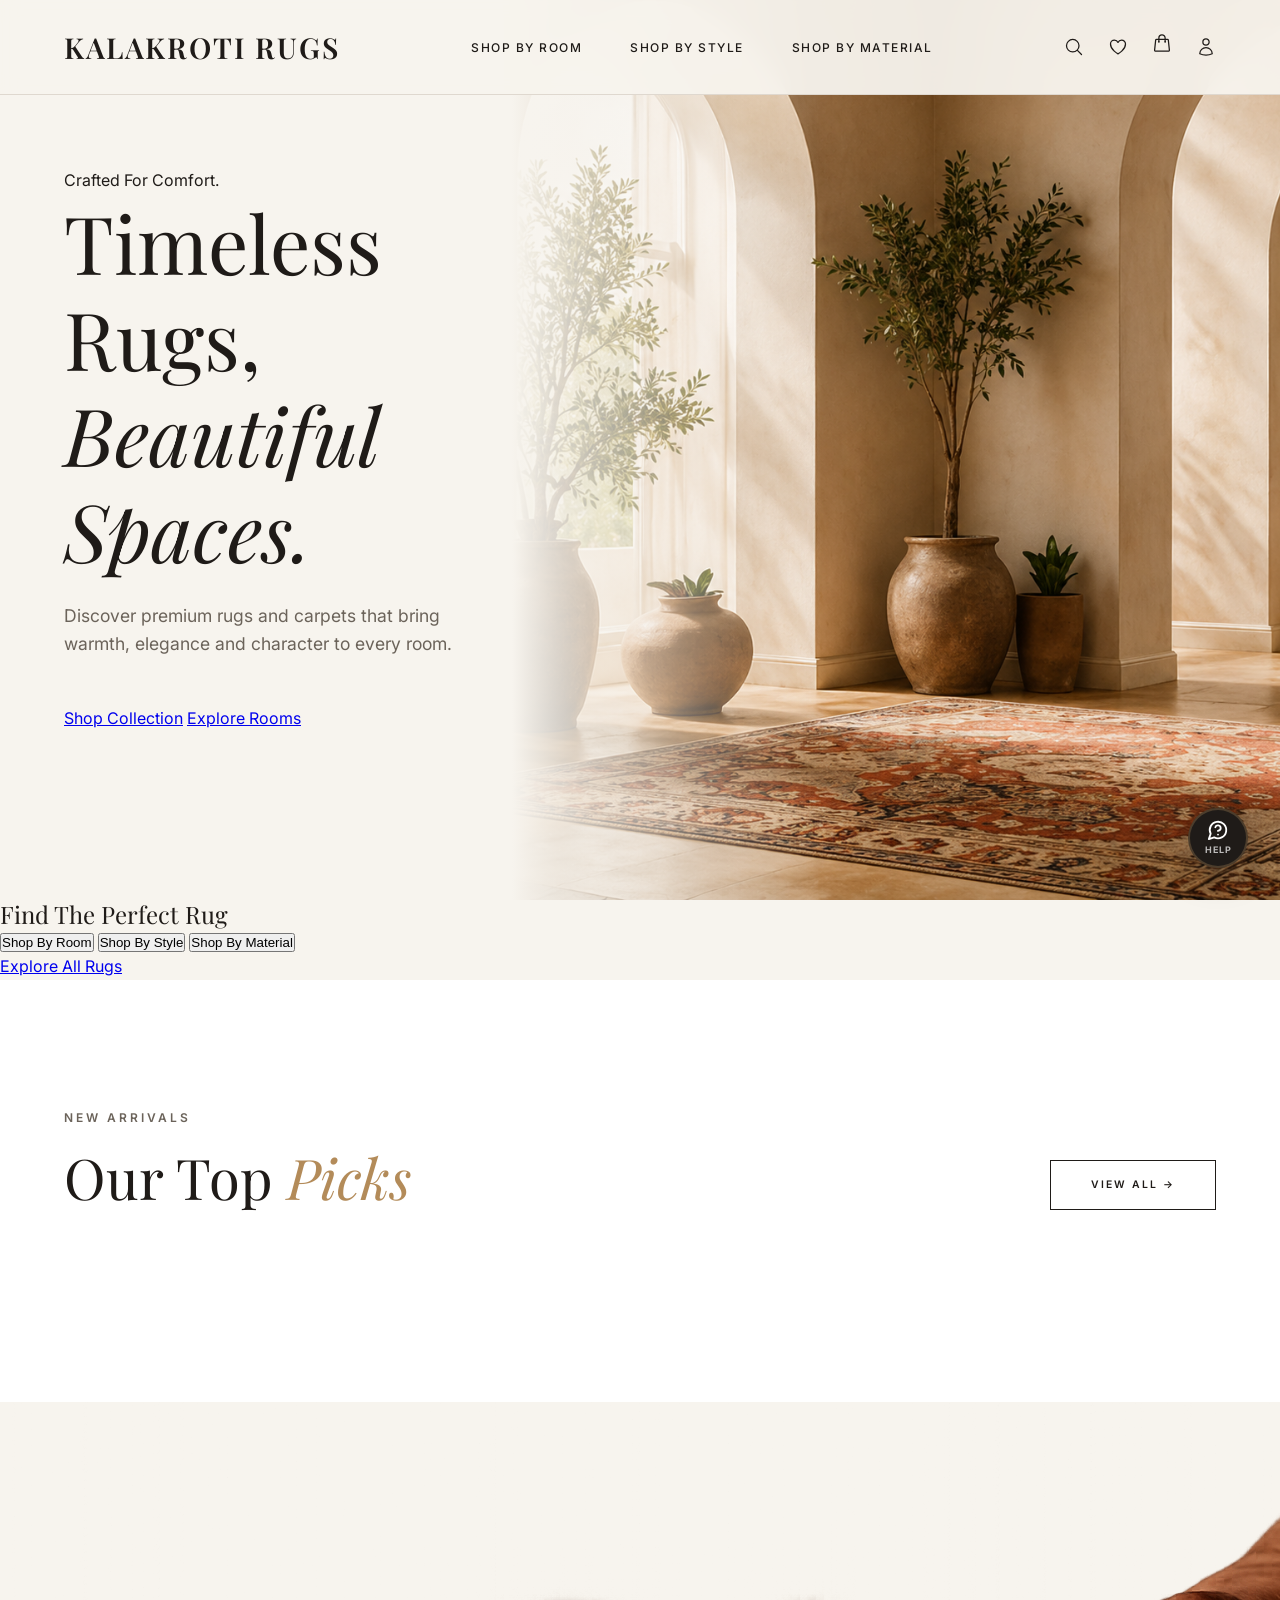
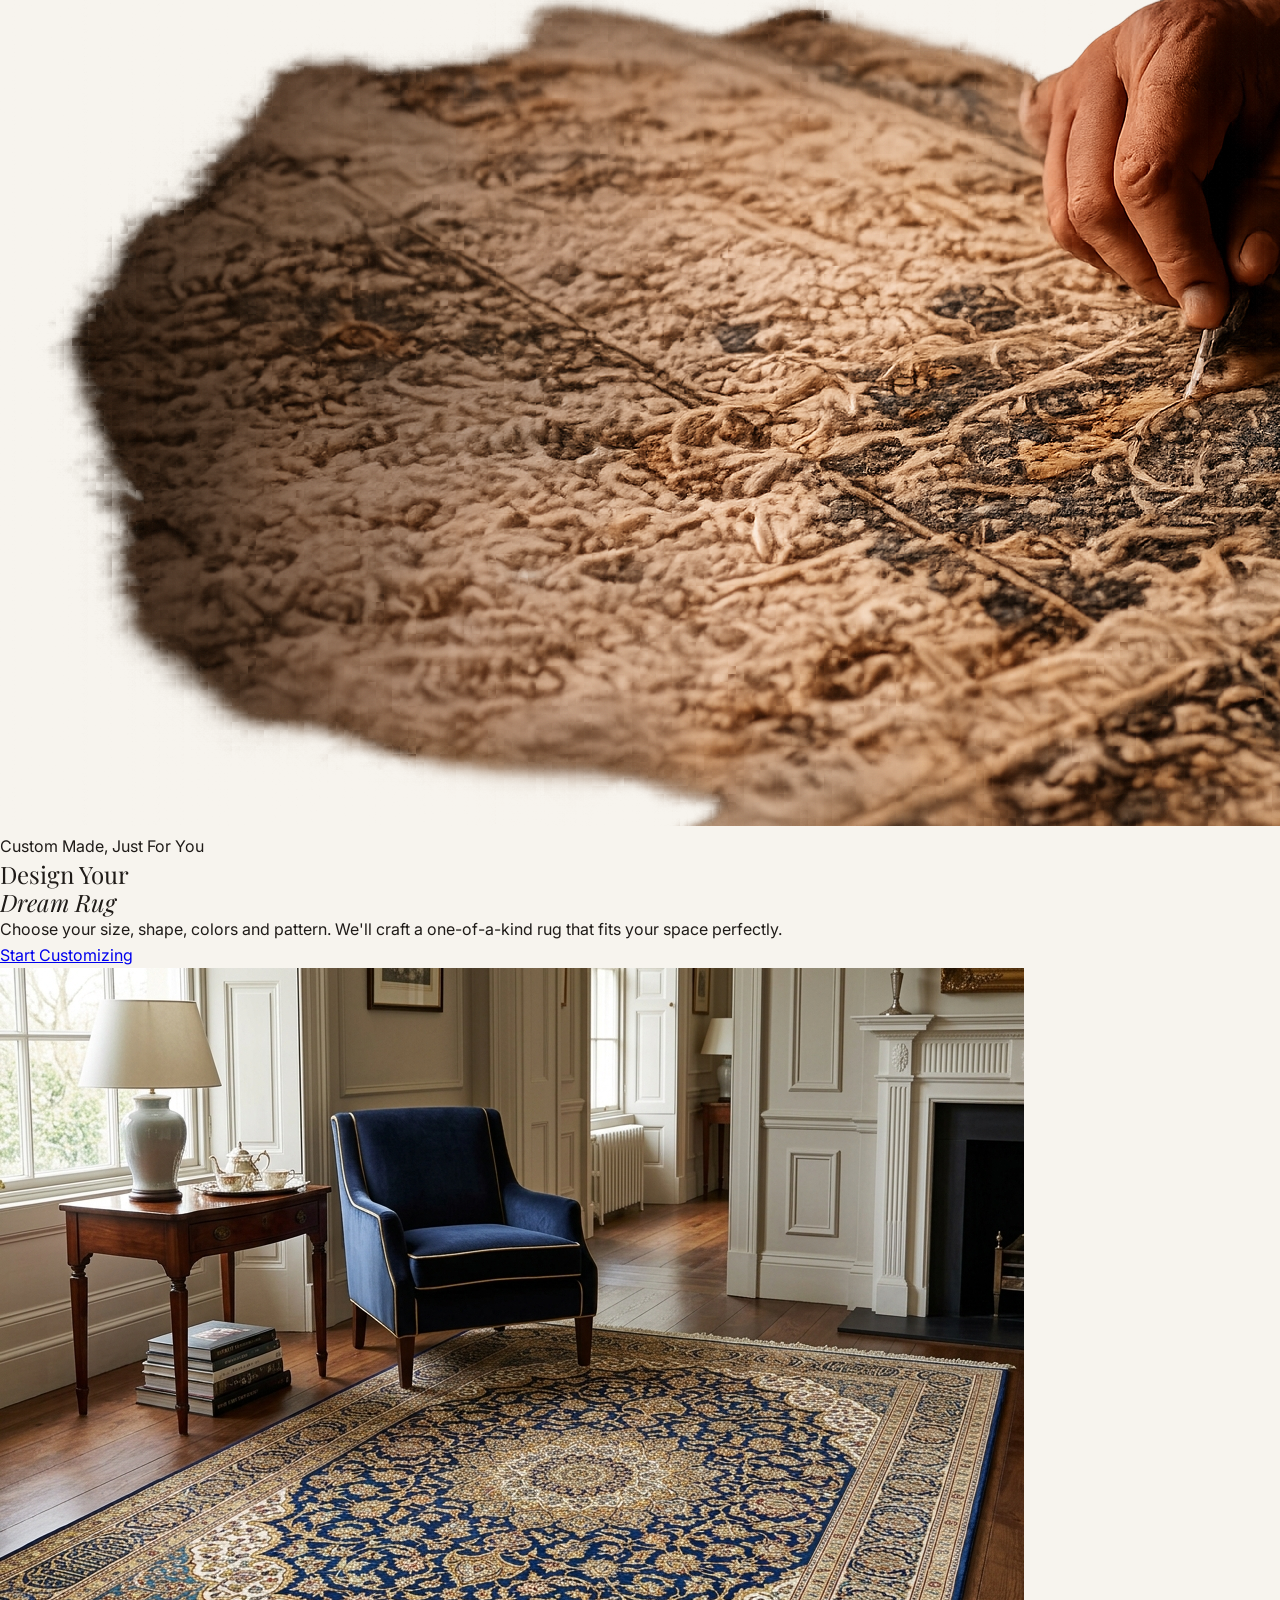
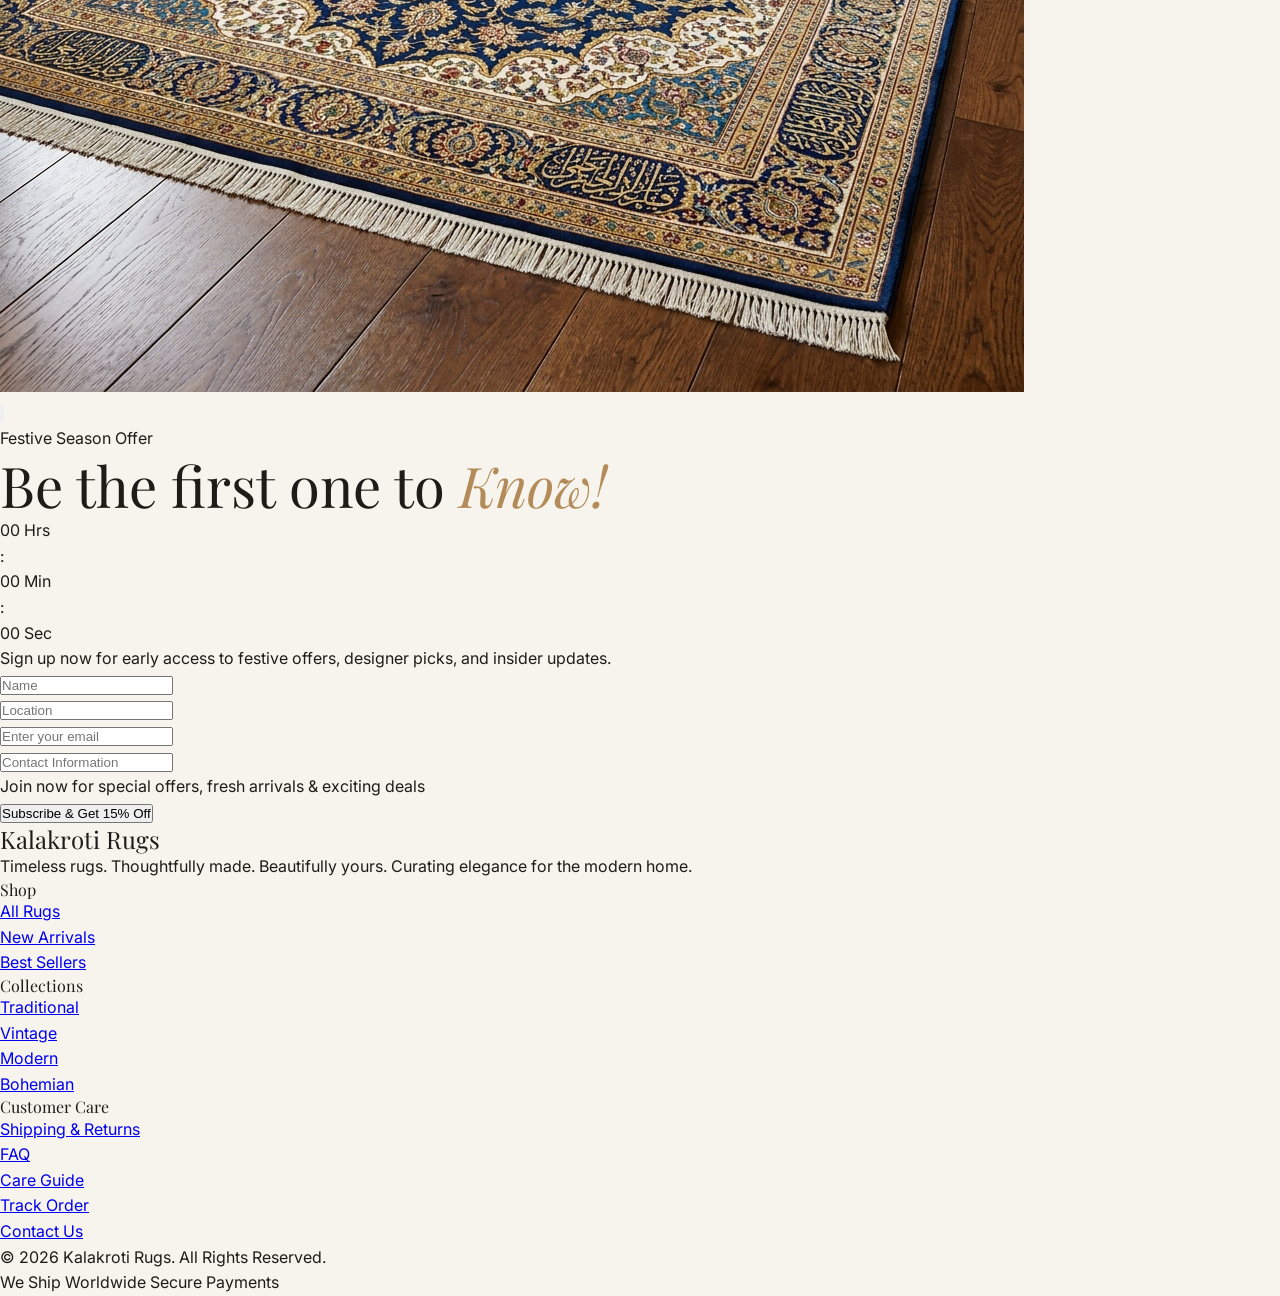
==== commit 8ff43914: "fix: restore standard mobile navigation structure & resolve seeder dynamic directory spacing bugs" ====
--- a/templates/index.html
+++ b/templates/index.html
@@ -129,27 +129,8 @@
                 xmlns="http://www.w3.org/2000/svg" fill="none" viewBox="0 0 24 24" stroke-width="1.5">
                 <path stroke-linecap="round" stroke-linejoin="round" d="M15.75 6a3.75 3.75 0 1 1-7.5 0 3.75 3.75 0 0 1 7.5 0ZM4.501 20.118a7.5 7.5 0 0 1 14.998 0A17.933 17.933 0 0 1 12 21.75c-2.676 0-5.216-.584-7.499-1.632Z" />
             </svg>
-            <svg id="hamburger-icon" onclick="toggleMobileMenu()" class="w-6 h-6 cursor-pointer stroke-heritage-dark md:hidden lg:hidden" xmlns="http://www.w3.org/2000/svg" fill="none" viewBox="0 0 24 24" stroke-width="1.5">
-                <path stroke-linecap="round" stroke-linejoin="round" d="M3.75 6.75h16.5M3.75 12h16.5m-16.5 5.25h16.5" />
-            </svg>
         </div>
     </nav>
-
-    <!-- Mobile Menu Overlay -->
-    <div id="mobile-menu" class="fixed inset-0 z-[1500] bg-heritage-beige transform translate-x-full transition-transform duration-300 ease-in-out flex flex-col p-8">
-        <div class="flex justify-between items-center mb-12">
-            <h2 class="font-serif text-2xl uppercase tracking-widest text-heritage-dark">Kalakroti</h2>
-            <svg onclick="toggleMobileMenu()" class="w-8 h-8 cursor-pointer stroke-heritage-dark" xmlns="http://www.w3.org/2000/svg" fill="none" viewBox="0 0 24 24" stroke-width="1.5">
-                <path stroke-linecap="round" stroke-linejoin="round" d="M6 18 18 6M6 6l12 12" />
-            </svg>
-        </div>
-        <ul class="flex flex-col gap-6 list-none text-center h-full">
-            <li><a href="#spaces" onclick="toggleMobileMenu(); handleNavTab(event, 'room')" class="font-serif text-2xl text-heritage-dark hover:text-heritage-gold transition-colors">Shop By Room</a></li>
-            <li><a href="#styles" onclick="toggleMobileMenu(); handleNavTab(event, 'style')" class="font-serif text-2xl text-heritage-dark hover:text-heritage-gold transition-colors">Shop By Style</a></li>
-            <li><a href="/all" onclick="toggleMobileMenu(); navigateTo(event, '/all')" class="font-serif text-2xl text-heritage-dark hover:text-heritage-gold transition-colors">The Collection</a></li>
-            <li class="mt-auto"><a href="#" onclick="toggleMobileMenu(); window.location.href='mailto:support@kalakroti.com'" class="text-sm uppercase tracking-widest text-heritage-dark/70">Support</a></li>
-        </ul>
-    </div>
 
     <!-- Search Overlay -->
     <div id="search-overlay" class="search-overlay fixed inset-0 z-[1500] glass p-20 animate-fade-up"
